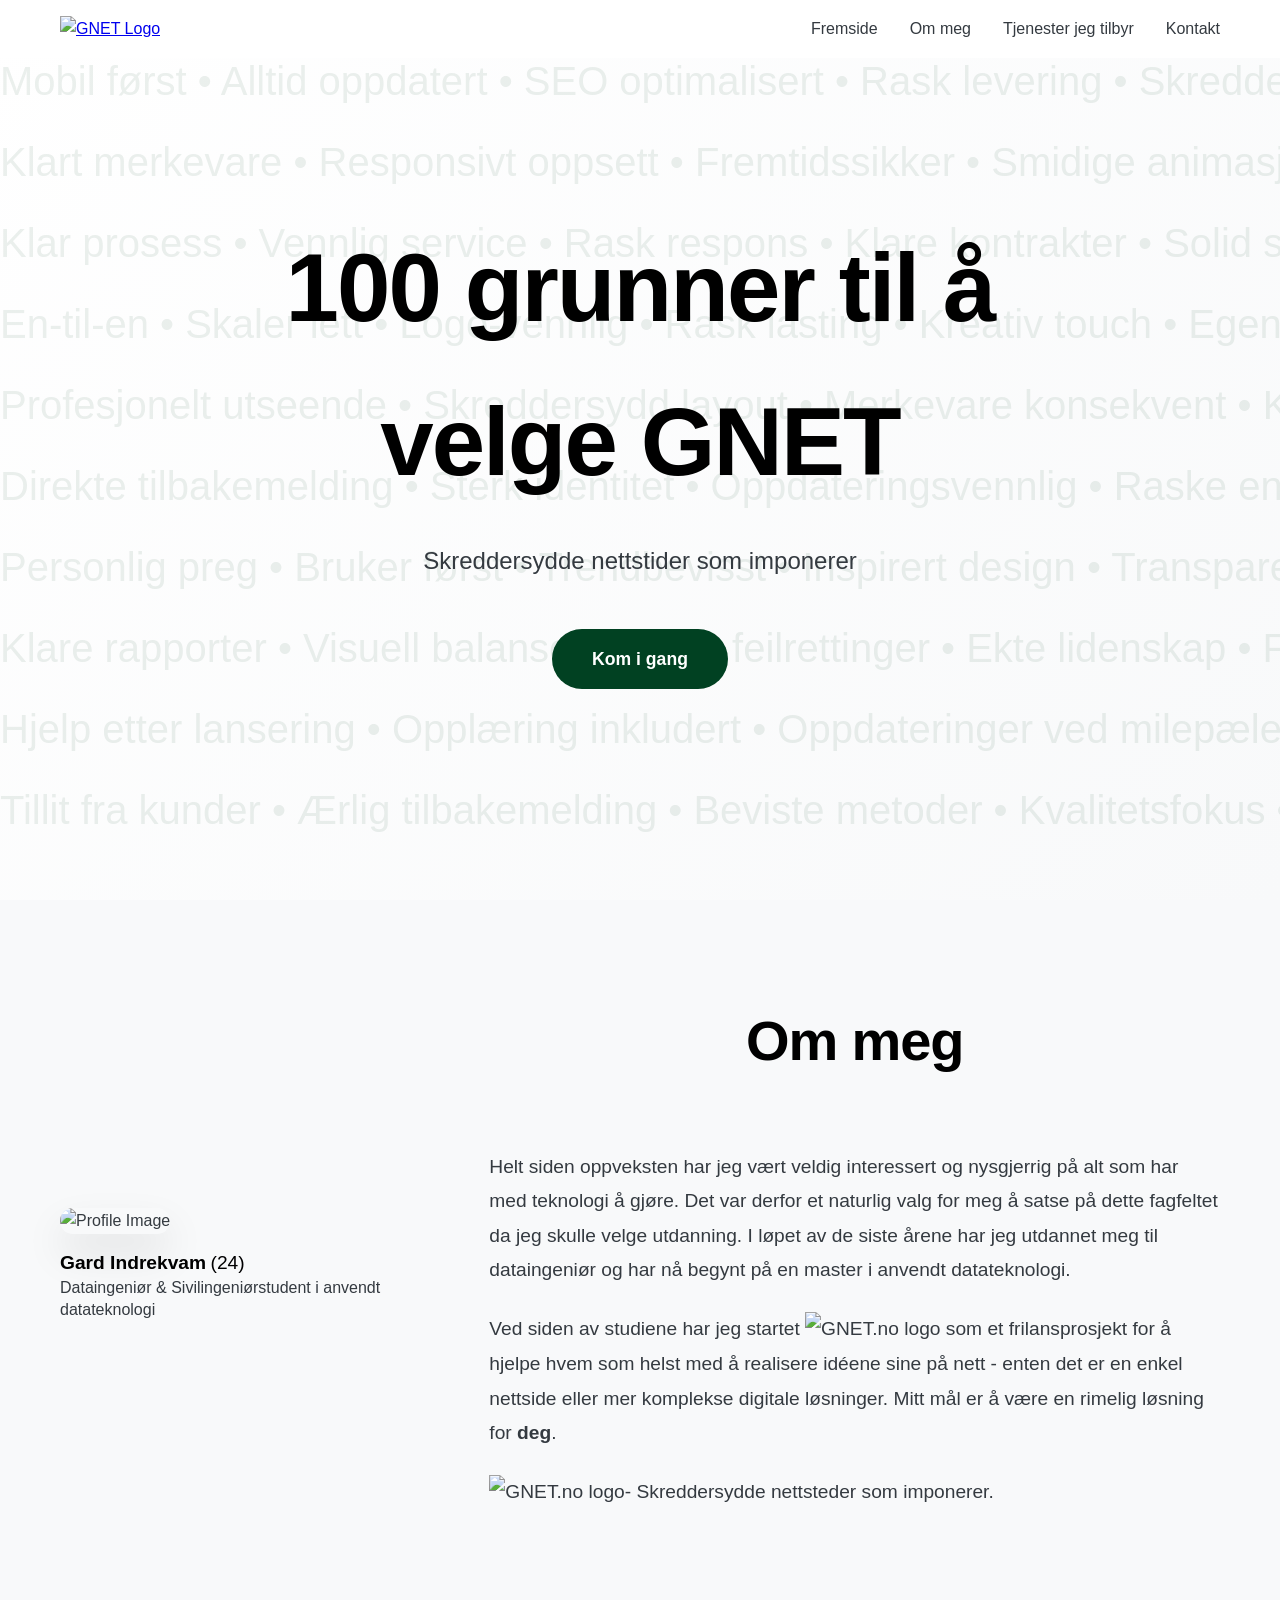
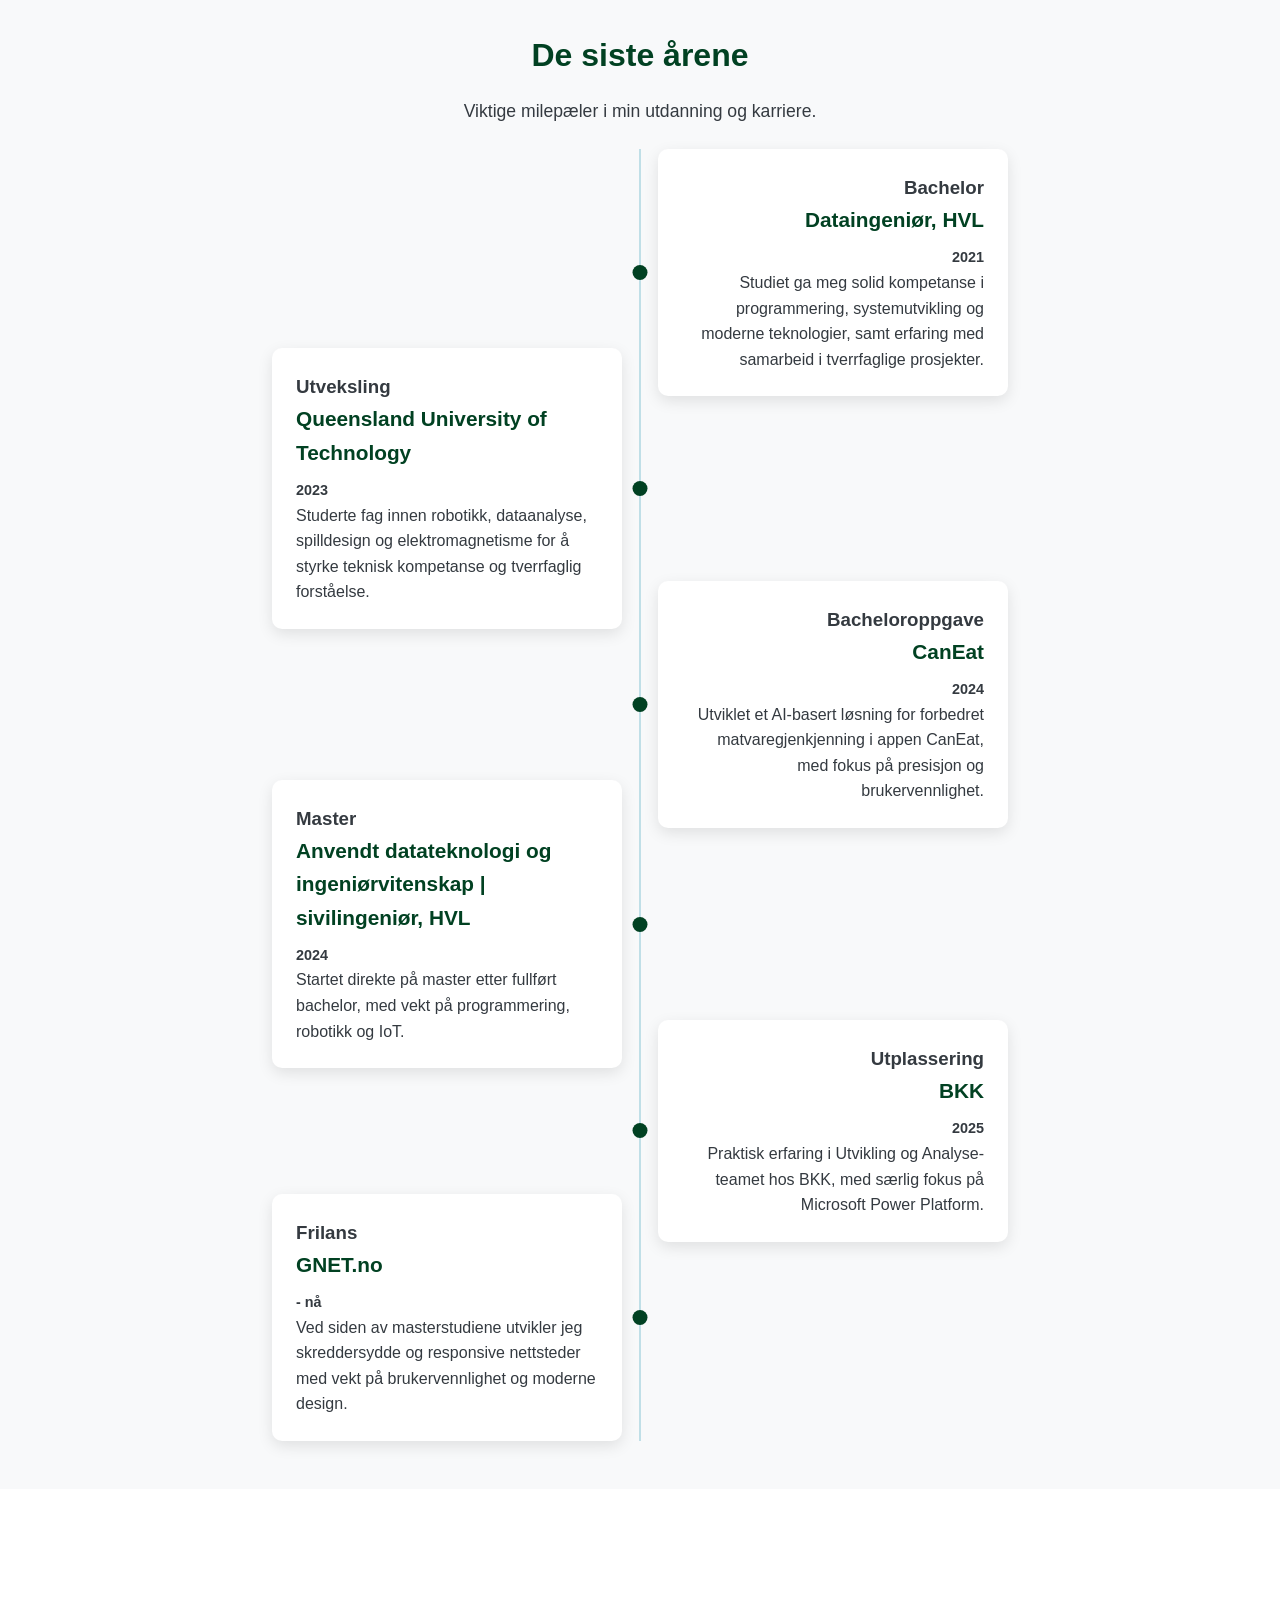
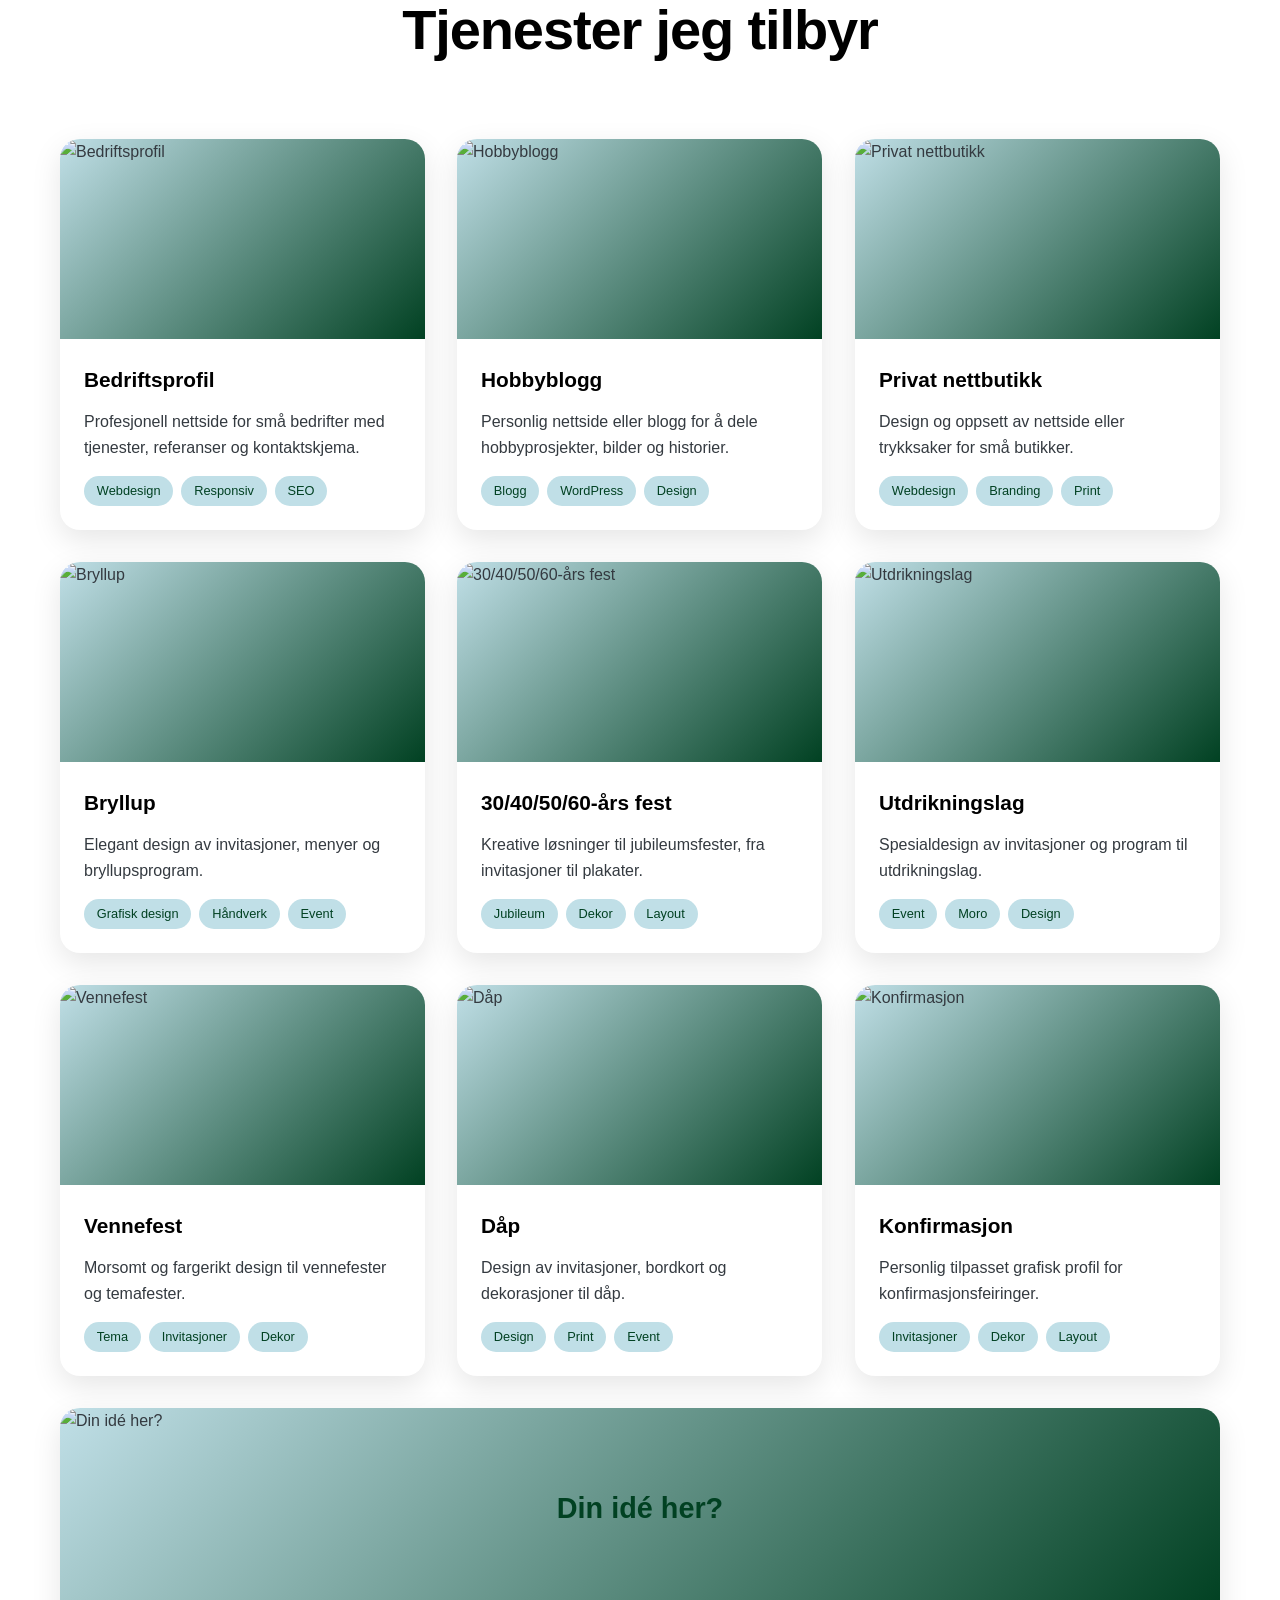
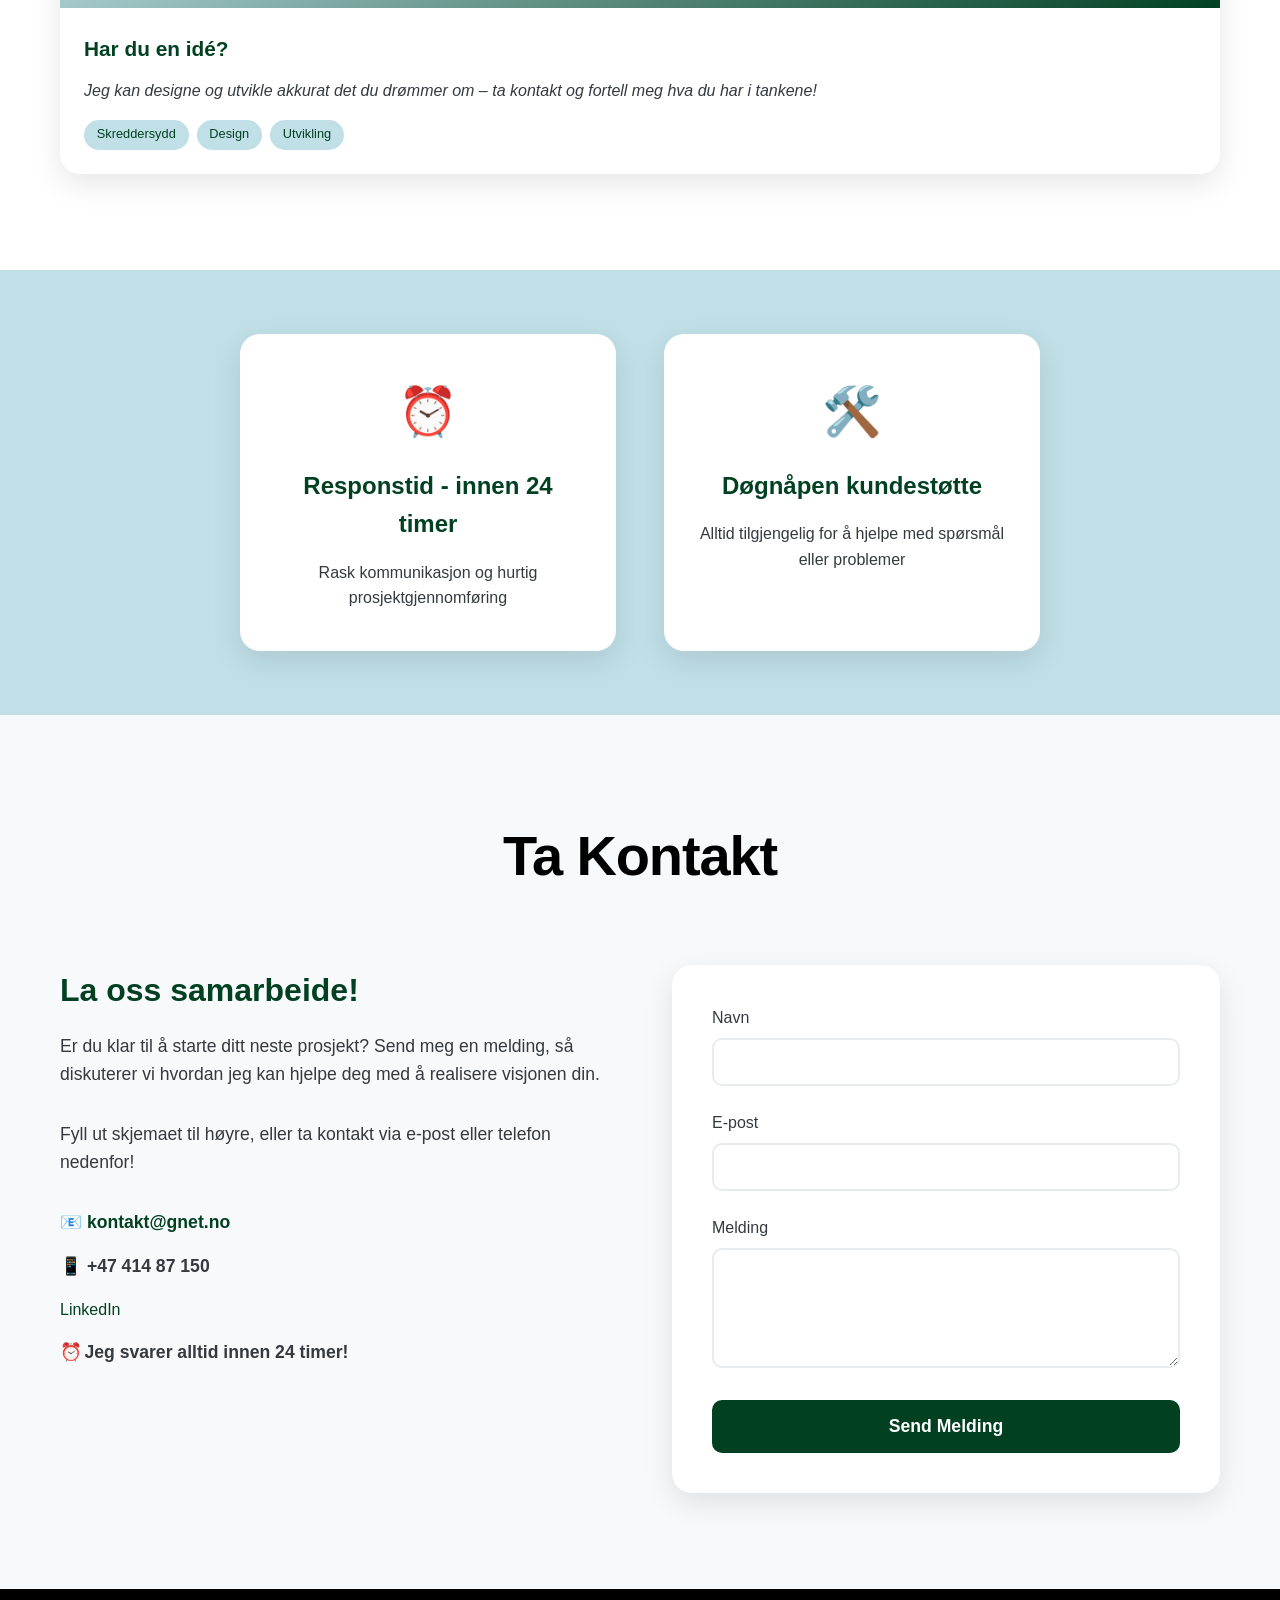
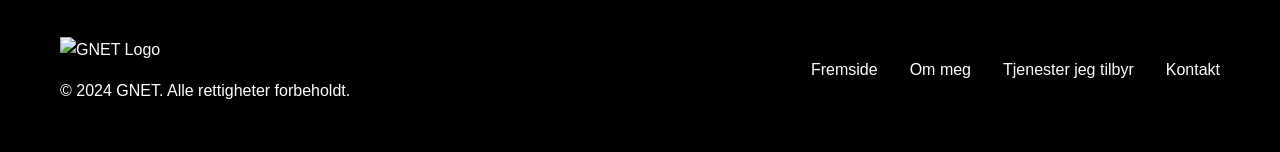
==== index.html @ 7c8426d6 "Full website update. 11. july 2025" ====
<!DOCTYPE html>
<html lang="en">

<head>
    <meta charset="UTF-8">
    <meta name="viewport" content="width=device-width, initial-scale=1.0">
    <title>GNET - Skreddersydde nettsteder</title>
    <meta name="description"
        content="Professional freelance web developer creating modern, responsive websites with clean code and premium design.">
    <link rel="stylesheet" href="style.css">
    <link rel="icon" href="images/tab_icon.png" type="image/x-icon">
</head>

<body>
    <!-- Navigation -->
    <nav class="nav">
    <div class="container">
        <div class="nav-brand">
            <a href="#home">
                <img src="images/nav_logo_1.png" alt="GNET Logo" class="logo">
            </a>
        </div>
        <ul class="nav-menu">
            <li><a href="#home" class="nav-link">Fremside</a></li>
            <li><a href="#about" class="nav-link">Om meg</a></li>
            <li><a href="#portfolio" class="nav-link">Tjenester jeg tilbyr</a></li>
            <li><a href="#contact" class="nav-link">Kontakt</a></li>
        </ul>
        <div class="nav-toggle">
            <span class="bar"></span>
            <span class="bar"></span>
            <span class="bar"></span>
        </div>
    </div>
</nav>


    <!-- Hero Section -->
    <section id="home" class="hero">
        <div class="hero-background">
            <div class="scrolling-text scrolling-text-1">
                <div class="scroll-content" id="scroll-content-1"></div>
            </div>
            <div class="scrolling-text scrolling-text-2">
                <div class="scroll-content" id="scroll-content-2"></div>
            </div>
            <div class="scrolling-text scrolling-text-3">
                <div class="scroll-content" id="scroll-content-3"></div>
            </div>
            <div class="scrolling-text scrolling-text-4">
                <div class="scroll-content" id="scroll-content-4"></div>
            </div>
            <div class="scrolling-text scrolling-text-5">
                <div class="scroll-content" id="scroll-content-5"></div>
            </div>
            <div class="scrolling-text scrolling-text-6">
                <div class="scroll-content" id="scroll-content-6"></div>
            </div>
            <div class="scrolling-text scrolling-text-7">
                <div class="scroll-content" id="scroll-content-7"></div>
            </div>
            <div class="scrolling-text scrolling-text-8">
                <div class="scroll-content" id="scroll-content-8"></div>
            </div>
            <div class="scrolling-text scrolling-text-9">
                <div class="scroll-content" id="scroll-content-9"></div>
            </div>
            <div class="scrolling-text scrolling-text-10">
                <div class="scroll-content" id="scroll-content-10"></div>
            </div>
        </div>
        <div class="container">
            <div class="hero-content">
                <h1 class="hero-title"><span class="">100</span> grunner til å velge GNET</h1>
                <p class="hero-subtitle">Skreddersydde nettstider som imponerer</p>
                <a href="#contact" class="cta-button">Kom i gang</a>
            </div>
        </div>
    </section>

    <!-- About Section -->
    <section id="about" class="about">
        <div class="container">
            <div class="about-grid">
                <div class="about-image">
                    <img src="images/bilde2.jpg" alt="Profile Image" class="profile-image">
                    <p class="profile-caption">
                        <span class="profile-name">Gard Indrekvam</span> <span class="profile-age">(24)</span><br>
                        Dataingeniør & Sivilingeniørstudent i anvendt datateknologi
                    </p>
                </div>
                <div class="about-content">
                    <h2 class="section-title">Om meg</h2>
                    <p class="about-text">
                        Helt siden oppveksten har jeg vært veldig interessert og nysgjerrig på alt som
                        har med teknologi å gjøre. Det var derfor et naturlig valg for meg å satse på dette
                        fagfeltet da jeg skulle velge utdanning. I løpet av de siste årene har jeg utdannet
                        meg til dataingeniør og har nå begynt på en master i anvendt datateknologi.
                    </p>
                    <p class="about-text">
                        Ved siden av studiene har jeg startet <img src="images/nav_logo_1.png" alt="GNET.no logo" class="inline-logo">
                        som et frilansprosjekt for å hjelpe
                        hvem som helst med å realisere idéene sine på nett - enten det er en enkel nettside eller mer komplekse digitale løsninger. Mitt mål er å være en rimelig løsning
                        for <strong>deg</strong>.
                    </p>
                    <p class="about-text">
                        <img src="images/nav_logo_1.png" alt="GNET.no logo" class="inline-logo">- Skreddersydde nettsteder som imponerer.
                </div>
            </div>

            <!-- Timeline -->
            <div class="timeline-section">
                <h3 class="timeline-title">De siste årene</h3>
                <p class="timeline-intro">Viktige milepæler i min utdanning og karriere.</p>
                <div class="timeline">
                    <div class="timeline-item">
                        <div class="timeline-marker"></div>
                        <div class="timeline-content">
                            <h3>Bachelor</h3>
                            <h4>Dataingeniør, HVL</h4>
                            <span class="timeline-date">2021</span>
                            <p>Studiet ga meg solid kompetanse i programmering, systemutvikling og
                                moderne teknologier, samt erfaring med samarbeid i tverrfaglige prosjekter.
                            </p>
                        </div>
                    </div>
                    <div class="timeline-item">
                        <div class="timeline-marker"></div>
                        <div class="timeline-content">
                            <h3>Utveksling</h3>
                            <h4>Queensland University of Technology</h4>
                            <span class="timeline-date">2023</span>
                            <p>Studerte fag innen robotikk, dataanalyse, spilldesign og elektromagnetisme
                                for å styrke teknisk kompetanse og tverrfaglig forståelse.
                            </p>
                        </div>
                    </div>
                    <div class="timeline-item">
                        <div class="timeline-marker"></div>
                        <div class="timeline-content">
                            <h3>Bacheloroppgave</h3>
                            <h4>CanEat</h4>
                            <span class="timeline-date">2024</span>
                            <p>Utviklet et AI-basert løsning for forbedret matvaregjenkjenning i appen CanEat,
                                med fokus på presisjon og brukervennlighet.
                            </p>
                        </div>
                    </div>
                    <div class="timeline-item">
                        <div class="timeline-marker"></div>
                        <div class="timeline-content">
                            <h3>Master</h3>
                            <h4>Anvendt datateknologi og ingeniørvitenskap | sivilingeniør, HVL</h4>
                            <span class="timeline-date">2024</span>
                            <p>Startet direkte på master etter fullført bachelor, med vekt på programmering,
                                robotikk og IoT.</p>
                        </div>
                    </div>
                    <div class="timeline-item">
                        <div class="timeline-marker"></div>
                        <div class="timeline-content">
                            <h3>Utplassering</h3>
                            <h4>BKK</h4>
                            <span class="timeline-date">2025</span>
                            <p>Praktisk erfaring i Utvikling og Analyse-teamet hos BKK, med særlig fokus på 
                                Microsoft Power Platform.</p>
                        </div>
                    </div>
                    <div class="timeline-item">
                        <div class="timeline-marker"></div>
                        <div class="timeline-content">
                            <h3>Frilans</h3>
                            <h4>GNET.no</h4>
                            <span class="timeline-date">- nå</span>
                            <p>Ved siden av masterstudiene utvikler jeg skreddersydde og responsive nettsteder med vekt på brukervennlighet 
                                og moderne design.</p>
                        </div>
                    </div>
                </div>
            </div>
        </div>
    </section>

    <!-- Tjenester jeg tilbyr -->
    <section id="portfolio" class="portfolio">
        <div class="container">
            <h2 class="section-title">Tjenester jeg tilbyr</h2>
            <div class="portfolio-grid">
                <div class="portfolio-item">
                    <div class="portfolio-image">
                        <img src="images/tjenester/bedriftsprofil.jpg" alt="Bedriftsprofil">
                        <div class="portfolio-placeholder">Bedriftsprofil</div>
                    </div>
                    <div class="portfolio-content">
                        <h3>Bedriftsprofil</h3>
                        <p>Profesjonell nettside for små bedrifter med tjenester, referanser og kontaktskjema.</p>
                        <div class="portfolio-tags">
                            <span class="tag">Webdesign</span>
                            <span class="tag">Responsiv</span>
                            <span class="tag">SEO</span>
                        </div>
                    </div>
                </div>
                <div class="portfolio-item">
                    <div class="portfolio-image">
                        <img src="images/tjenester/hobbyblogg.jpg" alt="Hobbyblogg">
                        <div class="portfolio-placeholder">Hobbyblogg</div>
                    </div>
                    <div class="portfolio-content">
                        <h3>Hobbyblogg</h3>
                        <p>Personlig nettside eller blogg for å dele hobbyprosjekter, bilder og historier.</p>
                        <div class="portfolio-tags">
                            <span class="tag">Blogg</span>
                            <span class="tag">WordPress</span>
                            <span class="tag">Design</span>
                        </div>
                    </div>
                </div>

                <div class="portfolio-item">
                    <div class="portfolio-image">
                        <img src="images/tjenester/privatnettbutikk.jpg" alt="Privat nettbutikk">
                        <div class="portfolio-placeholder">Privat nettbutikk</div>
                    </div>
                    <div class="portfolio-content">
                        <h3>Privat nettbutikk</h3>
                        <p>Design og oppsett av nettside eller trykksaker for små butikker.</p>
                        <div class="portfolio-tags">
                            <span class="tag">Webdesign</span>
                            <span class="tag">Branding</span>
                            <span class="tag">Print</span>
                        </div>
                    </div>
                </div>
                <div class="portfolio-item">
                    <div class="portfolio-image">
                        <img src="images/tjenester/bryllup.jpg" alt="Bryllup">
                        <div class="portfolio-placeholder">Bryllup</div>
                    </div>
                    <div class="portfolio-content">
                        <h3>Bryllup</h3>
                        <p>Elegant design av invitasjoner, menyer og bryllupsprogram.</p>
                        <div class="portfolio-tags">
                            <span class="tag">Grafisk design</span>
                            <span class="tag">Håndverk</span>
                            <span class="tag">Event</span>
                        </div>
                    </div>
                </div>
                <div class="portfolio-item">
                    <div class="portfolio-image">
                        <img src="images/tjenester/fest.jpg" alt="30/40/50/60-års fest">
                        <div class="portfolio-placeholder">30/40/50/60-års fest</div>
                    </div>
                    <div class="portfolio-content">
                        <h3>30/40/50/60-års fest</h3>
                        <p>Kreative løsninger til jubileumsfester, fra invitasjoner til plakater.</p>
                        <div class="portfolio-tags">
                            <span class="tag">Jubileum</span>
                            <span class="tag">Dekor</span>
                            <span class="tag">Layout</span>
                        </div>
                    </div>
                </div>
                <div class="portfolio-item">
                    <div class="portfolio-image">
                        <img src="images/tjenester/utdrikningslag.jpg" alt="Utdrikningslag">
                        <div class="portfolio-placeholder">Utdrikningslag</div>
                    </div>
                    <div class="portfolio-content">
                        <h3>Utdrikningslag</h3>
                        <p>Spesialdesign av invitasjoner og program til utdrikningslag.</p>
                        <div class="portfolio-tags">
                            <span class="tag">Event</span>
                            <span class="tag">Moro</span>
                            <span class="tag">Design</span>
                        </div>
                    </div>
                </div>
                <div class="portfolio-item">
                    <div class="portfolio-image">
                        <img src="images/tjenester/vennefest.jpg" alt="Vennefest">
                        <div class="portfolio-placeholder">Vennefest</div>
                    </div>
                    <div class="portfolio-content">
                        <h3>Vennefest</h3>
                        <p>Morsomt og fargerikt design til vennefester og temafester.</p>
                        <div class="portfolio-tags">
                            <span class="tag">Tema</span>
                            <span class="tag">Invitasjoner</span>
                            <span class="tag">Dekor</span>
                        </div>
                    </div>
                </div>
                <div class="portfolio-item">
                    <div class="portfolio-image">
                        <img src="images/tjenester/daap.jpg" alt="Dåp">
                        <div class="portfolio-placeholder">Dåp</div>
                    </div>
                    <div class="portfolio-content">
                        <h3>Dåp</h3>
                        <p>Design av invitasjoner, bordkort og dekorasjoner til dåp.</p>
                        <div class="portfolio-tags">
                            <span class="tag">Design</span>
                            <span class="tag">Print</span>
                            <span class="tag">Event</span>
                        </div>
                    </div>
                </div>
                <div class="portfolio-item">
                    <div class="portfolio-image">
                        <img src="images/tjenester/konfirmasjon.jpg" alt="Konfirmasjon">
                        <div class="portfolio-placeholder">Konfirmasjon</div>
                    </div>
                    <div class="portfolio-content">
                        <h3>Konfirmasjon</h3>
                        <p>Personlig tilpasset grafisk profil for konfirmasjonsfeiringer.</p>
                        <div class="portfolio-tags">
                            <span class="tag">Invitasjoner</span>
                            <span class="tag">Dekor</span>
                            <span class="tag">Layout</span>
                        </div>
                    </div>
                </div>
            </div>

            <div class="custom-idea portfolio-item">
                <div class="portfolio-image">
                    <div class="portfolio-placeholder" style="color: #014122;">Din idé her?</div>
                    <img src="images/tjenester/ide.jpg" alt="Din idé her?">
                </div>
                <div class="portfolio-content">
                    <h3>Har du en idé?</h3>
                    <p>Jeg kan designe og utvikle akkurat det du drømmer om – ta kontakt og fortell meg hva du har i
                        tankene!</p>
                    <div class="portfolio-tags">
                        <span class="tag">Skreddersydd</span>
                        <span class="tag">Design</span>
                        <span class="tag">Utvikling</span>
                    </div>
                </div>
            </div>



    </section>

    <!-- Why Choose Me Section -->
    <section class="why-choose">
        <div class="container">
            <div class="why-choose-content">
                <div class="why-choose-item">
                    <div class="icon">⏰</div>
                    <h3>Responstid - innen 24 timer</h3>
                    <p>Rask kommunikasjon og hurtig prosjektgjennomføring</p>
                </div>
                <div class="why-choose-item">
                    <div class="icon">🛠️</div>
                    <h3>Døgnåpen kundestøtte</h3>
                    <p>Alltid tilgjengelig for å hjelpe med spørsmål eller problemer</p>
                </div>
            </div>
        </div>
    </section>

    <!-- Contact Section -->
    <section id="contact" class="contact">
        <div class="container">
            <h2 class="section-title">Ta Kontakt</h2>
            <div class="contact-grid">
                <div class="contact-info">
                    <h3>La oss samarbeide!</h3>
                    <p>Er du klar til å starte ditt neste prosjekt? Send meg en melding, så diskuterer vi hvordan jeg
                        kan hjelpe deg med å realisere visjonen din.</p>
                        <p>Fyll ut skjemaet til høyre, eller ta kontakt via e-post eller telefon nedenfor!</p>
                    <div class="contact-details">
                        <div class="contact-item">
                            <strong>📧 <a href="mailto:kontakt@gnet.no">kontakt@gnet.no</a></strong>
                        </div>
                        <div class="contact-item">
                            <strong>📱 +47 414 87 150</strong>
                        </div>
                        <div class="contact-social">
                            <a href="https://www.linkedin.com/in/gard-indrekvam/" class="social-link">LinkedIn</a>
                        </div>
                        <div class="contact-item">
                            <strong></strong>
                        </div>
                        <div class="contact-item">
                            <strong>⏰ Jeg svarer alltid innen 24 timer!</strong>
                        </div>
                    </div>
                </div>
                <form class="contact-form" id="contactForm">
                    <div class="form-group">
                        <label for="name">Navn</label>
                        <input type="text" id="name" name="name" required>
                    </div>
                    <div class="form-group">
                        <label for="email">E-post</label>
                        <input type="email" id="email" name="email" required>
                    </div>
                    <div class="form-group">
                        <label for="message">Melding</label>
                        <textarea id="message" name="message" rows="5" required></textarea>
                    </div>
                    <button type="submit" class="submit-button">Send Melding</button>
                </form>
            </div>
        </div>
    </section>

    <!-- Footer -->
    <footer class="footer">
        <div class="container">
            <div class="footer-content">
                <div class="footer-brand">
                    <img src="images/bottom_logo.png" alt="GNET Logo" class="footer-logo">
                    <p>&copy; 2024 GNET. Alle rettigheter forbeholdt.</p>
                </div>
                <nav class="footer-nav">
                    <a href="#home">Fremside</a>
                    <a href="#about">Om meg</a>
                    <a href="#portfolio">Tjenester jeg tilbyr</a>
                    <a href="#contact">Kontakt</a>
                </nav>
            </div>
        </div>
    </footer>

    <script src="script.js"></script>
</body>

</html>
---- style.css ----
/* Reset and Base Styles */
* {
    margin: 0;
    padding: 0;
    box-sizing: border-box;
}

:root {
    --primary-green: #014122;
    --soft-blue: #c0dfe7;
    --black: #000000;
    --white: #ffffff;
    --gray-100: #f8f9fa;
    --gray-200: #e9ecef;
    --gray-300: #dee2e6;
    --gray-800: #343a40;
    --gray-900: #212529;
    --font-family: -apple-system, BlinkMacSystemFont, 'Segoe UI', Roboto, Oxygen, Ubuntu, Cantarell, sans-serif;
}

html {
    scroll-behavior: smooth;
}

body {
    font-family: var(--font-family);
    line-height: 1.6;
    color: var(--gray-800);
    background-color: var(--white);
}

.container {
    max-width: 1200px;
    margin: 0 auto;
    padding: 0 20px;
}

/* Navigation */
.nav {
    position: fixed;
    top: 0;
    width: 100%;
    background: rgba(255, 255, 255, 0.95);
    backdrop-filter: blur(20px);
    z-index: 1000;
    transition: all 0.3s ease;
}

.nav .container {
    display: flex;
    justify-content: space-between;
    align-items: center;
    padding: 1rem 20px;
}

.nav-brand .logo {
    height: 40px;
    width: auto;
}

.nav-menu {
    display: flex;
    list-style: none;
    gap: 2rem;
}

.nav-link {
    text-decoration: none;
    color: var(--gray-800);
    font-weight: 400;
    transition: color 0.3s ease;
    position: relative;
}

.nav-link:hover {
    color: var(--primary-green);
}

.nav-link::after {
    content: '';
    position: absolute;
    width: 0;
    height: 2px;
    bottom: -5px;
    left: 0;
    background-color: var(--primary-green);
    transition: width 0.3s ease;
}

.nav-link:hover::after {
    width: 100%;
}

.nav-toggle {
    display: none;
    flex-direction: column;
    cursor: pointer;
}

.bar {
    width: 25px;
    height: 3px;
    background-color: var(--gray-800);
    margin: 3px 0;
    transition: 0.3s;
}

/* Hero Section */
.hero {
    position: relative;
    min-height: 100vh;
    display: flex;
    align-items: center;
    justify-content: center;
    overflow: hidden;
    background: linear-gradient(135deg, var(--white) 0%, var(--gray-100) 100%);
}

.hero-background {
    position: absolute;
    top: 0;
    left: 0;
    width: 100%;
    height: 100%;
    opacity: 0.08;
    overflow: hidden;
    pointer-events: none;
}

.scrolling-text {
    position: absolute;
    left: 0;
    width: 100%;
    white-space: nowrap;
    font-size: 2.5rem;
    font-weight: 400;
    color: var(--primary-green);
}

.scrolling-text-1 {
    top: 9%;
    transform: translateY(-50%);
}

.scrolling-text-2 {
    top: 18%;
    transform: translateY(-50%);
}

.scrolling-text-3 {
    top: 27%;
    transform: translateY(-50%);
}

.scrolling-text-4 {
    top: 36%;
    transform: translateY(-50%);
}

.scrolling-text-5 {
    top: 45%;
    transform: translateY(-50%);
}

.scrolling-text-6 {
    top: 54%;
    transform: translateY(-50%);
}

.scrolling-text-7 {
    top: 63%;
    transform: translateY(-50%);
}

.scrolling-text-8 {
    top: 72%;
    transform: translateY(-50%);
}

.scrolling-text-9 {
    top: 81%;
    transform: translateY(-50%);
}

.scrolling-text-10 {
    top: 90%;
    transform: translateY(-50%);
}

.scroll-content {
    display: inline-block;
    will-change: transform;
}

#scroll-content-1 {
    animation: scroll 80s linear infinite;
    animation-delay: -20s;
}

#scroll-content-2 {
    animation: scroll 80s linear infinite reverse;
    animation-delay: -20s;
}

#scroll-content-3 {
    animation: scroll 80s linear infinite;
    animation-delay: -20s;
}
#scroll-content-4 {
    animation: scroll 80s linear infinite reverse;
    animation-delay: -20s;
}
#scroll-content-5 {
    animation: scroll 80s linear infinite;
    animation-delay: -20s;
}
#scroll-content-6 {
    animation: scroll 80s linear infinite reverse;
    animation-delay: -20s;  
}
#scroll-content-7 {
    animation: scroll 80s linear infinite;
    animation-delay: -20s;
}
#scroll-content-8 {
    animation: scroll 80s linear infinite reverse;
    animation-delay: -20s;  
}
#scroll-content-9 {
    animation: scroll 80s linear infinite;
    animation-delay: -20s;
}
#scroll-content-10 {
    animation: scroll 80s linear infinite reverse;
    animation-delay: -20s;
}

@keyframes scroll {
    0% {
        transform: translateX(100vw);
    }
    100% {
        transform: translateX(-100%);
    }
}

.hero-content {
    text-align: center;
    max-width: 800px;
    z-index: 2;
    position: relative;
}

.hero-title {
    font-size: clamp(3rem, 8vw, 6rem);
    font-weight: 700;
    color: var(--black);
    margin-bottom: 1.5rem;
    letter-spacing: -0.02em;
    opacity: 0;
    animation: fadeInUp 1s ease-out 0.5s forwards;
}

.hero-subtitle {
    font-size: clamp(1.2rem, 3vw, 1.5rem);
    color: var(--gray-800);
    margin-bottom: 3rem;
    font-weight: 300;
    opacity: 0;
    animation: fadeInUp 1s ease-out 0.8s forwards;
}

.cta-button {
    display: inline-block;
    background: var(--primary-green);
    color: var(--white);
    padding: 1rem 2.5rem;
    border-radius: 50px;
    text-decoration: none;
    font-weight: 600;
    font-size: 1.1rem;
    transition: all 0.3s ease;
    opacity: 0;
    animation: fadeInUp 1s ease-out 1.1s forwards;
}

.cta-button:hover {
    background: #016030;
    transform: translateY(-2px);
    box-shadow: 0 10px 25px rgba(1, 65, 34, 0.3);
}

@keyframes fadeInUp {
    from {
        opacity: 0;
        transform: translateY(30px);
    }
    to {
        opacity: 1;
        transform: translateY(0);
    }
}

/* Section Styles */
section {
    padding: 6rem 0;
}

.section-title {
    font-size: clamp(2.5rem, 5vw, 3.5rem);
    font-weight: 700;
    text-align: center;
    margin-bottom: 4rem;
    color: var(--black);
    letter-spacing: -0.02em;
}

/* About Section */
.about {
    background-color: var(--gray-100);
}

.about-grid {
    display: grid;
    grid-template-columns: 1fr 2fr;
    gap: 4rem;
    align-items: center;
    margin-bottom: 6rem;
}

.profile-image {
    width: 100%;
    max-width: 350px;
    border-radius: 20px;
    box-shadow: 0 20px 40px rgba(0, 0, 0, 0.1);
    transition: transform 0.3s ease;
}

.profile-image:hover {
    transform: scale(1.05);
}

.profile-image-placeholder {
    width: 100%;
    max-width: 350px;
    aspect-ratio: 1;
    background: linear-gradient(135deg, var(--soft-blue), var(--primary-green));
    border-radius: 20px;
    box-shadow: 0 20px 40px rgba(0, 0, 0, 0.1);
    transition: transform 0.3s ease;
    display: flex;
    align-items: center;
    justify-content: center;
}

.profile-image-placeholder:hover {
    transform: scale(1.05);
}

.profile-avatar {
    font-size: 6rem;
    filter: grayscale(1);
}

.about-text {
    font-size: 1.2rem;
    margin-bottom: 1.5rem;
    color: var(--gray-800);
    line-height: 1.8;
}

/* Timeline */
.timeline-section {
    margin-top: 4rem;
}

.timeline-title {
    font-size: 2rem;
    font-weight: 600;
    text-align: center;
    margin-bottom: 3rem;
    color: var(--primary-green);
}

.timeline {
    position: relative;
    max-width: 800px;
    margin: 0 auto;
}

.timeline::before {
    content: '';
    position: absolute;
    left: 50%;
    top: 0;
    bottom: 0;
    width: 2px;
    background: var(--soft-blue);
    transform: translateX(-50%);
}

.timeline-item {
    position: relative;
    margin-bottom: -3rem;
    display: flex;
    align-items: center;
}

.timeline-item:nth-child(odd) {
    justify-content: flex-end;
}

.timeline-item:nth-child(odd) .timeline-content {
    text-align: right;
    margin-right: 2rem;
}

.timeline-item:nth-child(even) .timeline-content {
    margin-left: 2rem;
}

.timeline-marker {
    position: absolute;
    left: 50%;
    transform: translateX(-50%);
    width: 15px;
    height: 15px;
    background: var(--primary-green);
    border-radius: 50%;
    z-index: 2;
}

.timeline-content {
    background: var(--white);
    padding: 1.5rem;
    border-radius: 10px;
    box-shadow: 0 5px 15px rgba(0, 0, 0, 0.1);
    max-width: 350px;
}

.timeline-content h4 {
    font-size: 1.3rem;
    font-weight: 600;
    margin-bottom: 0.5rem;
    color: var(--primary-green);
}

.timeline-date {
    font-size: 0.9rem;
    color: var(--gray-800);
    font-weight: 600;
}

/* Portfolio Section */
.portfolio {
    background-color: var(--white);
}

.portfolio-grid {
    display: grid;
    grid-template-columns: repeat(auto-fit, minmax(350px, 1fr));
    gap: 2rem;
}

.portfolio-item {
    background: var(--white);
    border-radius: 20px;
    overflow: hidden;
    box-shadow: 0 10px 30px rgba(0, 0, 0, 0.1);
    transition: transform 0.15s ease-out, box-shadow 0.15s ease-out;
    position: relative;
    will-change: transform;
}

.portfolio-item:hover {
    transform: translateY(-10px) scale(1.03);
    box-shadow: 0 20px 40px rgba(0, 0, 0, 0.15);
}

.portfolio-item::after {
  content: "";
  position: absolute;
  top: 0; left: 0; right: 0; bottom: 0;
  background: linear-gradient(135deg, rgba(255,255,255,0.1) 0%, transparent 100%);
  opacity: 0;
  transition: opacity 0.15s ease-out;
  border-radius: 20px;
}

.portfolio-item:hover::after {
  opacity: 1;
}



.portfolio-image {
  height: 200px;
  background: linear-gradient(135deg, var(--soft-blue), var(--primary-green));
  display: flex;
  align-items: center;
  justify-content: center;
  position: relative;
  overflow: hidden;
}

.portfolio-image img {
  width: 100%;
  height: 100%;
  object-fit: cover;
  display: block;
}

.portfolio-placeholder {
  color: var(--white);
  font-size: 1.5rem;
  font-weight: 600;
  position: absolute;
  z-index: 1;
}

/* Hide the placeholder if there is an image */
.portfolio-image img + .portfolio-placeholder {
  display: none;
}

.portfolio-content {
    padding: 1.5rem;
}

.portfolio-content h3 {
    font-size: 1.3rem;
    font-weight: 600;
    margin-bottom: 0.8rem;
    color: var(--black);
}

.portfolio-content p {
    color: var(--gray-800);
    margin-bottom: 1rem;
    line-height: 1.6;
}

.portfolio-tags {
    display: flex;
    flex-wrap: wrap;
    gap: 0.5rem;
}

.tag {
    background: var(--soft-blue);
    color: var(--primary-green);
    padding: 0.3rem 0.8rem;
    border-radius: 20px;
    font-size: 0.8rem;
    font-weight: 500;
}

.custom-idea .portfolio-placeholder {
  color: var(--white);
  font-size: 1.8rem;
  font-weight: 700;
  text-align: center;
}

.custom-idea .portfolio-content h3 {
  color: var(--primary-green); /* eller en annen farge som skiller seg litt ut */
}

.custom-idea .portfolio-content p {
  font-style: italic;
}

.custom-idea {
  margin-top: 2rem; /* Samme som gap i grid */
}



/* Why Choose Me Section */
.why-choose {
    background: var(--soft-blue);
    padding: 4rem 0;
}

.why-choose-content {
    display: grid;
    grid-template-columns: repeat(auto-fit, minmax(300px, 1fr));
    gap: 3rem;
    max-width: 800px;
    margin: 0 auto;
}

.why-choose-item {
    text-align: center;
    background: var(--white);
    padding: 2.5rem 2rem;
    border-radius: 20px;
    box-shadow: 0 10px 30px rgba(0, 0, 0, 0.1);
    transition: transform 0.3s ease;
}

.why-choose-item:hover {
    transform: translateY(-5px);
}

.why-choose-item .icon {
    font-size: 3rem;
    margin-bottom: 1rem;
}

.why-choose-item h3 {
    font-size: 1.5rem;
    font-weight: 600;
    margin-bottom: 1rem;
    color: var(--primary-green);
}

/* Contact Section */
.contact {
    background: var(--gray-100);
}

.contact-grid {
    display: grid;
    grid-template-columns: 1fr 1fr;
    gap: 4rem;
    align-items: start;
}

.contact-info h3 {
    font-size: 2rem;
    font-weight: 600;
    margin-bottom: 1rem;
    color: var(--primary-green);
}

.contact-info p {
    font-size: 1.1rem;
    margin-bottom: 2rem;
    color: var(--gray-800);
    line-height: 1.6;
}

.contact-details {
    margin-bottom: 2rem;
}

.contact-item {
    margin-bottom: 1rem;
    font-size: 1.1rem;
}

.contact-item a {
    color: var(--primary-green);
    text-decoration: none;
}

.contact-social {
    display: flex;
    gap: 1rem;
}

.social-link {
    color: var(--primary-green);
    text-decoration: none;
    font-weight: 500;
    transition: color 0.3s ease;
}

.social-link:hover {
    color: #016030;
}

/* Contact Form */
.contact-form {
    background: var(--white);
    padding: 2.5rem;
    border-radius: 20px;
    box-shadow: 0 10px 30px rgba(0, 0, 0, 0.1);
}

.form-group {
    margin-bottom: 1.5rem;
}

.form-group label {
    display: block;
    margin-bottom: 0.5rem;
    font-weight: 500;
    color: var(--gray-800);
}

.form-group input,
.form-group textarea {
    width: 100%;
    padding: 0.8rem;
    border: 2px solid var(--gray-200);
    border-radius: 10px;
    font-size: 1rem;
    transition: border-color 0.3s ease;
    font-family: inherit;
}

.form-group input:focus,
.form-group textarea:focus {
    outline: none;
    border-color: var(--primary-green);
}

.submit-button {
    background: var(--primary-green);
    color: var(--white);
    padding: 1rem 2rem;
    border: none;
    border-radius: 10px;
    font-size: 1.1rem;
    font-weight: 600;
    cursor: pointer;
    transition: all 0.3s ease;
    width: 100%;
}

.submit-button:hover {
    background: #016030;
    transform: translateY(-2px);
}

/* Footer */
.footer {
    background: var(--black);
    color: var(--white);
    padding: 3rem 0;
}

.footer-content {
    display: flex;
    justify-content: space-between;
    align-items: center;
}

.footer-logo {
    height: 30px;
    width: auto;
    margin-bottom: 1rem;
}

.footer-nav {
    display: flex;
    gap: 2rem;
}

.footer-nav a {
    color: var(--white);
    text-decoration: none;
    transition: color 0.3s ease;
}

.footer-nav a:hover {
    color: var(--soft-blue);
}

/* Responsive Design */
@media (max-width: 768px) {
    .nav-menu {
        position: fixed;
        left: -100%;
        top: 70px;
        flex-direction: column;
        background: var(--white);
        width: 100%;
        text-align: center;
        transition: 0.3s;
        box-shadow: 0 10px 27px rgba(0, 0, 0, 0.05);
        padding: 2rem 0;
    }

    .nav-menu.active {
        left: 0;
    }

    .nav-toggle {
        display: flex;
    }

    .hero-title {
        font-size: 3rem;
    }

    .about-grid {
        grid-template-columns: 1fr;
        text-align: center;
    }

    .timeline::before {
        left: 20px;
    }

    .timeline-item {
        justify-content: flex-start !important;
    }

    .timeline-item .timeline-content {
        margin-left: 3rem !important;
        margin-right: 0 !important;
        text-align: left !important;
    }

    .timeline-marker {
        left: 20px !important;
        transform: translateX(-50%);
    }

    .contact-grid {
        grid-template-columns: 1fr;
    }

    .footer-content {
        flex-direction: column;
        text-align: center;
        gap: 2rem;
    }

    .portfolio-grid {
        grid-template-columns: 1fr;
    }

    .why-choose-content {
        grid-template-columns: 1fr;
    }
}

@media (max-width: 480px) {
    .container {
        padding: 0 15px;
    }

    section {
        padding: 4rem 0;
    }

    .hero-title {
        font-size: 2.5rem;
    }

    .contact-form {
        padding: 2rem;
    }
}

/* Scroll Animations */
.fade-in {
    opacity: 0;
    transform: translateY(30px);
    transition: all 0.6s ease;
}

.fade-in.visible {
    opacity: 1;
    transform: translateY(0);
}

/* Loading Animation */
@keyframes pulse {
    0%, 100% {
        opacity: 1;
    }
    50% {
        opacity: 0.5;
    }
}


/* Ekstra småting */

.highlight {
  color: #c0dfe7;
  text-shadow:
    -1px -1px 0 #014122,
     1px -1px 0 #014122,
    -1px  1px 0 #014122,
     1px  1px 0 #014122;
}

.inline-logo {
  height: 1em;           /* matcher teksthøyden */
  vertical-align: middle; /* justerer vertikalt med teksten */
}

.profile-caption {
    margin-top: 1rem;
    text-align: left;
    font-size: 1rem;
    color: var(--gray-800);
    line-height: 1.4;
}

.profile-name {
    font-size: 1.2rem;     /* litt større */
    font-weight: 700;      /* bold */
    color: var(--black);   /* valgfritt: mørkere farge for å fremheve */
}

.profile-age {
    font-size: 1.2rem;     /* litt større */
    color: var(--black);   /* valgfritt: mørkere farge for å fremheve */
}

.timeline-title {
    font-size: 2rem;
    font-weight: 600;
    text-align: center;
    margin-bottom: 1rem;  /* redusert fra 3rem til 1rem */
    color: var(--primary-green);
}

.timeline-intro {
    text-align: center;
    max-width: 700px;
    margin: 0 auto 1.5rem;  /* topp og bunn: 0 auto, bunn-margin: 1.5rem */
    font-size: 1.1rem;
    color: var(--gray-800);
}
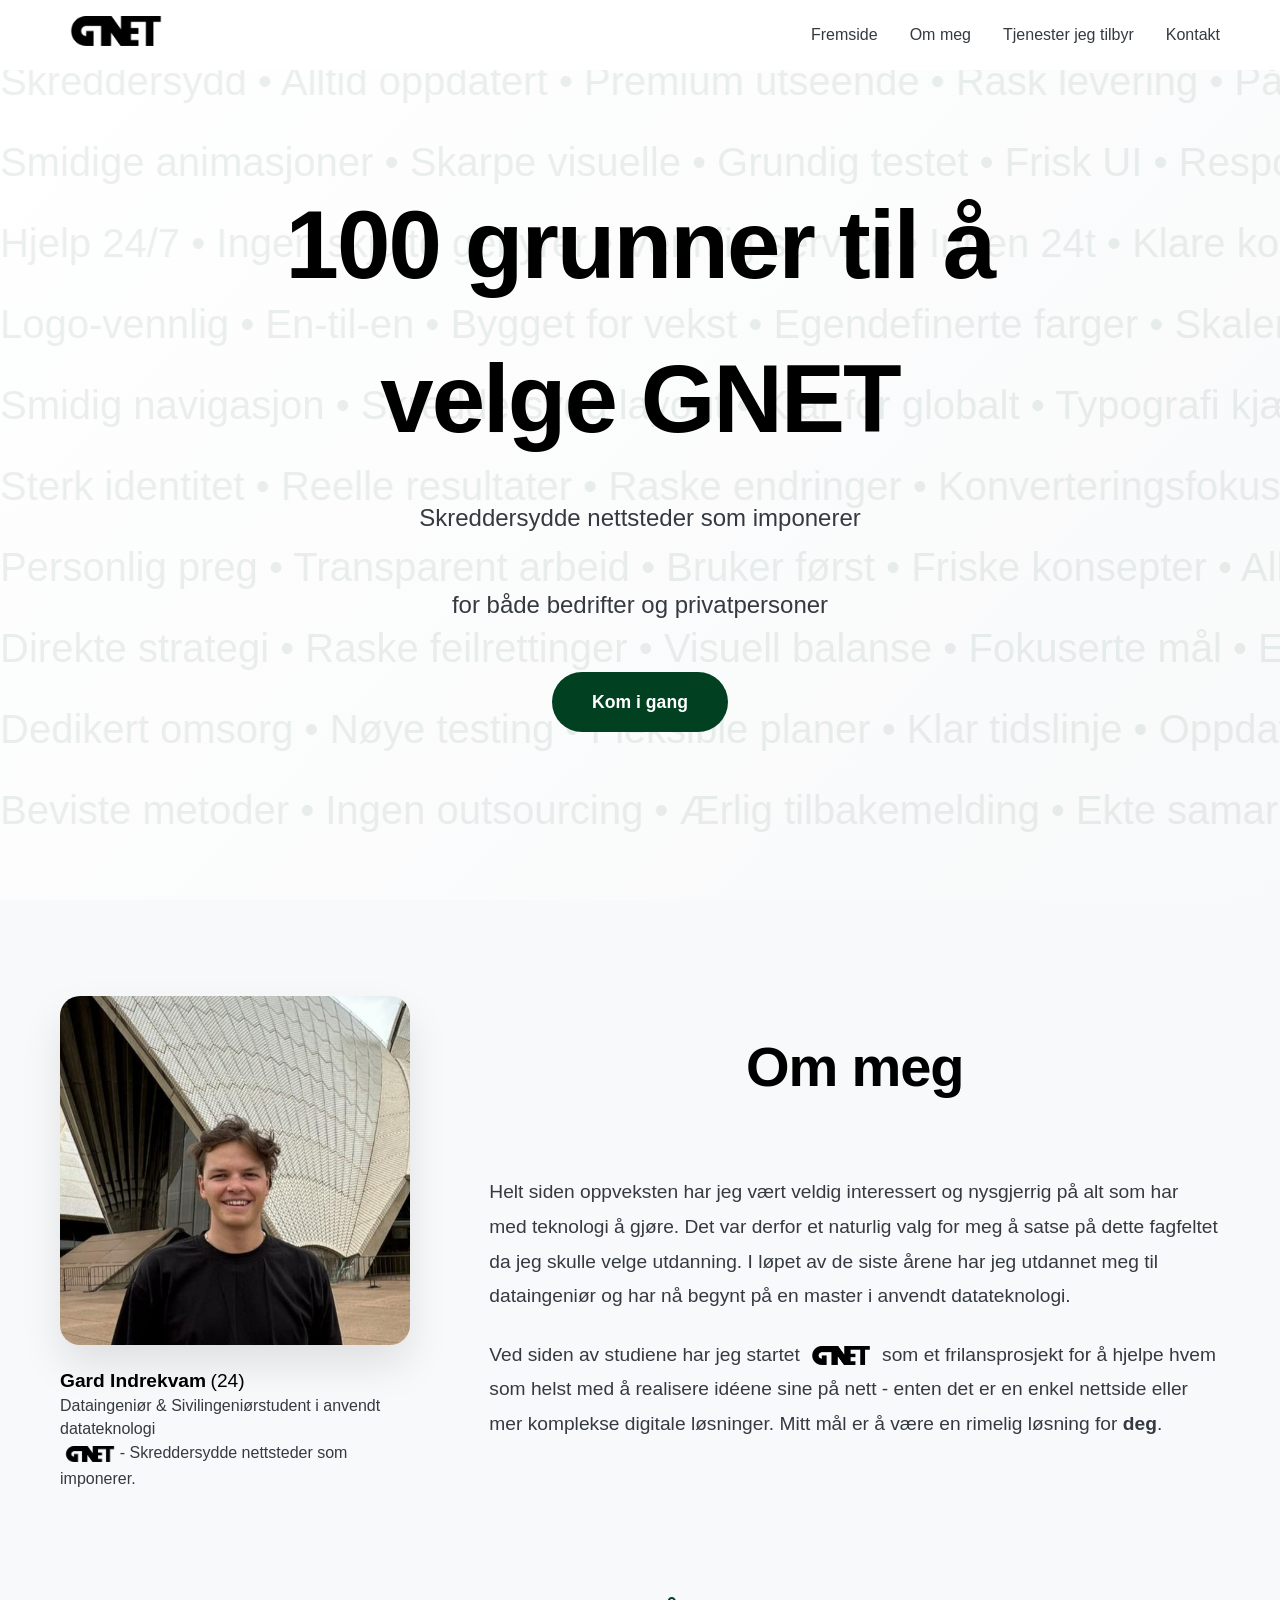
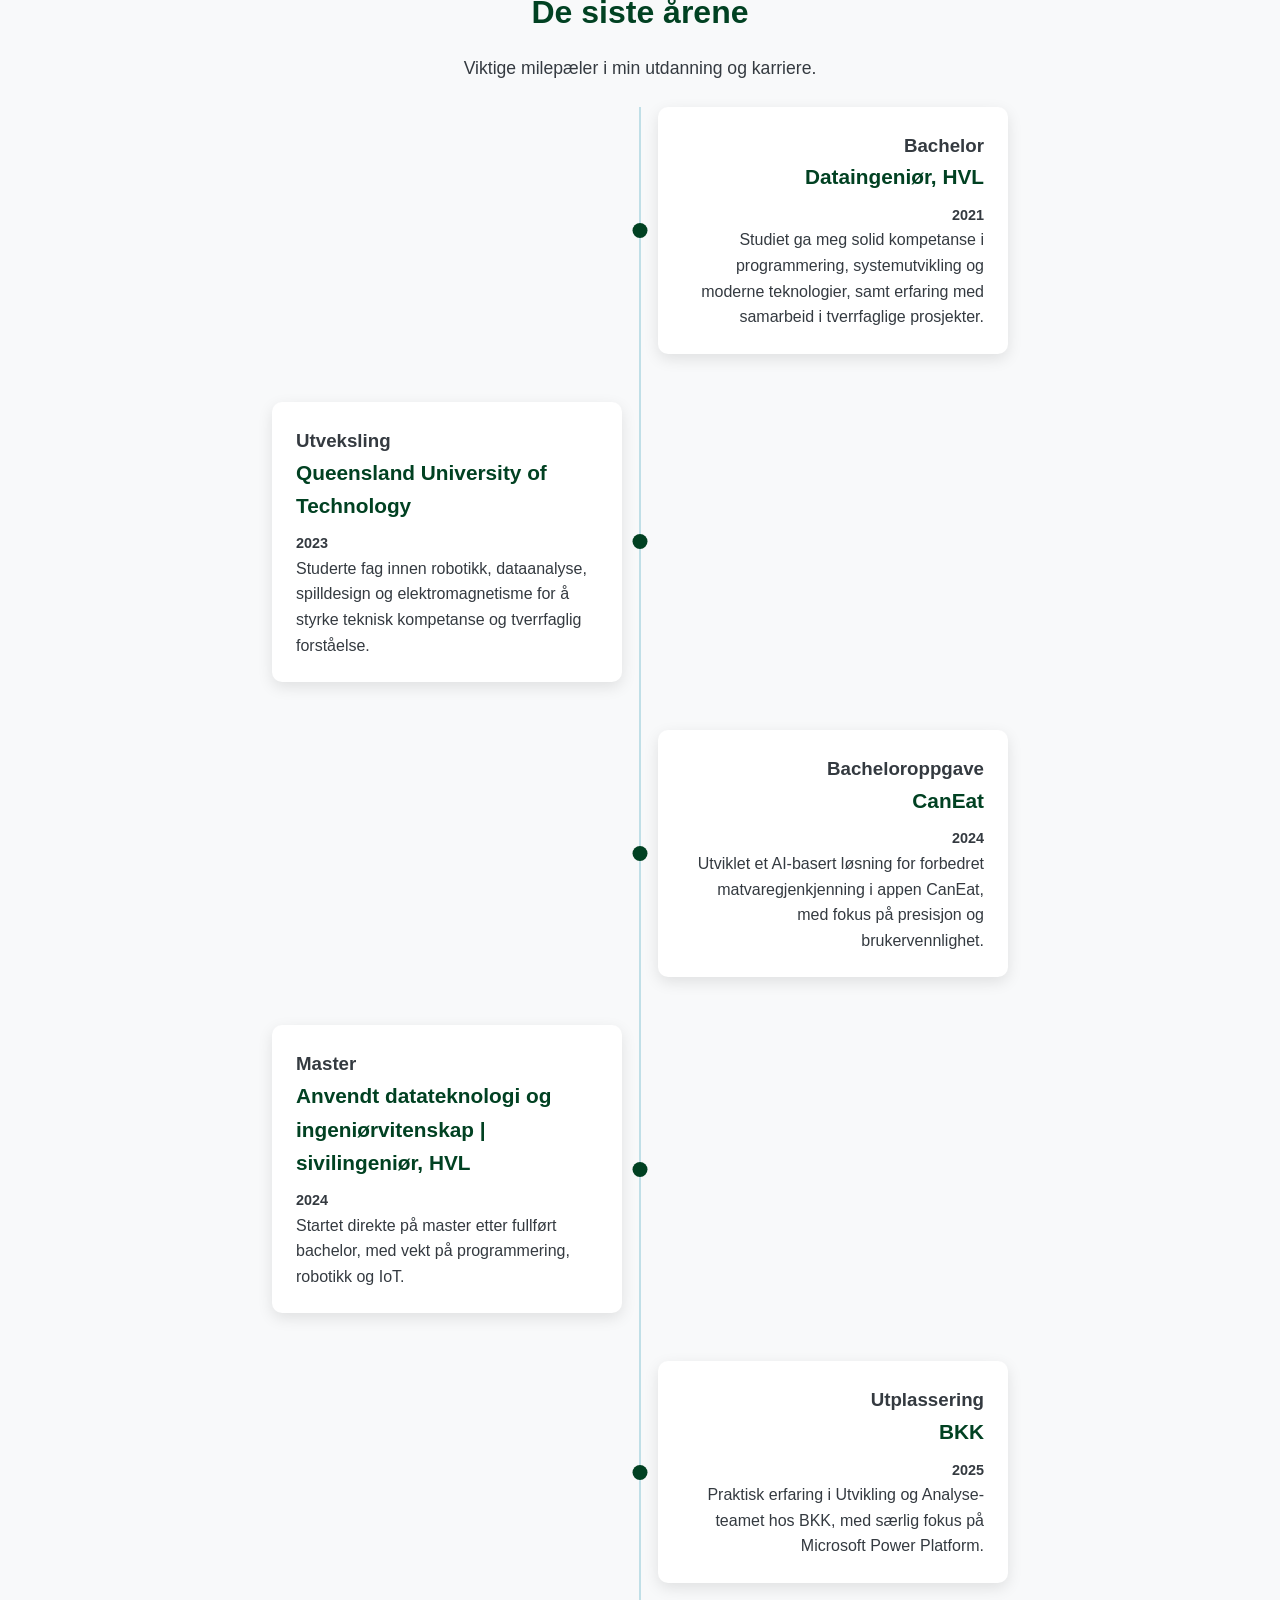
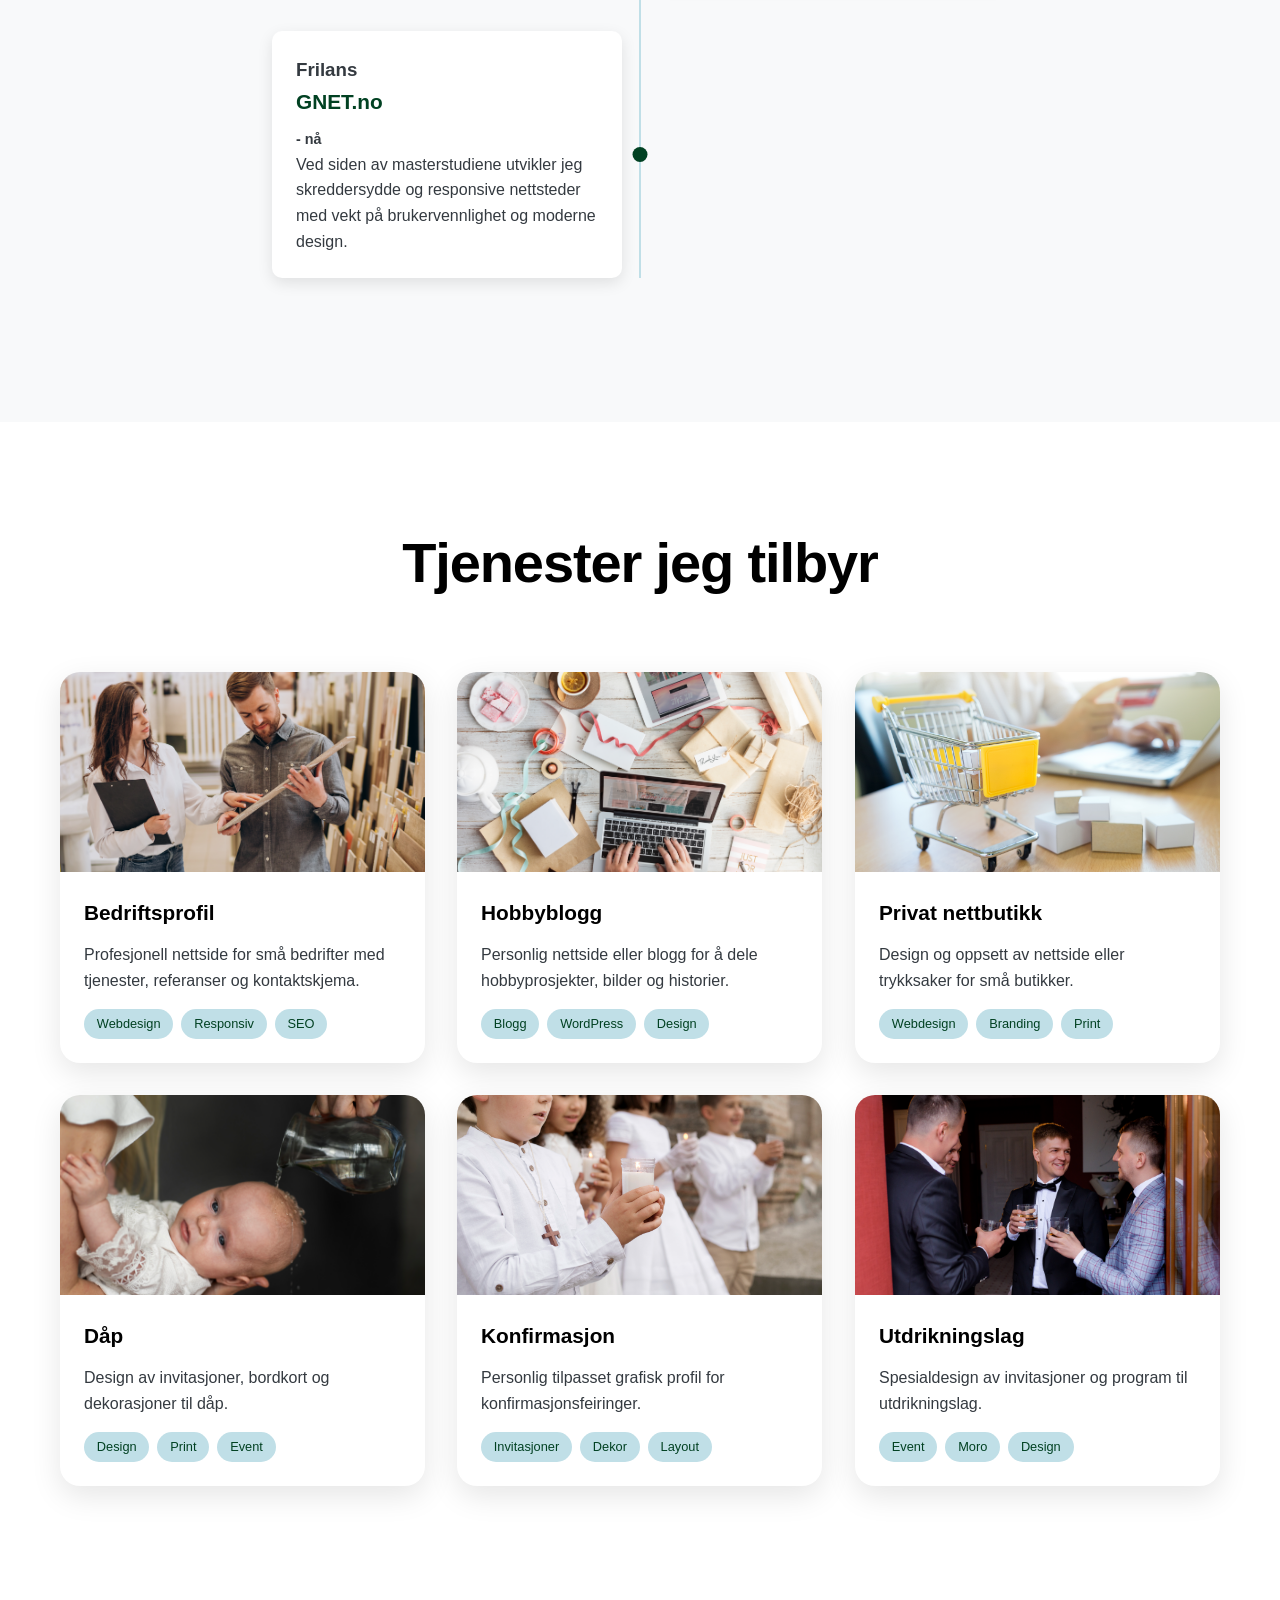
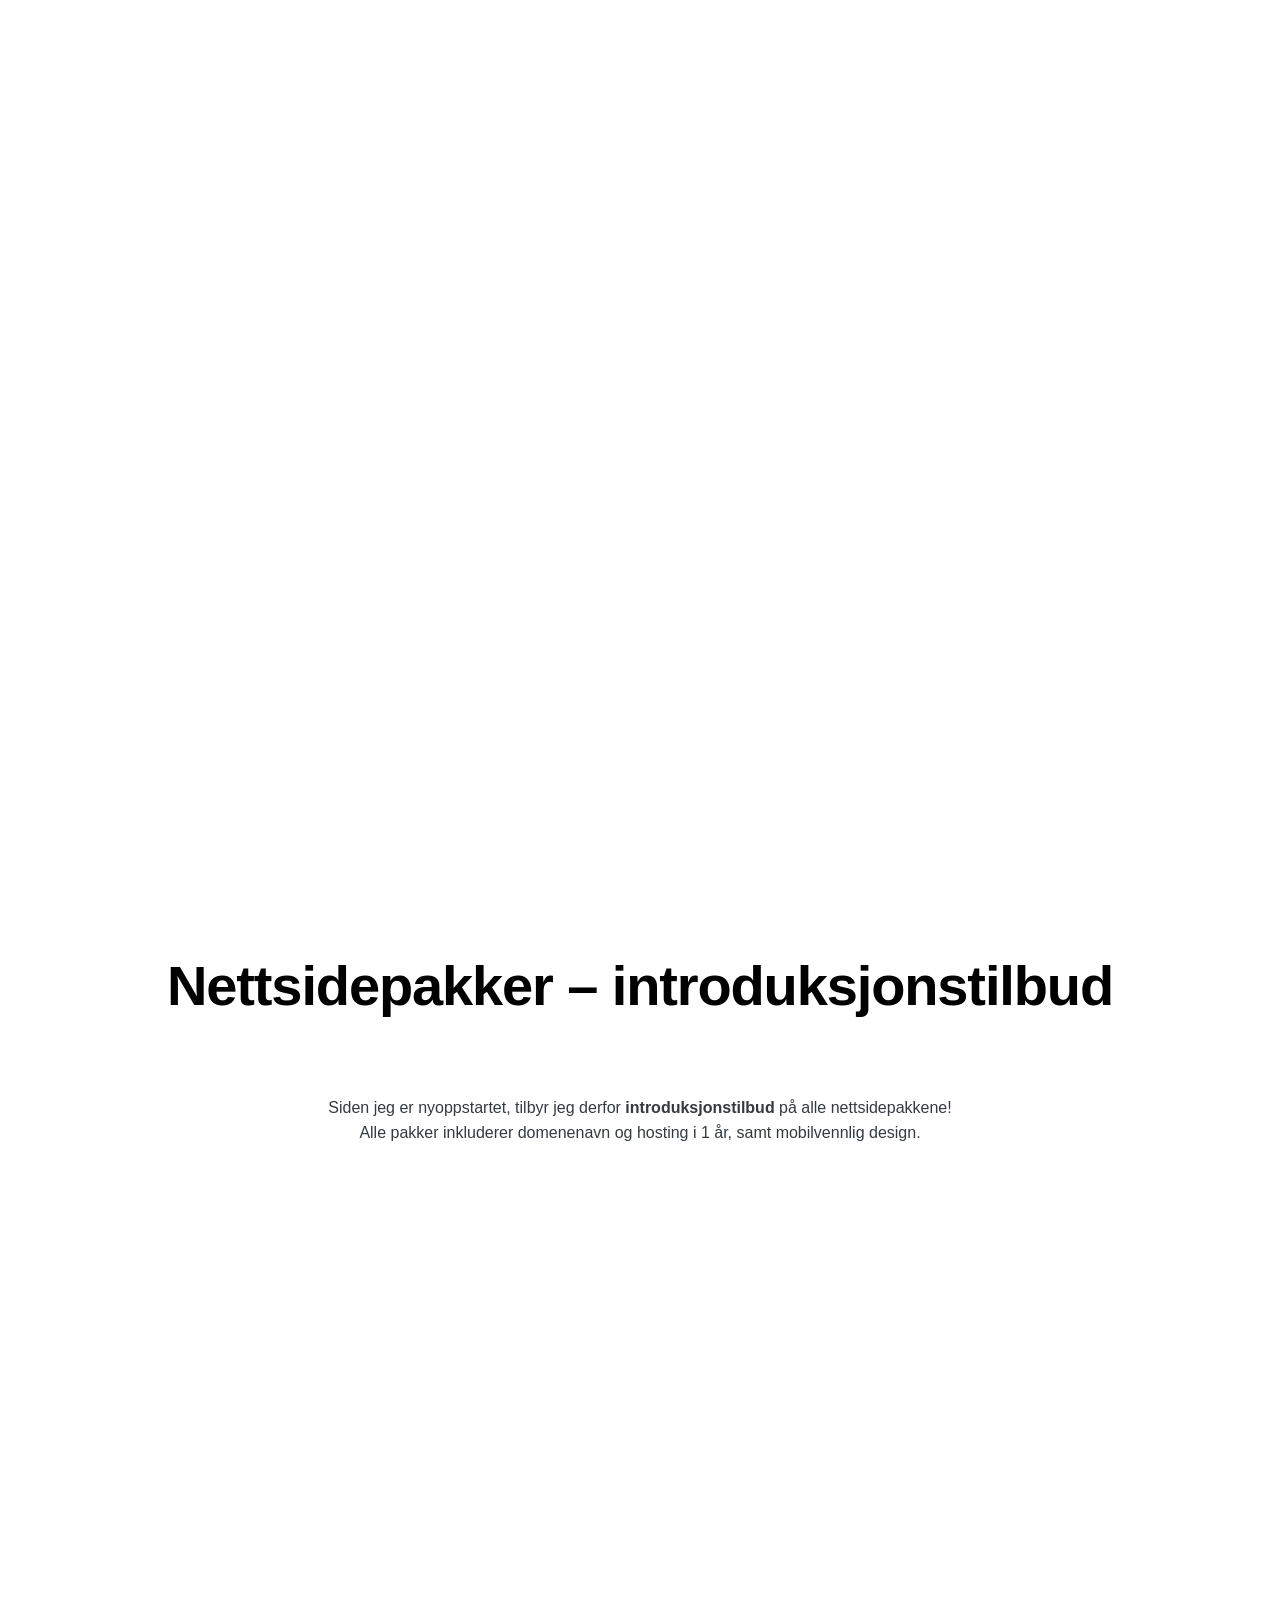
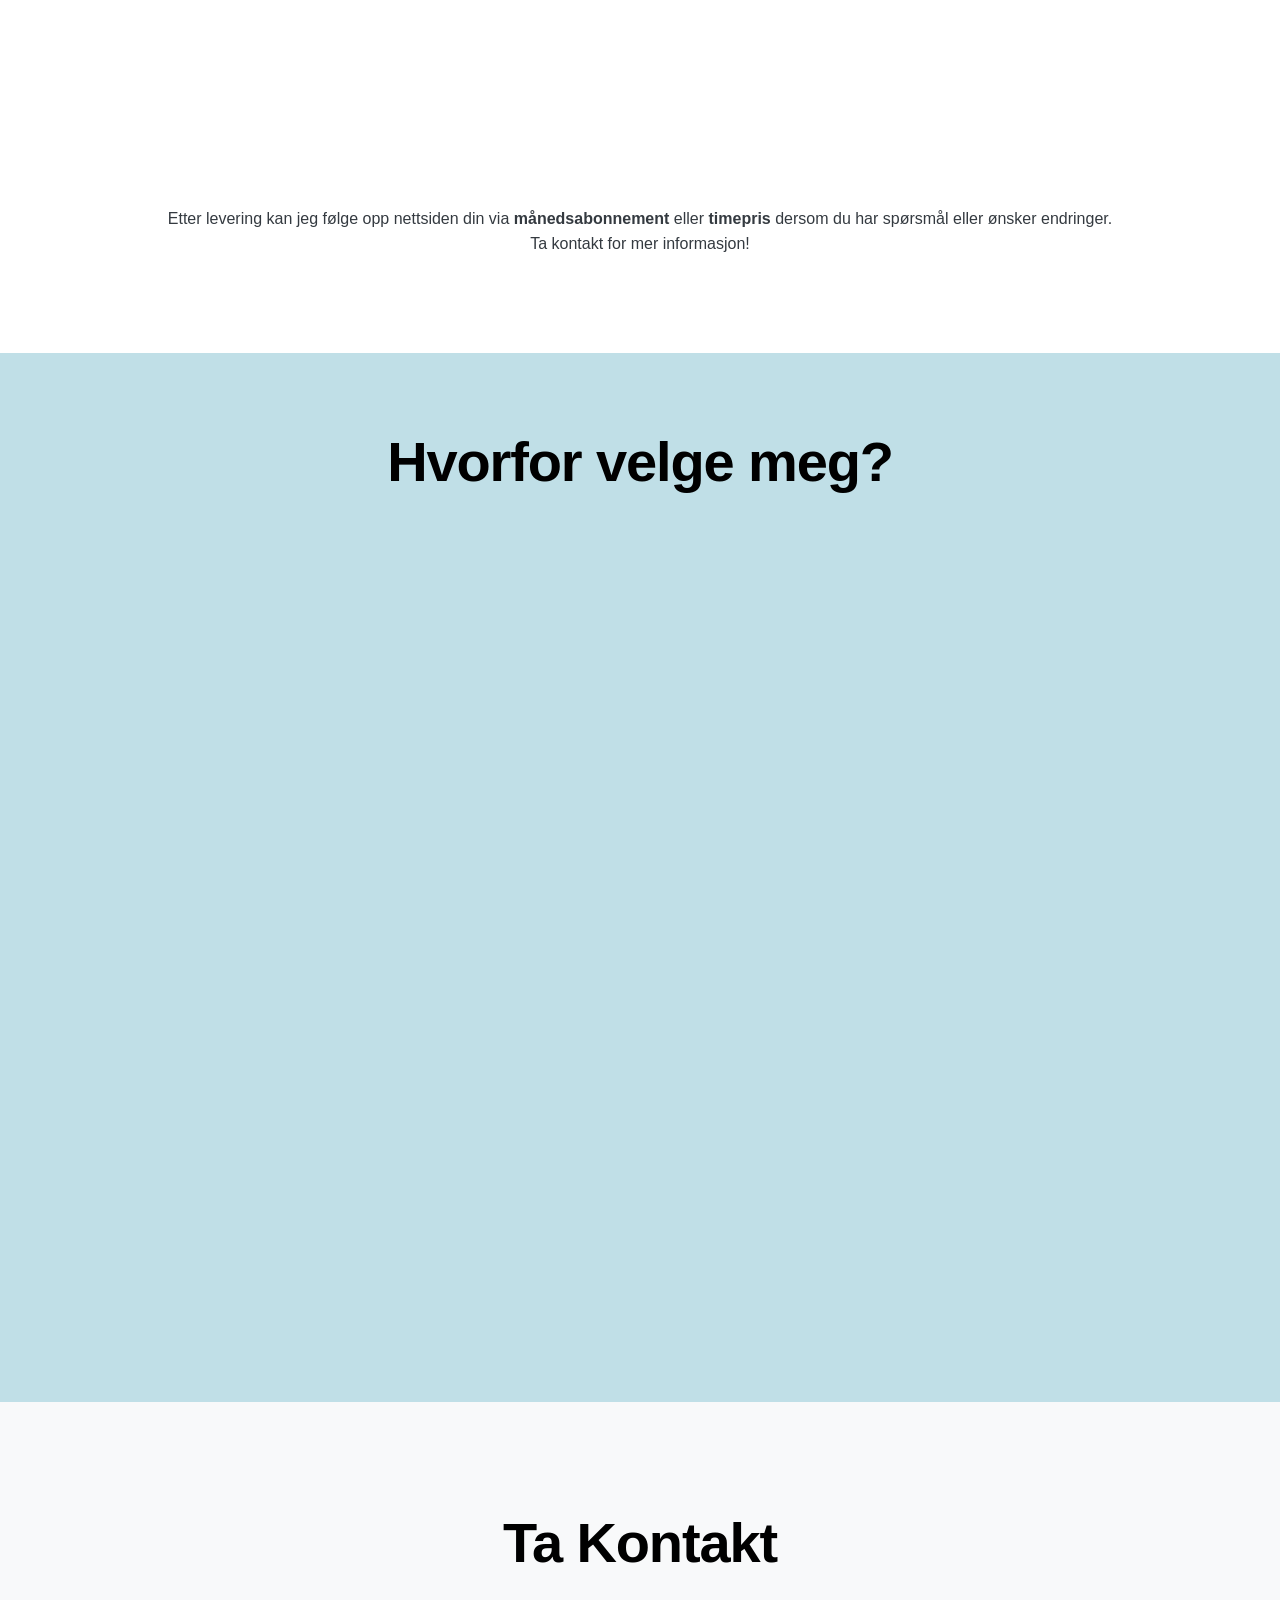
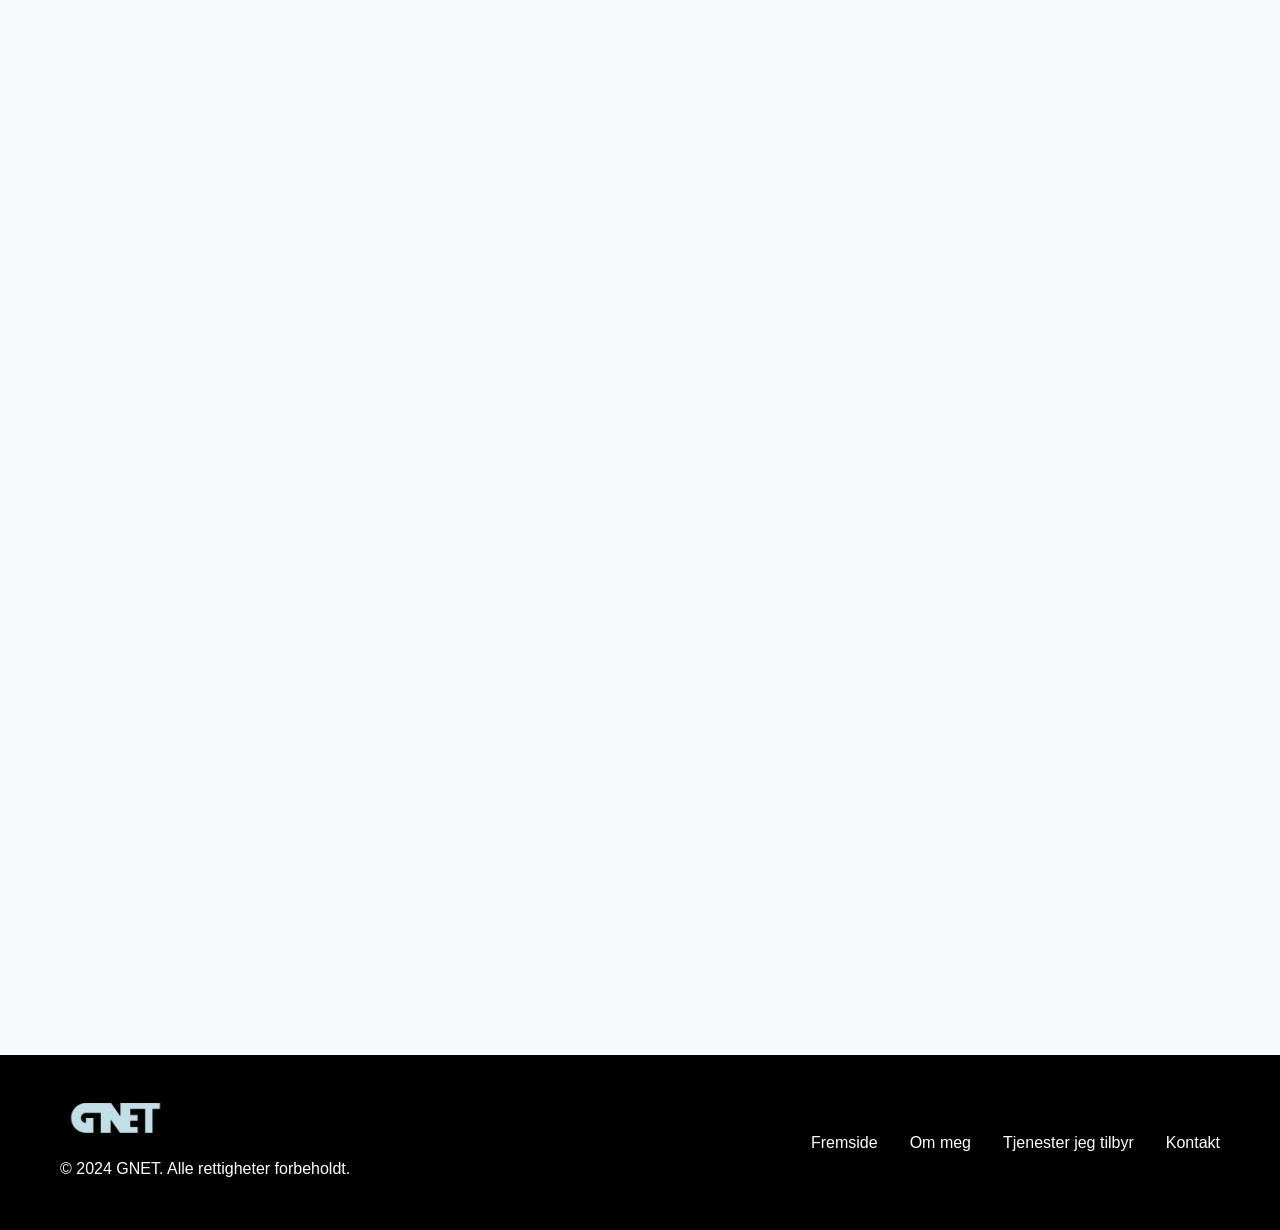
==== commit d7fab87f: "Update index.html" ====
--- a/index.html
+++ b/index.html
@@ -9,30 +9,32 @@
         content="Professional freelance web developer creating modern, responsive websites with clean code and premium design.">
     <link rel="stylesheet" href="style.css">
     <link rel="icon" href="images/tab_icon.png" type="image/x-icon">
+    <link rel="stylesheet" href="https://cdnjs.cloudflare.com/ajax/libs/font-awesome/6.5.0/css/all.min.css">
+
 </head>
 
 <body>
     <!-- Navigation -->
     <nav class="nav">
-    <div class="container">
-        <div class="nav-brand">
-            <a href="#home">
-                <img src="images/nav_logo_1.png" alt="GNET Logo" class="logo">
-            </a>
-        </div>
-        <ul class="nav-menu">
-            <li><a href="#home" class="nav-link">Fremside</a></li>
-            <li><a href="#about" class="nav-link">Om meg</a></li>
-            <li><a href="#portfolio" class="nav-link">Tjenester jeg tilbyr</a></li>
-            <li><a href="#contact" class="nav-link">Kontakt</a></li>
-        </ul>
-        <div class="nav-toggle">
-            <span class="bar"></span>
-            <span class="bar"></span>
-            <span class="bar"></span>
-        </div>
-    </div>
-</nav>
+        <div class="container">
+            <div class="nav-brand">
+                <a href="#home">
+                    <img src="images/nav_logo_1.png" alt="GNET Logo" class="logo" style="height: 30px; width: auto;">
+                </a>
+            </div>
+            <ul class="nav-menu">
+                <li><a href="#home" class="nav-link">Fremside</a></li>
+                <li><a href="#about" class="nav-link">Om meg</a></li>
+                <li><a href="#portfolio" class="nav-link">Tjenester jeg tilbyr</a></li>
+                <li><a href="#contact" class="nav-link">Kontakt</a></li>
+            </ul>
+            <div class="nav-toggle">
+                <span class="bar"></span>
+                <span class="bar"></span>
+                <span class="bar"></span>
+            </div>
+        </div>
+    </nav>
 
 
     <!-- Hero Section -->
@@ -72,7 +74,8 @@
         <div class="container">
             <div class="hero-content">
                 <h1 class="hero-title"><span class="">100</span> grunner til å velge GNET</h1>
-                <p class="hero-subtitle">Skreddersydde nettstider som imponerer</p>
+                <p class="hero-subtitle">Skreddersydde nettsteder som imponerer</p>
+                <p class="hero-subtitle">for både bedrifter og privatpersoner</p>
                 <a href="#contact" class="cta-button">Kom i gang</a>
             </div>
         </div>
@@ -88,6 +91,9 @@
                         <span class="profile-name">Gard Indrekvam</span> <span class="profile-age">(24)</span><br>
                         Dataingeniør & Sivilingeniørstudent i anvendt datateknologi
                     </p>
+                    <p class="about-text3">
+                        <img src="images/nav_logo_1.png" alt="GNET.no logo" class="inline-logo">- Skreddersydde
+                        nettsteder som imponerer.
                 </div>
                 <div class="about-content">
                     <h2 class="section-title">Om meg</h2>
@@ -98,13 +104,13 @@
                         meg til dataingeniør og har nå begynt på en master i anvendt datateknologi.
                     </p>
                     <p class="about-text">
-                        Ved siden av studiene har jeg startet <img src="images/nav_logo_1.png" alt="GNET.no logo" class="inline-logo">
+                        Ved siden av studiene har jeg startet <img src="images/nav_logo_1.png" alt="GNET.no logo"
+                            class="inline-logo">
                         som et frilansprosjekt for å hjelpe
-                        hvem som helst med å realisere idéene sine på nett - enten det er en enkel nettside eller mer komplekse digitale løsninger. Mitt mål er å være en rimelig løsning
+                        hvem som helst med å realisere idéene sine på nett - enten det er en enkel nettside eller mer
+                        komplekse digitale løsninger. Mitt mål er å være en rimelig løsning
                         for <strong>deg</strong>.
                     </p>
-                    <p class="about-text">
-                        <img src="images/nav_logo_1.png" alt="GNET.no logo" class="inline-logo">- Skreddersydde nettsteder som imponerer.
                 </div>
             </div>
 
@@ -162,7 +168,7 @@
                             <h3>Utplassering</h3>
                             <h4>BKK</h4>
                             <span class="timeline-date">2025</span>
-                            <p>Praktisk erfaring i Utvikling og Analyse-teamet hos BKK, med særlig fokus på 
+                            <p>Praktisk erfaring i Utvikling og Analyse-teamet hos BKK, med særlig fokus på
                                 Microsoft Power Platform.</p>
                         </div>
                     </div>
@@ -172,7 +178,8 @@
                             <h3>Frilans</h3>
                             <h4>GNET.no</h4>
                             <span class="timeline-date">- nå</span>
-                            <p>Ved siden av masterstudiene utvikler jeg skreddersydde og responsive nettsteder med vekt på brukervennlighet 
+                            <p>Ved siden av masterstudiene utvikler jeg skreddersydde og responsive nettsteder med vekt
+                                på brukervennlighet
                                 og moderne design.</p>
                         </div>
                     </div>
@@ -234,6 +241,51 @@
                 </div>
                 <div class="portfolio-item">
                     <div class="portfolio-image">
+                        <img src="images/tjenester/daap.jpg" alt="Dåp">
+                        <div class="portfolio-placeholder">Dåp</div>
+                    </div>
+                    <div class="portfolio-content">
+                        <h3>Dåp</h3>
+                        <p>Design av invitasjoner, bordkort og dekorasjoner til dåp.</p>
+                        <div class="portfolio-tags">
+                            <span class="tag">Design</span>
+                            <span class="tag">Print</span>
+                            <span class="tag">Event</span>
+                        </div>
+                    </div>
+                </div>
+                <div class="portfolio-item">
+                    <div class="portfolio-image">
+                        <img src="images/tjenester/konfirmasjon.jpg" alt="Konfirmasjon">
+                        <div class="portfolio-placeholder">Konfirmasjon</div>
+                    </div>
+                    <div class="portfolio-content">
+                        <h3>Konfirmasjon</h3>
+                        <p>Personlig tilpasset grafisk profil for konfirmasjonsfeiringer.</p>
+                        <div class="portfolio-tags">
+                            <span class="tag">Invitasjoner</span>
+                            <span class="tag">Dekor</span>
+                            <span class="tag">Layout</span>
+                        </div>
+                    </div>
+                </div>
+                <div class="portfolio-item">
+                    <div class="portfolio-image">
+                        <img src="images/tjenester/utdrikningslag.jpg" alt="Utdrikningslag">
+                        <div class="portfolio-placeholder">Utdrikningslag</div>
+                    </div>
+                    <div class="portfolio-content">
+                        <h3>Utdrikningslag</h3>
+                        <p>Spesialdesign av invitasjoner og program til utdrikningslag.</p>
+                        <div class="portfolio-tags">
+                            <span class="tag">Event</span>
+                            <span class="tag">Moro</span>
+                            <span class="tag">Design</span>
+                        </div>
+                    </div>
+                </div>
+                <div class="portfolio-item">
+                    <div class="portfolio-image">
                         <img src="images/tjenester/bryllup.jpg" alt="Bryllup">
                         <div class="portfolio-placeholder">Bryllup</div>
                     </div>
@@ -249,11 +301,11 @@
                 </div>
                 <div class="portfolio-item">
                     <div class="portfolio-image">
-                        <img src="images/tjenester/fest.jpg" alt="30/40/50/60-års fest">
-                        <div class="portfolio-placeholder">30/40/50/60-års fest</div>
-                    </div>
-                    <div class="portfolio-content">
-                        <h3>30/40/50/60-års fest</h3>
+                        <img src="images/tjenester/fest.jpg" alt="Jubileumsfest">
+                        <div class="portfolio-placeholder">Jubileumsfest</div>
+                    </div>
+                    <div class="portfolio-content">
+                        <h3>Jubileumsfest</h3>
                         <p>Kreative løsninger til jubileumsfester, fra invitasjoner til plakater.</p>
                         <div class="portfolio-tags">
                             <span class="tag">Jubileum</span>
@@ -262,153 +314,290 @@
                         </div>
                     </div>
                 </div>
-                <div class="portfolio-item">
-                    <div class="portfolio-image">
-                        <img src="images/tjenester/utdrikningslag.jpg" alt="Utdrikningslag">
-                        <div class="portfolio-placeholder">Utdrikningslag</div>
-                    </div>
-                    <div class="portfolio-content">
-                        <h3>Utdrikningslag</h3>
-                        <p>Spesialdesign av invitasjoner og program til utdrikningslag.</p>
-                        <div class="portfolio-tags">
-                            <span class="tag">Event</span>
-                            <span class="tag">Moro</span>
+
+                <div class="portfolio-item">
+                    <div class="portfolio-image">
+                        <img src="images/tjenester/vennefest.jpg" alt="Annet arrangement">
+                        <div class="portfolio-placeholder">Annet arrangement</div>
+                    </div>
+                    <div class="portfolio-content">
+                        <h3>Annet arrangement</h3>
+                        <p>Skreddersydd design og løsninger for alle typer arrangementer – uansett anledning.</p>
+                        <div class="portfolio-tags">
+                            <span class="tag">Fleksibelt</span>
                             <span class="tag">Design</span>
-                        </div>
-                    </div>
-                </div>
-                <div class="portfolio-item">
-                    <div class="portfolio-image">
-                        <img src="images/tjenester/vennefest.jpg" alt="Vennefest">
-                        <div class="portfolio-placeholder">Vennefest</div>
-                    </div>
-                    <div class="portfolio-content">
-                        <h3>Vennefest</h3>
-                        <p>Morsomt og fargerikt design til vennefester og temafester.</p>
-                        <div class="portfolio-tags">
-                            <span class="tag">Tema</span>
-                            <span class="tag">Invitasjoner</span>
-                            <span class="tag">Dekor</span>
-                        </div>
-                    </div>
-                </div>
-                <div class="portfolio-item">
-                    <div class="portfolio-image">
-                        <img src="images/tjenester/daap.jpg" alt="Dåp">
-                        <div class="portfolio-placeholder">Dåp</div>
-                    </div>
-                    <div class="portfolio-content">
-                        <h3>Dåp</h3>
-                        <p>Design av invitasjoner, bordkort og dekorasjoner til dåp.</p>
-                        <div class="portfolio-tags">
-                            <span class="tag">Design</span>
-                            <span class="tag">Print</span>
-                            <span class="tag">Event</span>
-                        </div>
-                    </div>
-                </div>
-                <div class="portfolio-item">
-                    <div class="portfolio-image">
-                        <img src="images/tjenester/konfirmasjon.jpg" alt="Konfirmasjon">
-                        <div class="portfolio-placeholder">Konfirmasjon</div>
-                    </div>
-                    <div class="portfolio-content">
-                        <h3>Konfirmasjon</h3>
-                        <p>Personlig tilpasset grafisk profil for konfirmasjonsfeiringer.</p>
-                        <div class="portfolio-tags">
-                            <span class="tag">Invitasjoner</span>
-                            <span class="tag">Dekor</span>
-                            <span class="tag">Layout</span>
-                        </div>
-                    </div>
-                </div>
+                            <span class="tag">Arrangement</span>
+                        </div>
+                    </div>
+                </div>
+
+
             </div>
 
             <div class="custom-idea portfolio-item">
                 <div class="portfolio-image">
-                    <div class="portfolio-placeholder" style="color: #014122;">Din idé her?</div>
+                    <div class="portfolio-placeholder" style="color: #014122;">Finner du ikke det du ser etter?</div>
                     <img src="images/tjenester/ide.jpg" alt="Din idé her?">
                 </div>
                 <div class="portfolio-content">
-                    <h3>Har du en idé?</h3>
-                    <p>Jeg kan designe og utvikle akkurat det du drømmer om – ta kontakt og fortell meg hva du har i
-                        tankene!</p>
+                    <h3>Ingen bekymring!</h3>
+                    <p>Jeg kan skreddersy alt fra unike nettsider til trykksaker, grafisk design eller spesielle
+                        prosjekter du har i tankene.</p>
+                    <p>Fortell meg om idéen din - så finner vi en løsning sammen!</p>
                     <div class="portfolio-tags">
                         <span class="tag">Skreddersydd</span>
                         <span class="tag">Design</span>
                         <span class="tag">Utvikling</span>
                     </div>
                 </div>
+
             </div>
 
 
 
     </section>
+
+    <!-- Nettsidepakker -->
+    <section id="pakker" class="portfolio">
+        <div class="container">
+            <h2 class="section-title">Nettsidepakker – introduksjonstilbud</h2>
+            <p class="section-description" style="margin-bottom: 40px; text-align: center;">
+                Siden jeg er nyoppstartet, tilbyr jeg derfor <strong>introduksjonstilbud</strong> på alle
+                nettsidepakkene!
+                <br>
+                Alle pakker inkluderer domenenavn og hosting i 1 år, samt mobilvennlig design.
+            </p>
+
+
+            <div class="portfolio-grid">
+
+                <!-- Basis / Startpakke -->
+                <div class="portfolio-item">
+                    <div class="portfolio-image">
+                        <img src="images/basis.jpg" alt="Basispakke">
+                        <div class="portfolio-placeholder">Basis</div>
+                    </div>
+                    <div class="portfolio-content">
+                        <h3>Startpakke</h3>
+                        <p>Enkelt og brukervennlig design, farger og logo tilpasset deg.</p>
+                        <p>1-3 sider</p>
+
+                        <p class="passer-godt-til">Passer godt til:</p>
+                        <div class="portfolio-tags">
+                            <span class="tag">Hobbyblogg</span>
+                            <span class="tag">Visittkort-nettside</span>
+                            <span class="tag">Foreninger</span>
+                        </div>
+
+                        <p class="price"><span class="original-price">2 500 kr</span> <br><strong>1 800 kr</strong></p>
+                    </div>
+                </div>
+
+                <!-- Standard / Eventpakke -->
+                <div class="portfolio-item">
+                    <div class="portfolio-image">
+                        <img src="images/standard.jpg" alt="Standardpakke">
+                        <div class="portfolio-placeholder">Standard</div>
+                    </div>
+                    <div class="portfolio-content">
+                        <h3>Eventpakke</h3>
+                        <p>Kontakt-/påmeldingsskjema, galleri og enkel animasjon</p>
+                        <p>4-6 sider</p>
+
+                        <p class="passer-godt-til">Passer godt til:</p>
+                        <div class="portfolio-tags">
+                            <span class="tag">Bryllup</span>
+                            <span class="tag">Konfirmasjon</span>
+                            <span class="tag">Jubileum</span>
+                            <span class="tag">Arrangementer</span>
+                        </div>
+
+                        <p class="price"><span class="original-price">5 000 kr</span> <br><strong>4 000 kr</strong></p>
+                    </div>
+                </div>
+
+                <!-- Premium / All-in-one -->
+                <div class="portfolio-item">
+                    <div class="portfolio-image">
+                        <img src="images/premium.jpg" alt="Premiumpakke">
+                        <div class="portfolio-placeholder">Premium</div>
+                    </div>
+                    <div class="portfolio-content">
+                        <h3>All-in-one</h3>
+                        <p>Flere skjemaer, interaktivt galleri eller kalender, tilpasset design og enkel SEO.</p>
+                        <p>7+ sider</p>
+
+                        <p class="passer-godt-til">Passer godt til:</p>
+                        <div class="portfolio-tags">
+                            <span class="tag">Bedrifter</span>
+                            <span class="tag">Privat nettbutikk</span>
+                            <span class="tag">Større arrangementer</span>
+                            <span class="tag">Portefølje</span>
+                        </div>
+
+                        <p class="price"><span class="original-price">10 000 kr</span> <br><strong>7 000 kr</strong></p>
+                    </div>
+                </div>
+
+
+            </div>
+
+            <!-- Tilleggsinformasjon -->
+            <div class="pakke-tillegg" style="margin-top: 40px; text-align: center;">
+                <p>Etter levering kan jeg følge opp nettsiden din via <strong>månedsabonnement</strong> eller
+                    <strong>timepris</strong> dersom du har spørsmål eller ønsker endringer. <br> Ta kontakt for mer
+                    informasjon!
+                </p>
+            </div>
+        </div>
+    </section>
+
 
     <!-- Why Choose Me Section -->
     <section class="why-choose">
         <div class="container">
+            <h2 class="section-title">Hvorfor velge meg?</h2>
             <div class="why-choose-content">
                 <div class="why-choose-item">
-                    <div class="icon">⏰</div>
-                    <h3>Responstid - innen 24 timer</h3>
+                    <i class="fas fa-clock"></i>
+                    <h3>Responstid – innen 24 timer</h3>
                     <p>Rask kommunikasjon og hurtig prosjektgjennomføring</p>
                 </div>
                 <div class="why-choose-item">
-                    <div class="icon">🛠️</div>
+                    <i class="fas fa-headset"></i>
                     <h3>Døgnåpen kundestøtte</h3>
                     <p>Alltid tilgjengelig for å hjelpe med spørsmål eller problemer</p>
                 </div>
+                <div class="why-choose-item">
+                    <i class="fas fa-thumbs-up"></i>
+                    <h3>Fornøydgaranti</h3>
+                    <p>Vi samarbeider til du er helt fornøyd med resultatet</p>
+                </div>
+                <div class="why-choose-item">
+                    <i class="fas fa-paint-brush"></i>
+                    <h3>Skreddersydd design</h3>
+                    <p>Alt lages spesielt for deg </p>
+                </div>
+                <div class="why-choose-item">
+                    <i class="fas fa-lightbulb"></i>
+                    <h3>Tips</h3>
+                    <p>Få tips og veiledning for å realisere dine ideer</p>
+                </div>
+                <div class="why-choose-item">
+                    <i class="fas fa-check-circle"></i>
+                    <h3>Profesjonell kvalitet</h3>
+                    <p>Alltid arbeid med høy kvalitet</p>
+                </div>
             </div>
         </div>
     </section>
 
     <!-- Contact Section -->
-    <section id="contact" class="contact">
-        <div class="container">
-            <h2 class="section-title">Ta Kontakt</h2>
-            <div class="contact-grid">
-                <div class="contact-info">
-                    <h3>La oss samarbeide!</h3>
-                    <p>Er du klar til å starte ditt neste prosjekt? Send meg en melding, så diskuterer vi hvordan jeg
-                        kan hjelpe deg med å realisere visjonen din.</p>
-                        <p>Fyll ut skjemaet til høyre, eller ta kontakt via e-post eller telefon nedenfor!</p>
-                    <div class="contact-details">
-                        <div class="contact-item">
-                            <strong>📧 <a href="mailto:kontakt@gnet.no">kontakt@gnet.no</a></strong>
-                        </div>
-                        <div class="contact-item">
-                            <strong>📱 +47 414 87 150</strong>
-                        </div>
-                        <div class="contact-social">
-                            <a href="https://www.linkedin.com/in/gard-indrekvam/" class="social-link">LinkedIn</a>
-                        </div>
-                        <div class="contact-item">
-                            <strong></strong>
-                        </div>
-                        <div class="contact-item">
-                            <strong>⏰ Jeg svarer alltid innen 24 timer!</strong>
-                        </div>
-                    </div>
-                </div>
-                <form class="contact-form" id="contactForm">
-                    <div class="form-group">
-                        <label for="name">Navn</label>
-                        <input type="text" id="name" name="name" required>
-                    </div>
-                    <div class="form-group">
-                        <label for="email">E-post</label>
-                        <input type="email" id="email" name="email" required>
-                    </div>
-                    <div class="form-group">
-                        <label for="message">Melding</label>
-                        <textarea id="message" name="message" rows="5" required></textarea>
-                    </div>
-                    <button type="submit" class="submit-button">Send Melding</button>
-                </form>
-            </div>
-        </div>
-    </section>
+<section id="contact" class="contact">
+    <div class="container">
+        <h2 class="section-title">Ta Kontakt</h2>
+        <div class="contact-grid">
+            <!-- Contact Info -->
+            <div class="contact-info">
+                <h3>La oss samarbeide!</h3>
+                <p>Er du klar til å starte ditt neste prosjekt? Send meg en melding, så diskuterer vi hvordan jeg
+                    kan hjelpe deg med å realisere visjonen din.</p>
+                <p>Fyll ut skjemaet til høyre, eller ta kontakt via e-post eller telefon nedenfor!</p>
+                <div class="contact-details">
+                    <div class="contact-item">
+                        <strong>📧 <a href="mailto:kontakt@gnet.no">kontakt@gnet.no</a></strong>
+                    </div>
+                    <div class="contact-item">
+                        <strong>📱 +47 414 87 150</strong>
+                    </div>
+                    <div class="contact-social">
+                        <a href="https://www.linkedin.com/in/gard-indrekvam/" class="social-link" target="_blank"
+                            rel="noopener noreferrer">
+                            <i class="fab fa-linkedin"></i> LinkedIn
+                        </a>
+                        <a href="https://www.instagram.com/gnet.no/" class="social-link" target="_blank"
+                            rel="noopener noreferrer">
+                            <i class="fab fa-instagram"></i> Instagram
+                        </a>
+                    </div>
+                </div>
+            </div>
+
+            <!-- Contact Form -->
+            <form id="contactForm" class="contact-form">
+                <!-- Navn (required) -->
+                <div class="form-group">
+                    <label for="name">Navn *</label>
+                    <input type="text" id="name" name="name" required>
+                </div>
+
+                <!-- E-post (required) -->
+                <div class="form-group">
+                    <label for="email">E-post *</label>
+                    <input type="email" id="email" name="email" required>
+                </div>
+
+                <!-- Package -->
+                <div class="form-group">
+                    <label for="package">Hvilken pakke ønsker du? *</label>
+                    <select id="package" name="package" required>
+                        <option value="" disabled selected>Velg en pakke</option>
+                        <option value="Startpakke">Startpakke – 1 800 kr (introduksjonstilbud)</option>
+                        <option value="Eventpakke">Eventpakke – 4 000 kr (introduksjonstilbud)</option>
+                        <option value="All-in-one">All-in-one – 7 000 kr (introduksjonstilbud)</option>
+                        <option value="Usikker">Usikker / ønsker rådgivning</option>
+                    </select>
+                </div>
+
+                <!-- Subject -->
+                <div class="form-group">
+                    <label for="subject">Hva gjelder henvendelsen? *</label>
+                    <select id="subject" name="subject" required>
+                        <option value="" disabled selected>Velg en kategori</option>
+                        <option value="Generell henvendelse">Generell henvendelse</option>
+                        <option value="Bedriftsprofil">Bedriftsprofil</option>
+                        <option value="Hobbyblogg">Hobbyblogg</option>
+                        <option value="Privat nettbutikk">Privat nettbutikk</option>
+                        <option value="Dåp">Dåp</option>
+                        <option value="Konfirmasjon">Konfirmasjon</option>
+                        <option value="Utdrikningslag">Utdrikningslag</option>
+                        <option value="Bryllup">Bryllup</option>
+                        <option value="Jubileumsfest">Jubileumsfest</option>
+                        <option value="Annet arrangement">Annet arrangement</option>
+                    </select>
+                </div>
+
+                <!-- Melding (required) -->
+                <div class="form-group">
+                    <label for="message">Melding *</label>
+                    <textarea id="message" name="message" rows="5" required></textarea>
+                </div>
+
+                <!-- Telefonnummer (optional) -->
+                <div class="form-group">
+                    <label for="phone">Telefonnummer (valgfritt)</label>
+                    <input type="tel" id="phone" name="phone">
+                </div>
+
+                <!-- Ønsket leveringsdato (optional) -->
+                <div class="form-group">
+                    <label for="deliveryDate">Ønsket leveringsdato (valgfritt)</label>
+                    <input type="date" id="deliveryDate" name="deliveryDate">
+                </div>
+
+                <!-- Submit button -->
+                <button type="submit" class="submit-button">Send Melding</button>
+
+                <!-- Confirmation message -->
+                <p id="formMessage" style="display:none; color:green; margin-top:10px;">
+                    ✅ Takk for henvendelsen! Jeg tar kontakt igjen så snart som mulig.
+                </p>
+            </form>
+
+        </div>
+    </div>
+</section>
+    
 
     <!-- Footer -->
     <footer class="footer">
@@ -431,4 +620,4 @@
     <script src="script.js"></script>
 </body>
 
-</html>+</html>
--- a/style.css
+++ b/style.css
@@ -401,7 +401,7 @@
 
 .timeline-item {
     position: relative;
-    margin-bottom: -3rem;
+    margin-bottom: 3rem;
     display: flex;
     align-items: center;
 }
@@ -921,3 +921,13 @@
     color: var(--gray-800);
 }
 
+@media (max-width: 768px) {
+    .about-grid {
+        display: flex;
+        flex-direction: column;
+    }
+    .about-content {
+        order: -1; /* move text section to top */
+    }
+}
+
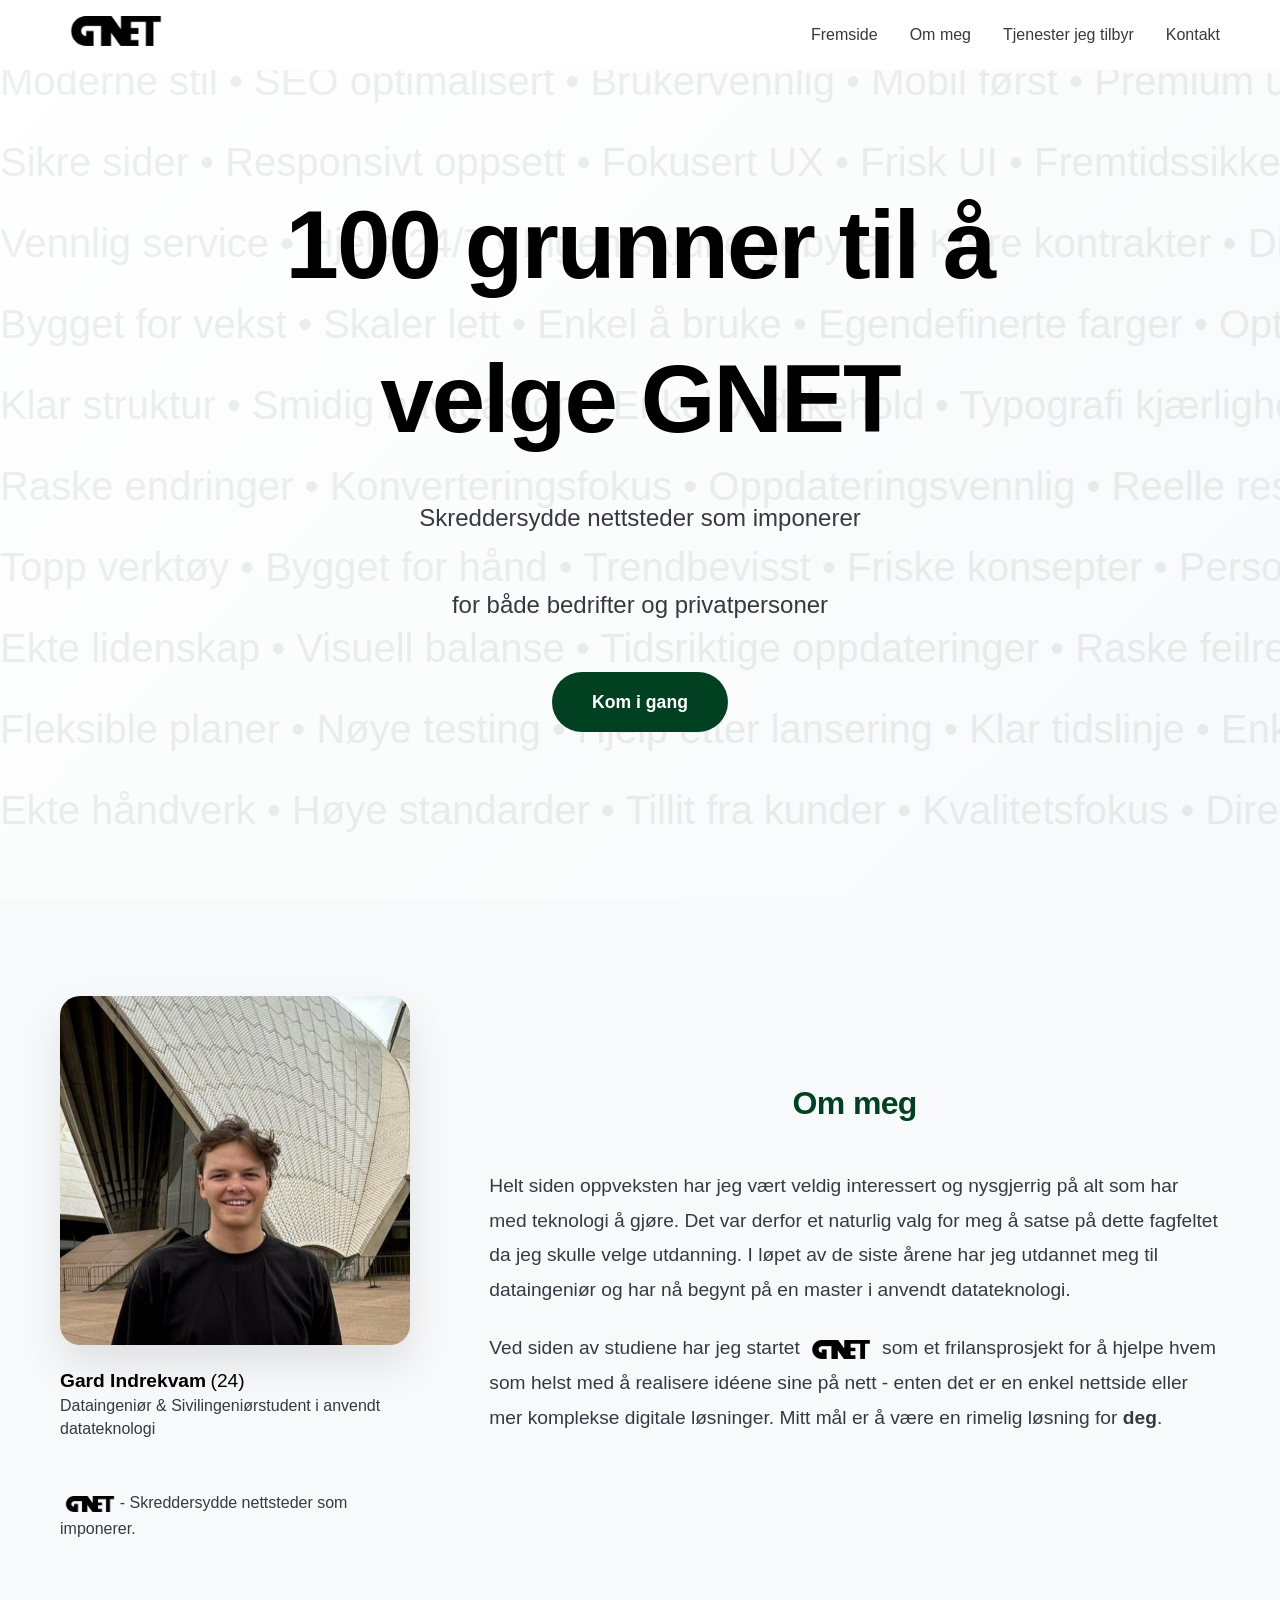
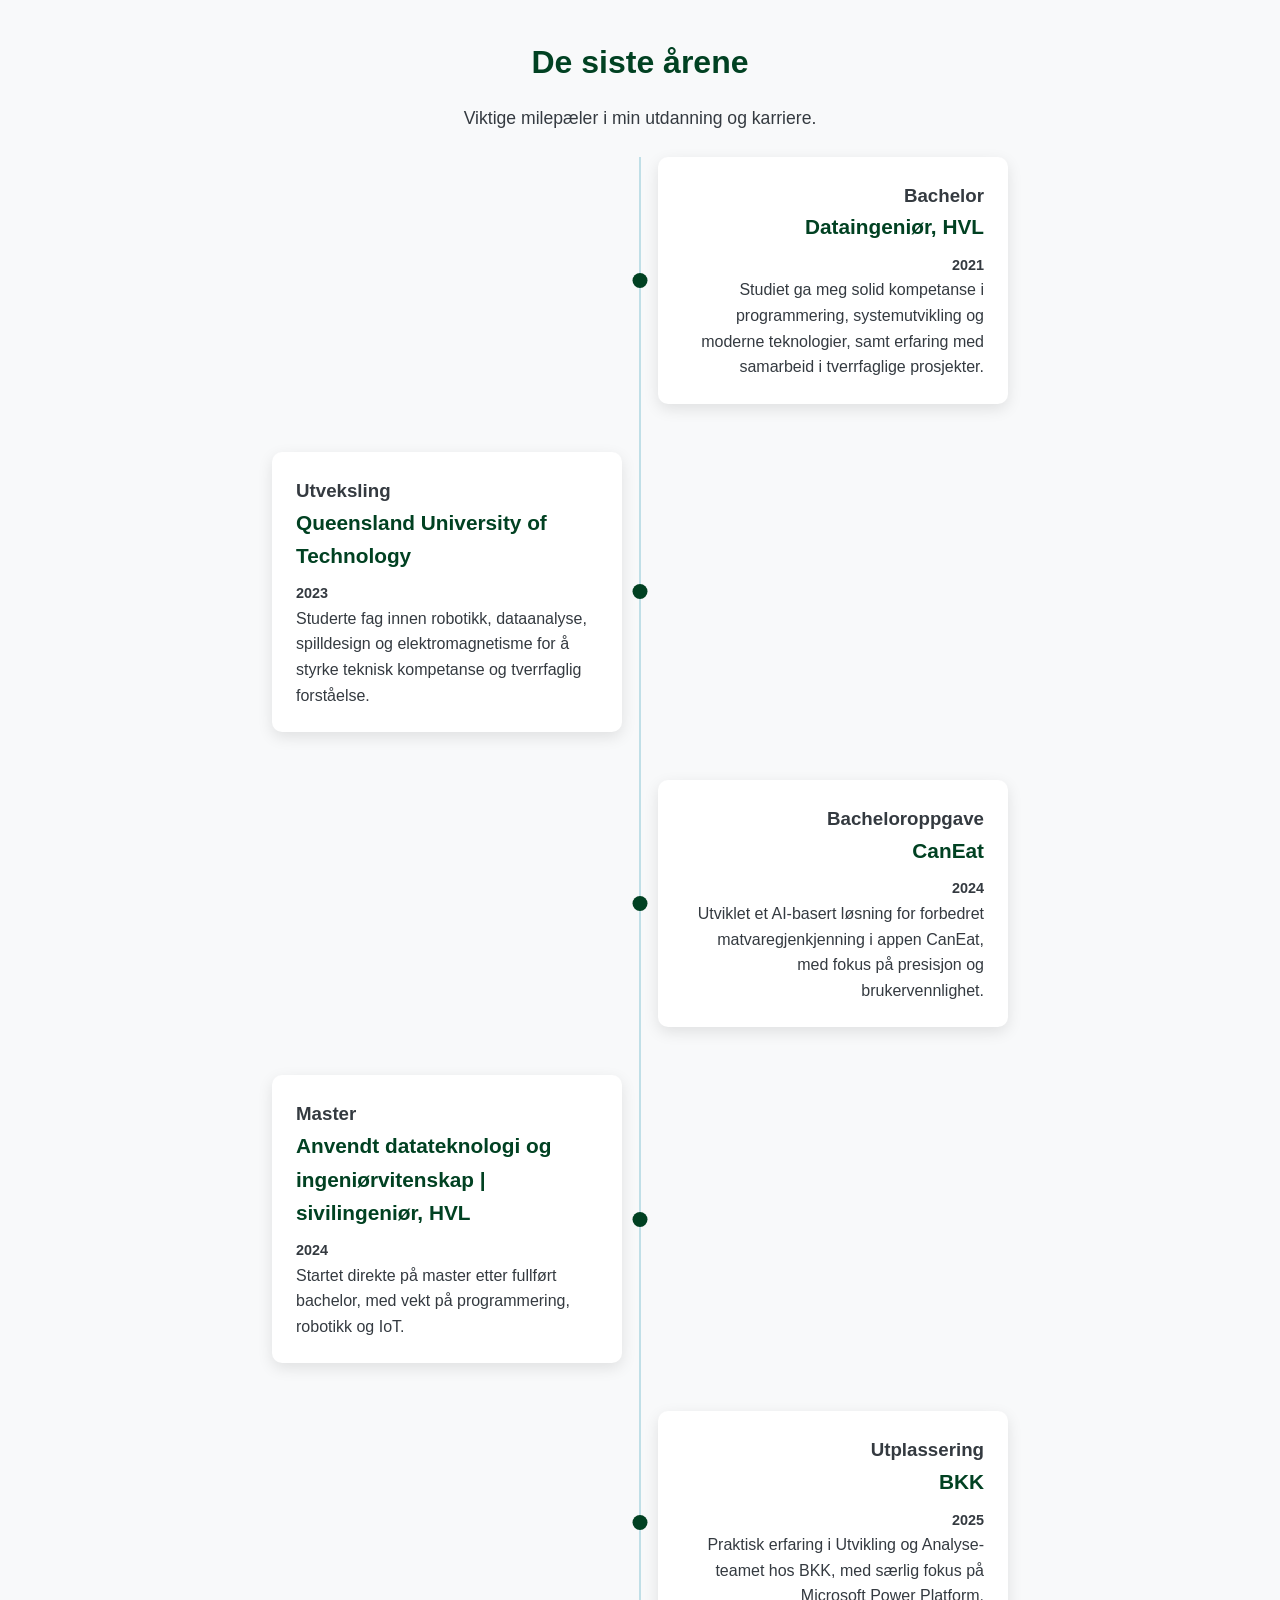
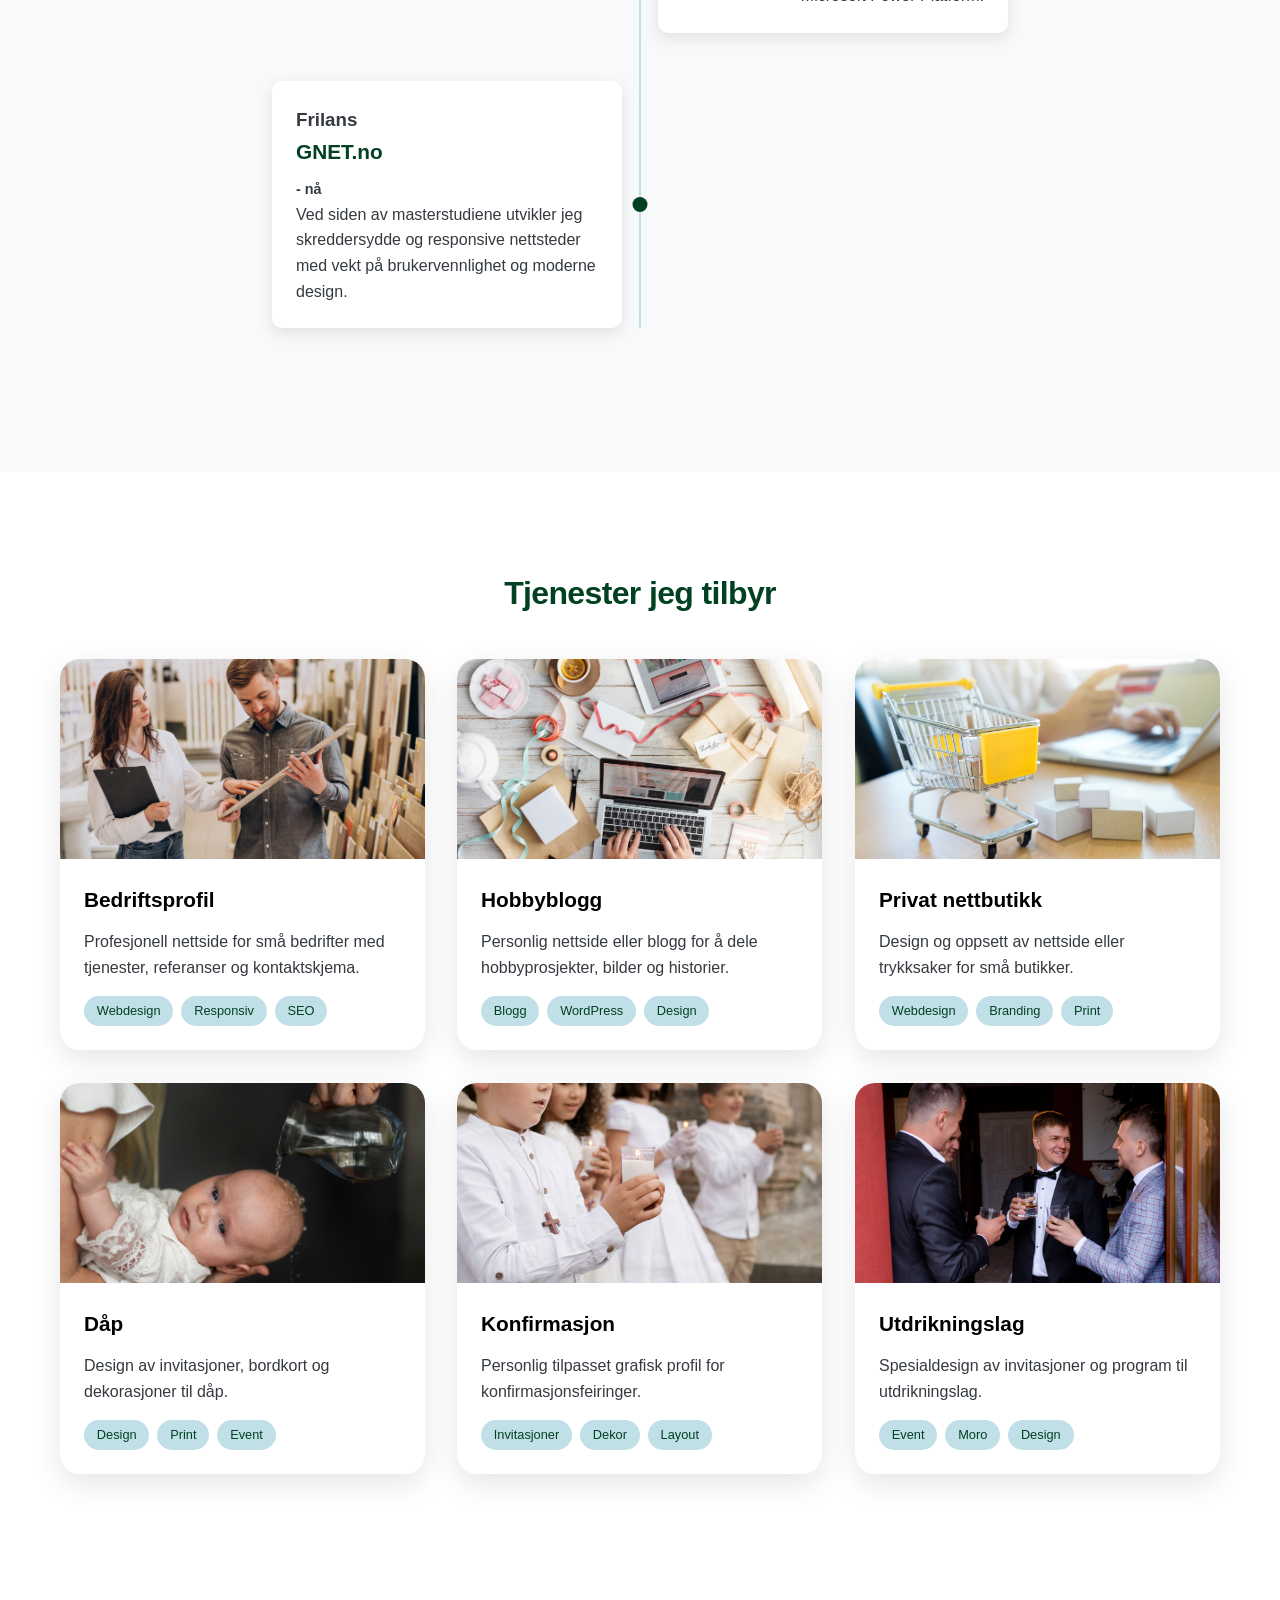
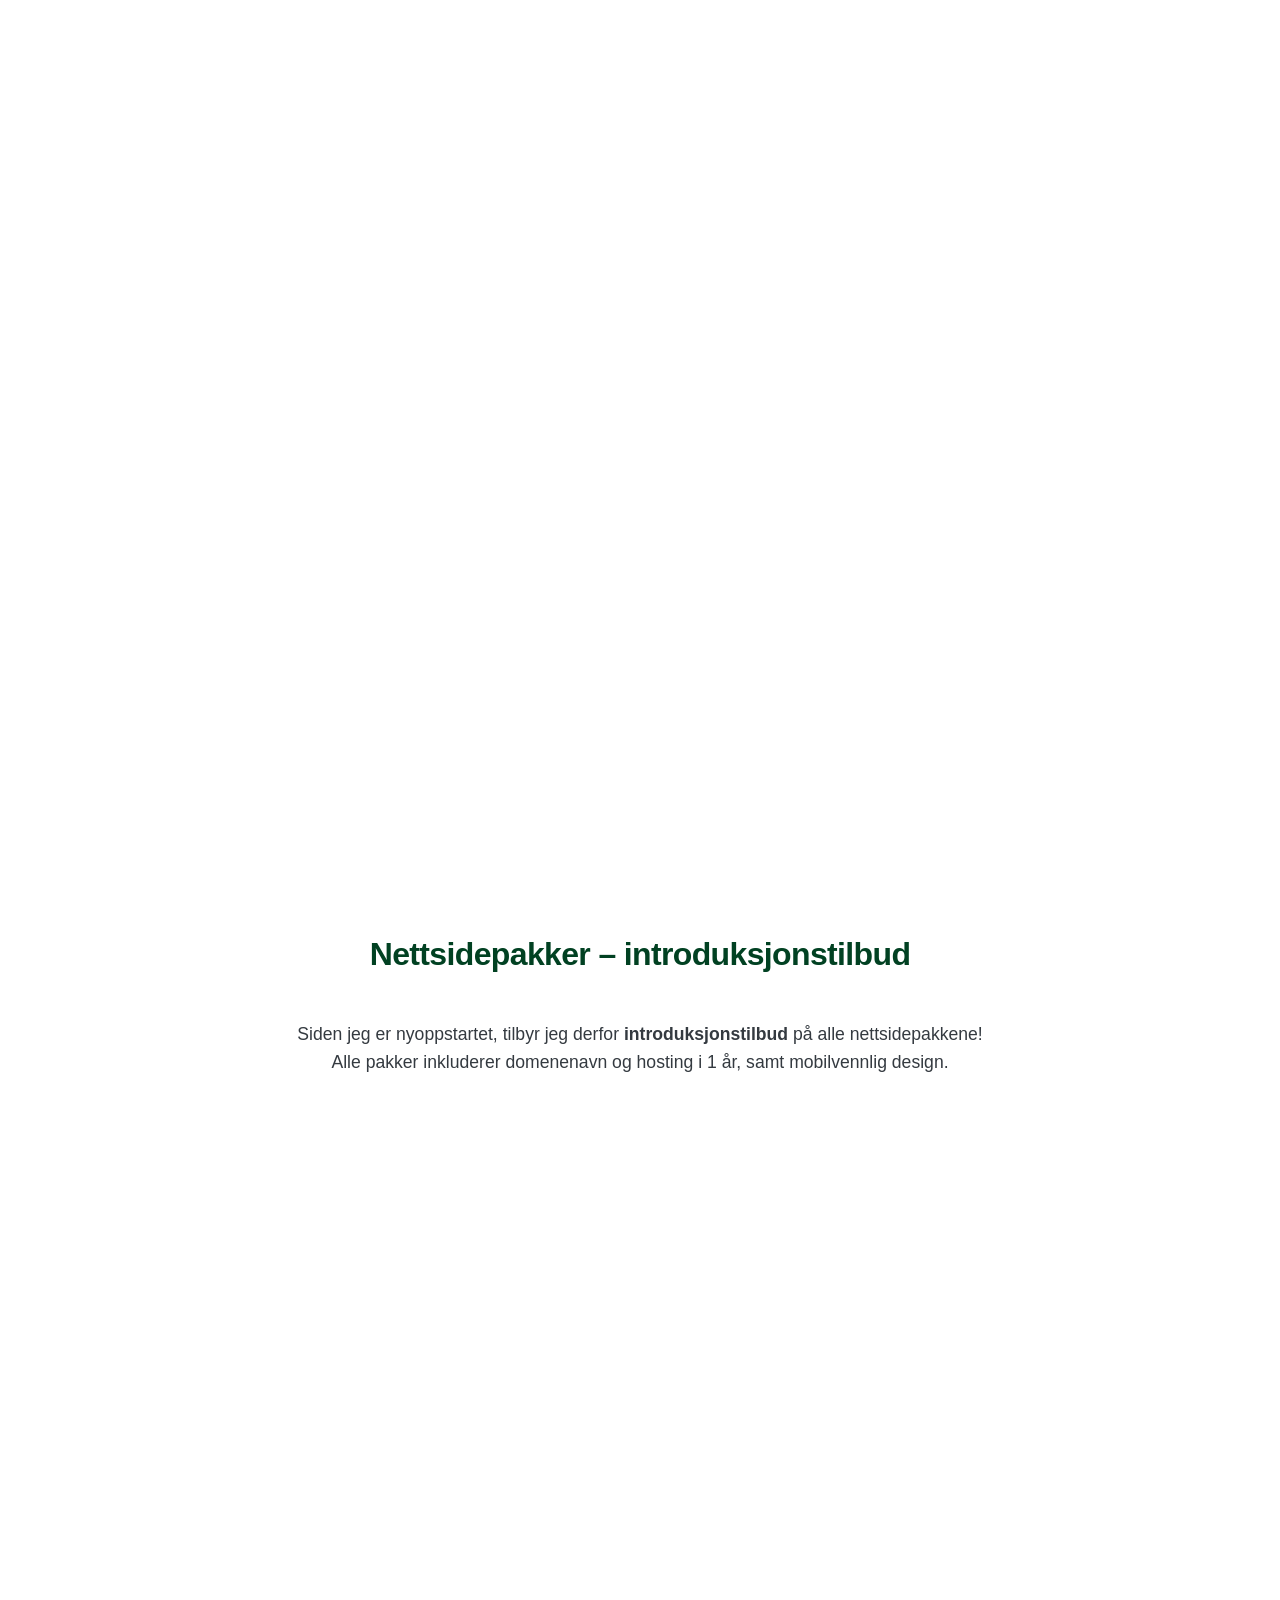
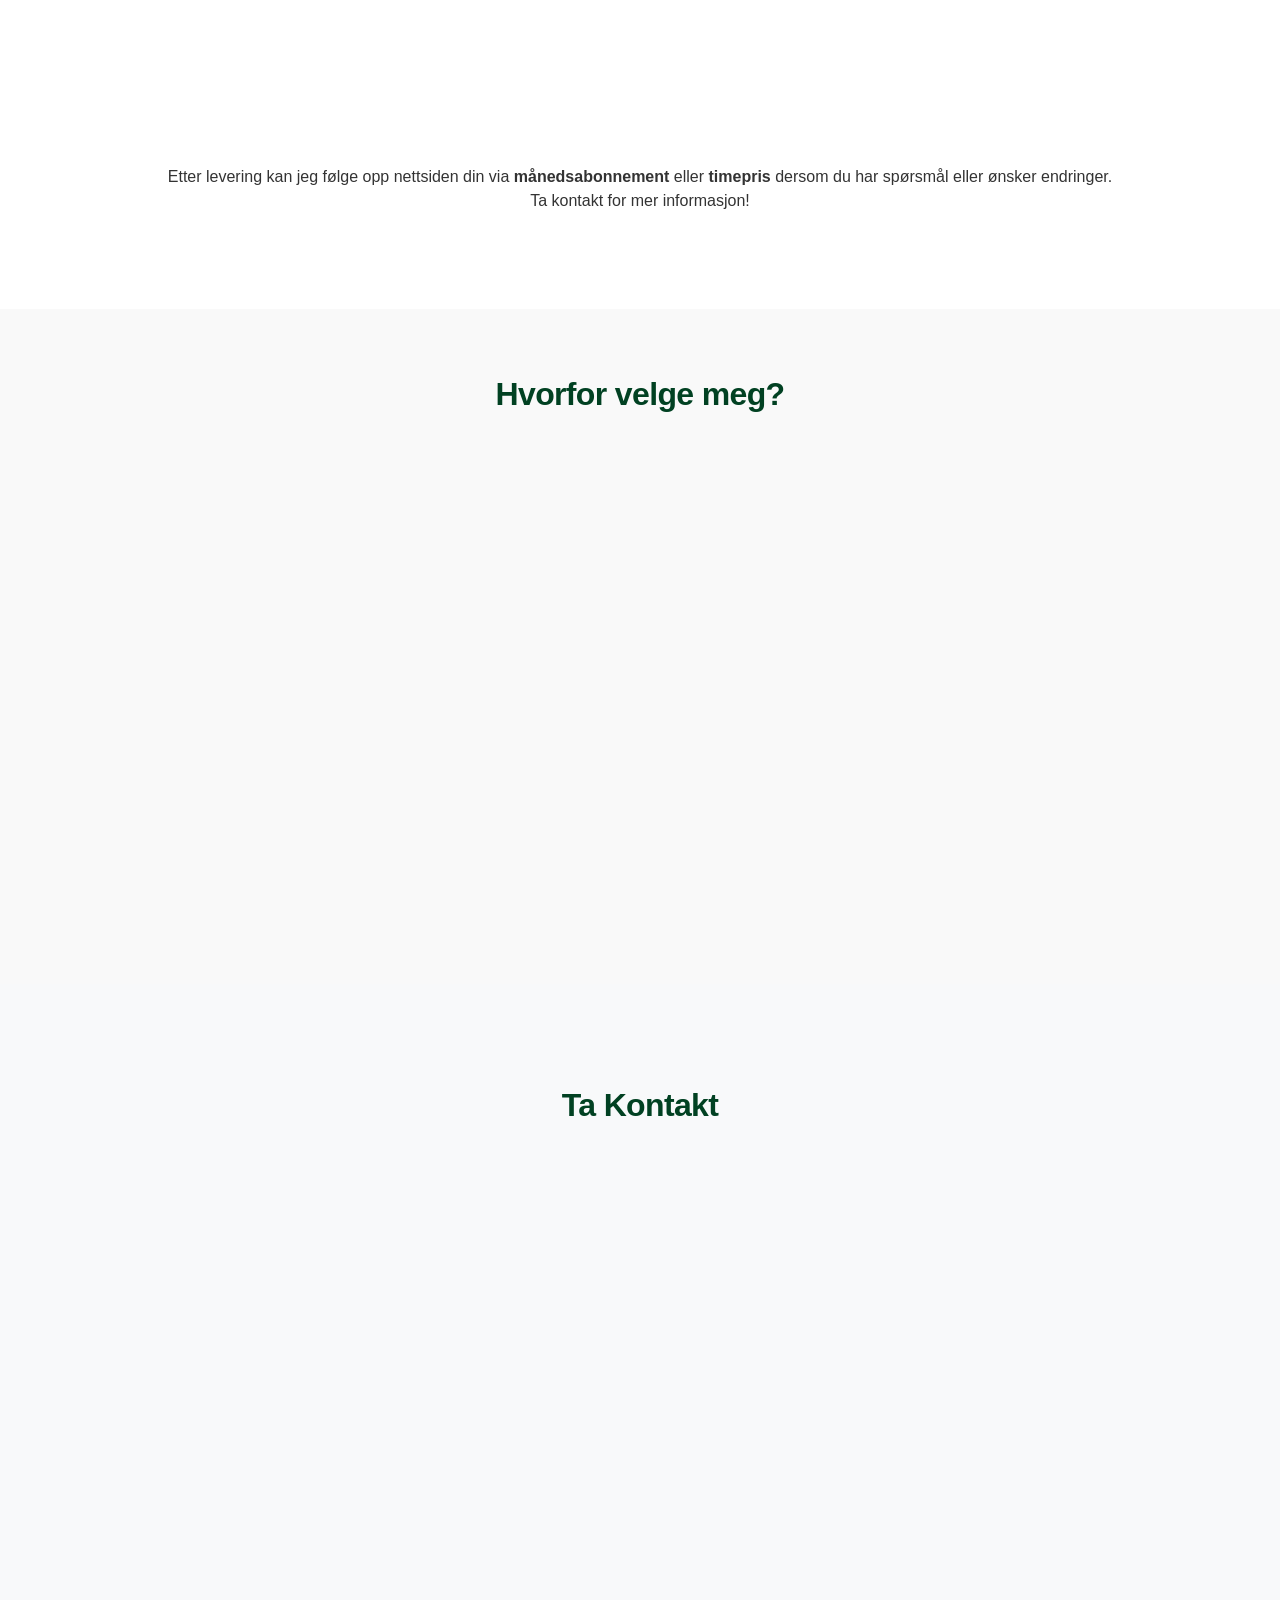
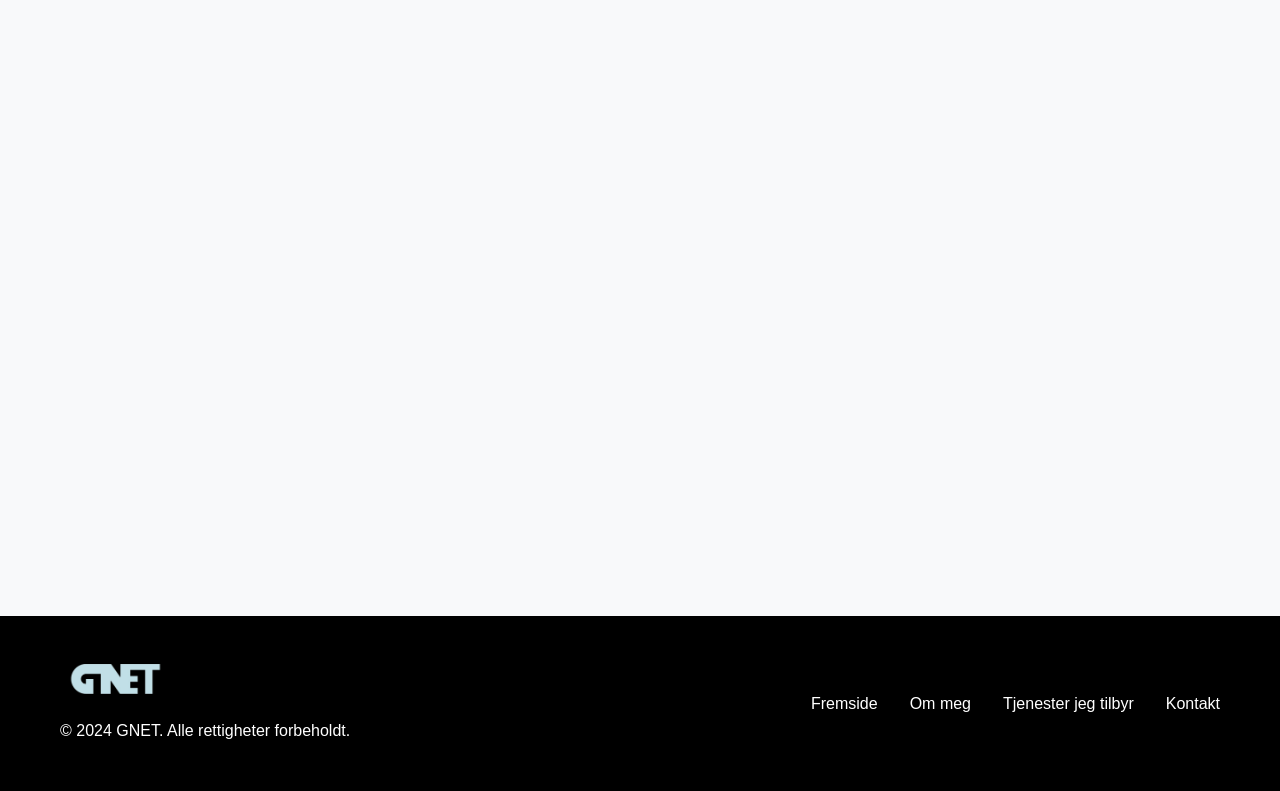
==== commit a0a418c4: "Update index.html" ====
--- a/index.html
+++ b/index.html
@@ -389,7 +389,7 @@
                             <span class="tag">Foreninger</span>
                         </div>
 
-                        <p class="price"><span class="original-price">2 500 kr</span> <br><strong>1 800 kr</strong></p>
+                        <p class="price"><span class="original-price">3 500 kr</span> <br><strong>3 000 kr</strong></p>
                     </div>
                 </div>
 
@@ -412,7 +412,7 @@
                             <span class="tag">Arrangementer</span>
                         </div>
 
-                        <p class="price"><span class="original-price">5 000 kr</span> <br><strong>4 000 kr</strong></p>
+                        <p class="price"><span class="original-price">6 000 kr</span> <br><strong>5 000 kr</strong></p>
                     </div>
                 </div>
 
@@ -435,7 +435,7 @@
                             <span class="tag">Portefølje</span>
                         </div>
 
-                        <p class="price"><span class="original-price">10 000 kr</span> <br><strong>7 000 kr</strong></p>
+                        <p class="price"><span class="original-price">9 000 kr</span> <br><strong>7 500 kr</strong></p>
                     </div>
                 </div>
 
@@ -621,3 +621,4 @@
 </body>
 
 </html>
+
--- a/style.css
+++ b/style.css
@@ -931,3 +931,141 @@
     }
 }
 
+.about-text3 {
+    margin-top: 50px;
+}
+
+.nav.hide {
+    transform: translateY(-100%);
+}
+
+/* Hvorfor velge meg ?*/ 
+.why-choose {
+    background: #f9f9f9; /* Lys bakgrunn for kontrast */
+    padding: 60px 20px;
+}
+
+.section-title {
+    text-align: center;
+    font-size: 2rem;
+    margin-bottom: 40px;
+    color: #014122; /* Mørk grønn (tilpass gjerne) */
+}
+
+.why-choose-content {
+    display: grid;
+    grid-template-columns: repeat(auto-fit, minmax(200px, 1fr));
+    gap: 30px;
+}
+
+.why-choose-item {
+    background: #fff;
+    border-radius: 12px;
+    padding: 25px;
+    text-align: center;
+    box-shadow: 0 4px 10px rgba(0,0,0,0.08);
+    transition: transform 0.3s ease, box-shadow 0.3s ease;
+}
+
+.why-choose-item:hover {
+    transform: translateY(-5px);
+    box-shadow: 0 8px 20px rgba(0,0,0,0.12);
+}
+
+.why-choose-item i {
+    font-size: 2.2rem;
+    color: #014122; /* Match til fargene dine */
+    margin-bottom: 15px;
+}
+
+.why-choose-item h3 {
+    font-size: 1.2rem;
+    margin-bottom: 10px;
+    color: #014122; /* Tilpass farge */
+}
+
+.why-choose-item p {
+    font-size: 0.95rem;
+    color: #333;
+}
+
+.form-group select {
+    width: 100%;
+    padding: 0.8rem;
+    border: 2px solid var(--gray-200);
+    border-radius: 10px;
+    font-size: 1rem;
+    font-family: inherit;
+    transition: border-color 0.3s ease;
+    background-color: var(--white);
+    color: var(--gray-800);
+    appearance: none; /* Fjerner standard pil i mange nettlesere */
+    background-image: url("data:image/svg+xml;charset=US-ASCII,%3Csvg width='10' height='7' viewBox='0 0 10 7' fill='none' xmlns='http://www.w3.org/2000/svg'%3E%3Cpath d='M1 1L5 5L9 1' stroke='%23999999' stroke-width='2' stroke-linecap='round' stroke-linejoin='round'/%3E%3C/svg%3E");
+    background-repeat: no-repeat;
+    background-position: right 1rem center;
+    background-size: 10px 7px;
+    cursor: pointer;
+}
+
+.form-group select:focus {
+    outline: none;
+    border-color: var(--primary-green);
+    box-shadow: 0 0 5px var(--primary-green);
+}
+
+
+/* Priser */
+.price {
+    margin-top: 15px;
+    font-size: 1.1rem;
+}
+
+.original-price {
+    text-decoration: line-through;
+    color: #888;
+}
+
+/* Padding mellom introduksjonstekst og boksene */
+.section-description {
+    font-size: 1.1rem;
+    line-height: 1.6;
+    margin-bottom: 40px;
+}
+
+/* Tilleggsinfo styling */
+.pakke-tillegg {
+    font-size: 1rem;
+    color: #333;
+    line-height: 1.5;
+}
+
+#pakker .portfolio-item {
+    display: flex;
+    flex-direction: column;
+}
+
+#pakker .portfolio-content {
+    display: flex;
+    flex-direction: column;
+    flex-grow: 1; /* sørger for at content fyller høyden i item */
+}
+
+#pakker .portfolio-tags {
+    margin-top: auto; /* skyver tags ned mot bunnen av content */
+}
+
+#pakker .price {
+    margin-top: 10px;
+    font-size: 1.1rem;
+}
+
+#pakker .original-price {
+    text-decoration: line-through;
+    color: #888;
+}
+
+#pakker .passer-godt-til {
+    margin-top: 15px;
+    font-weight: bold;
+    font-size: 0.95rem;
+}
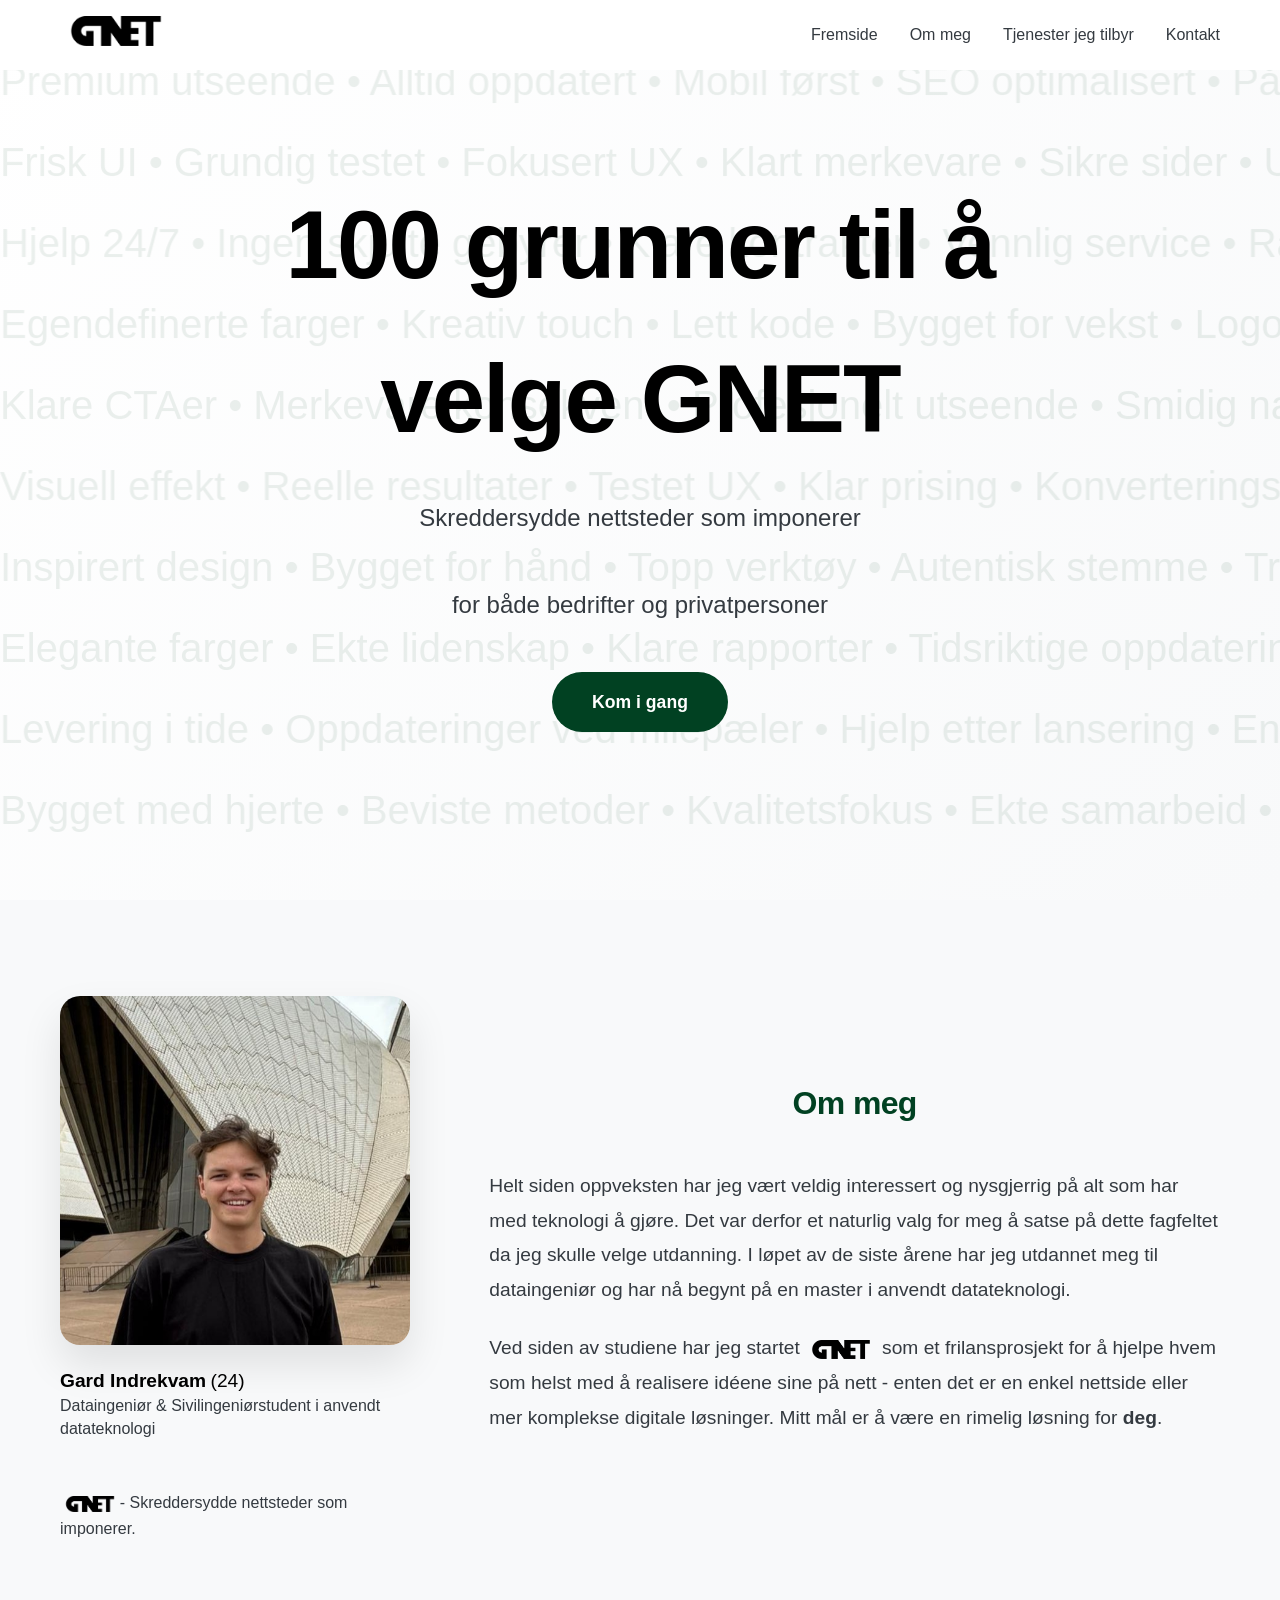
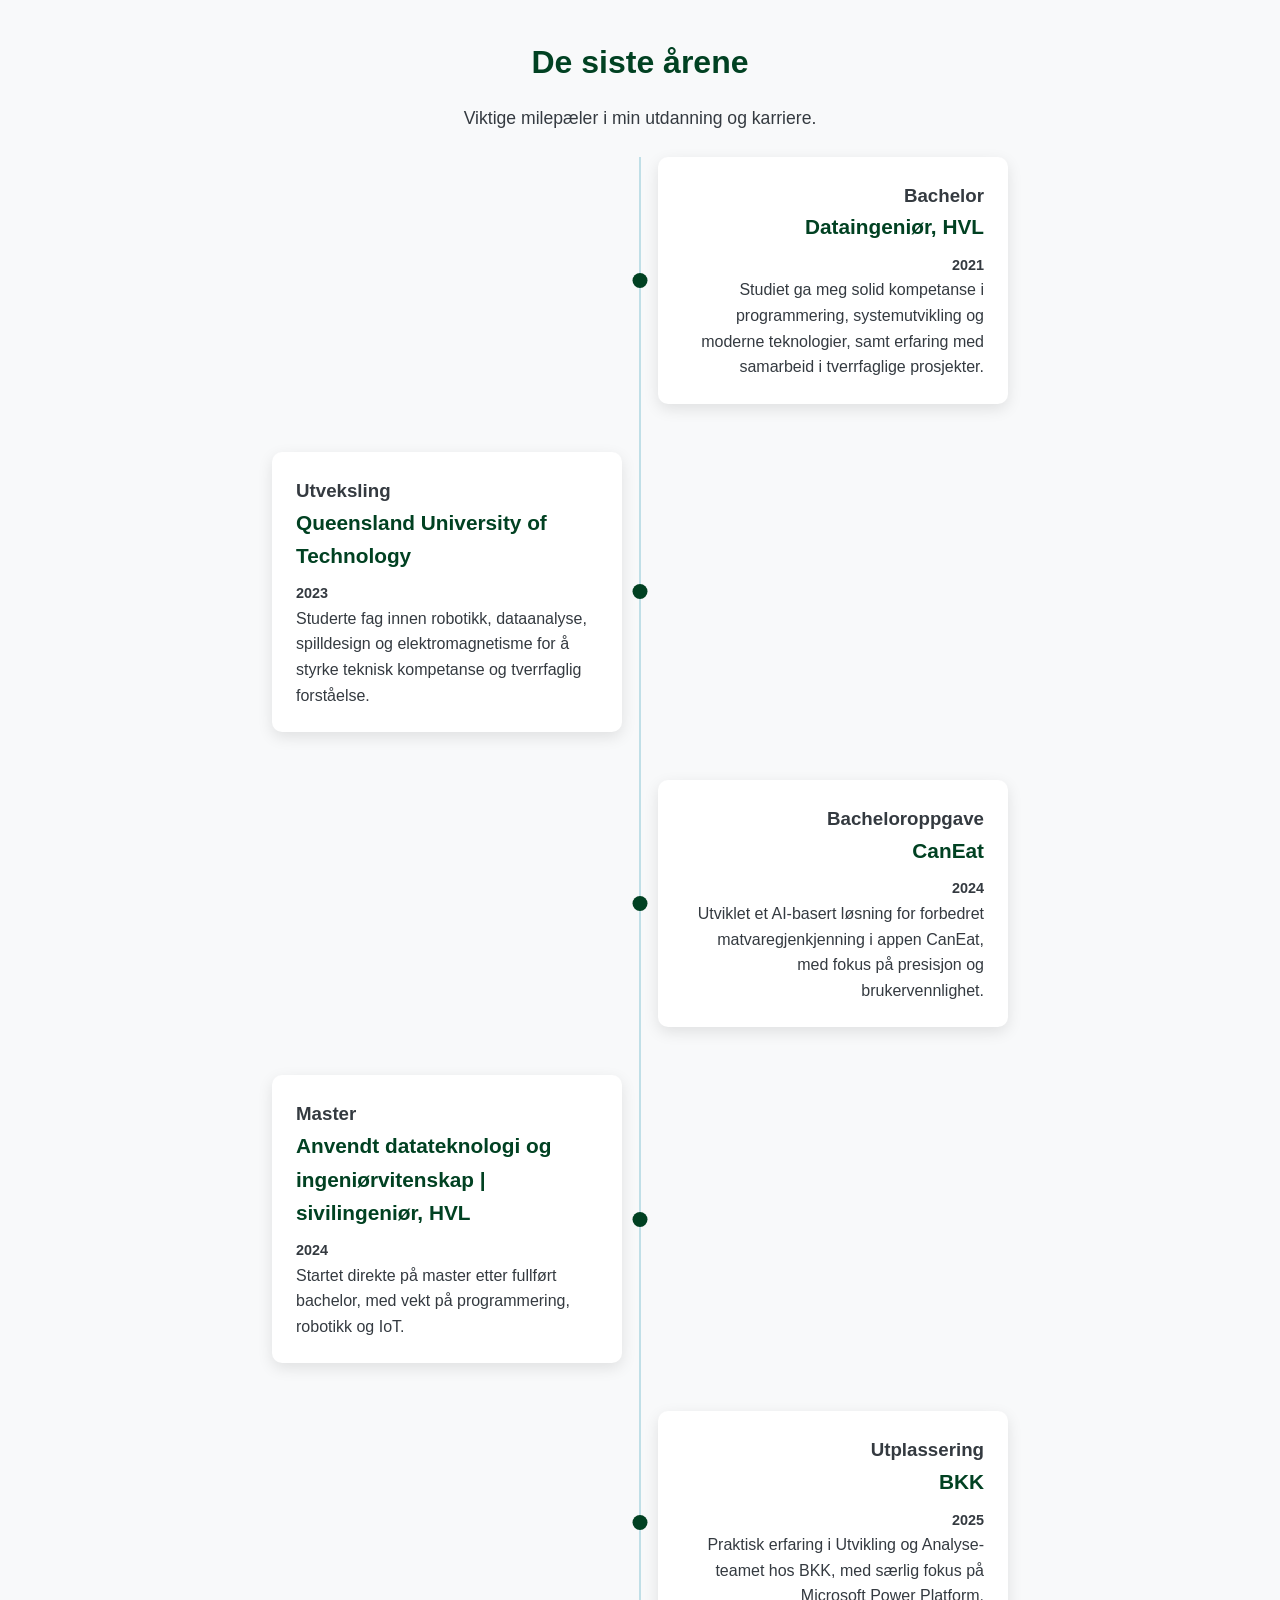
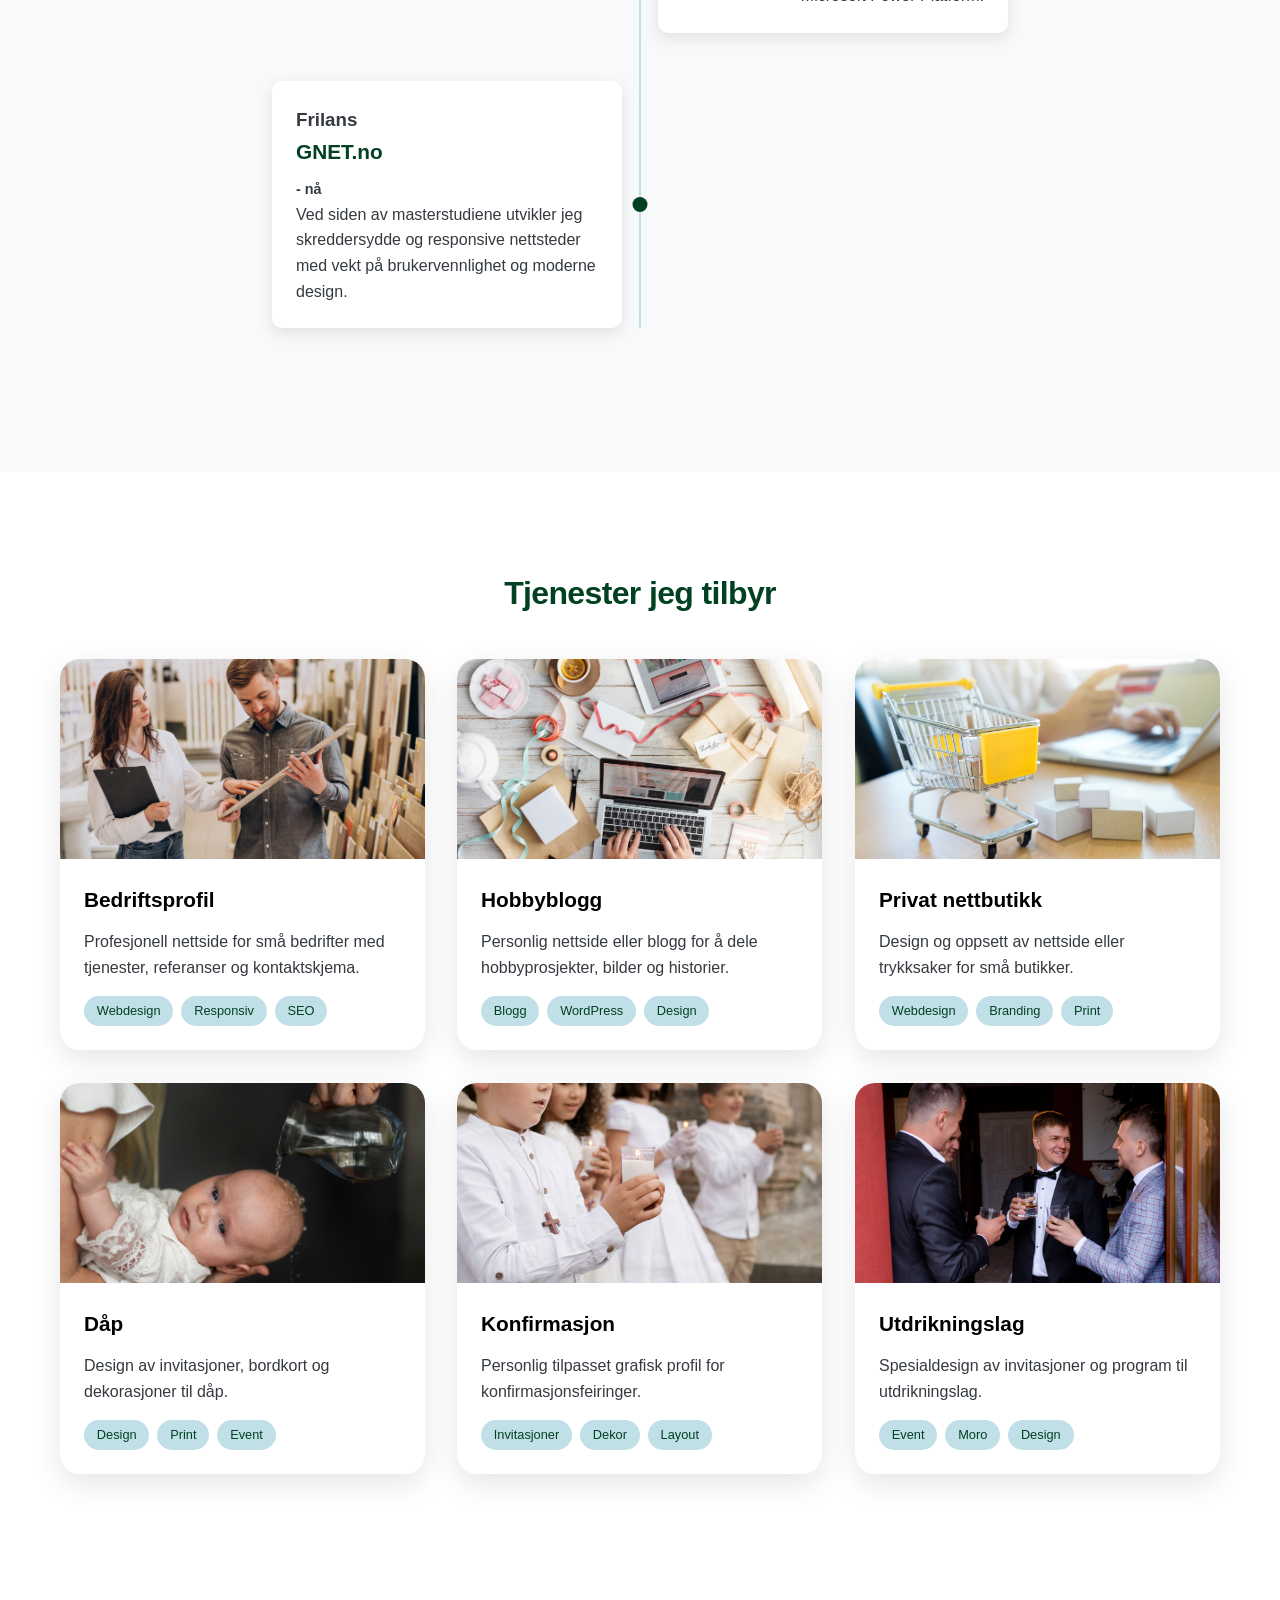
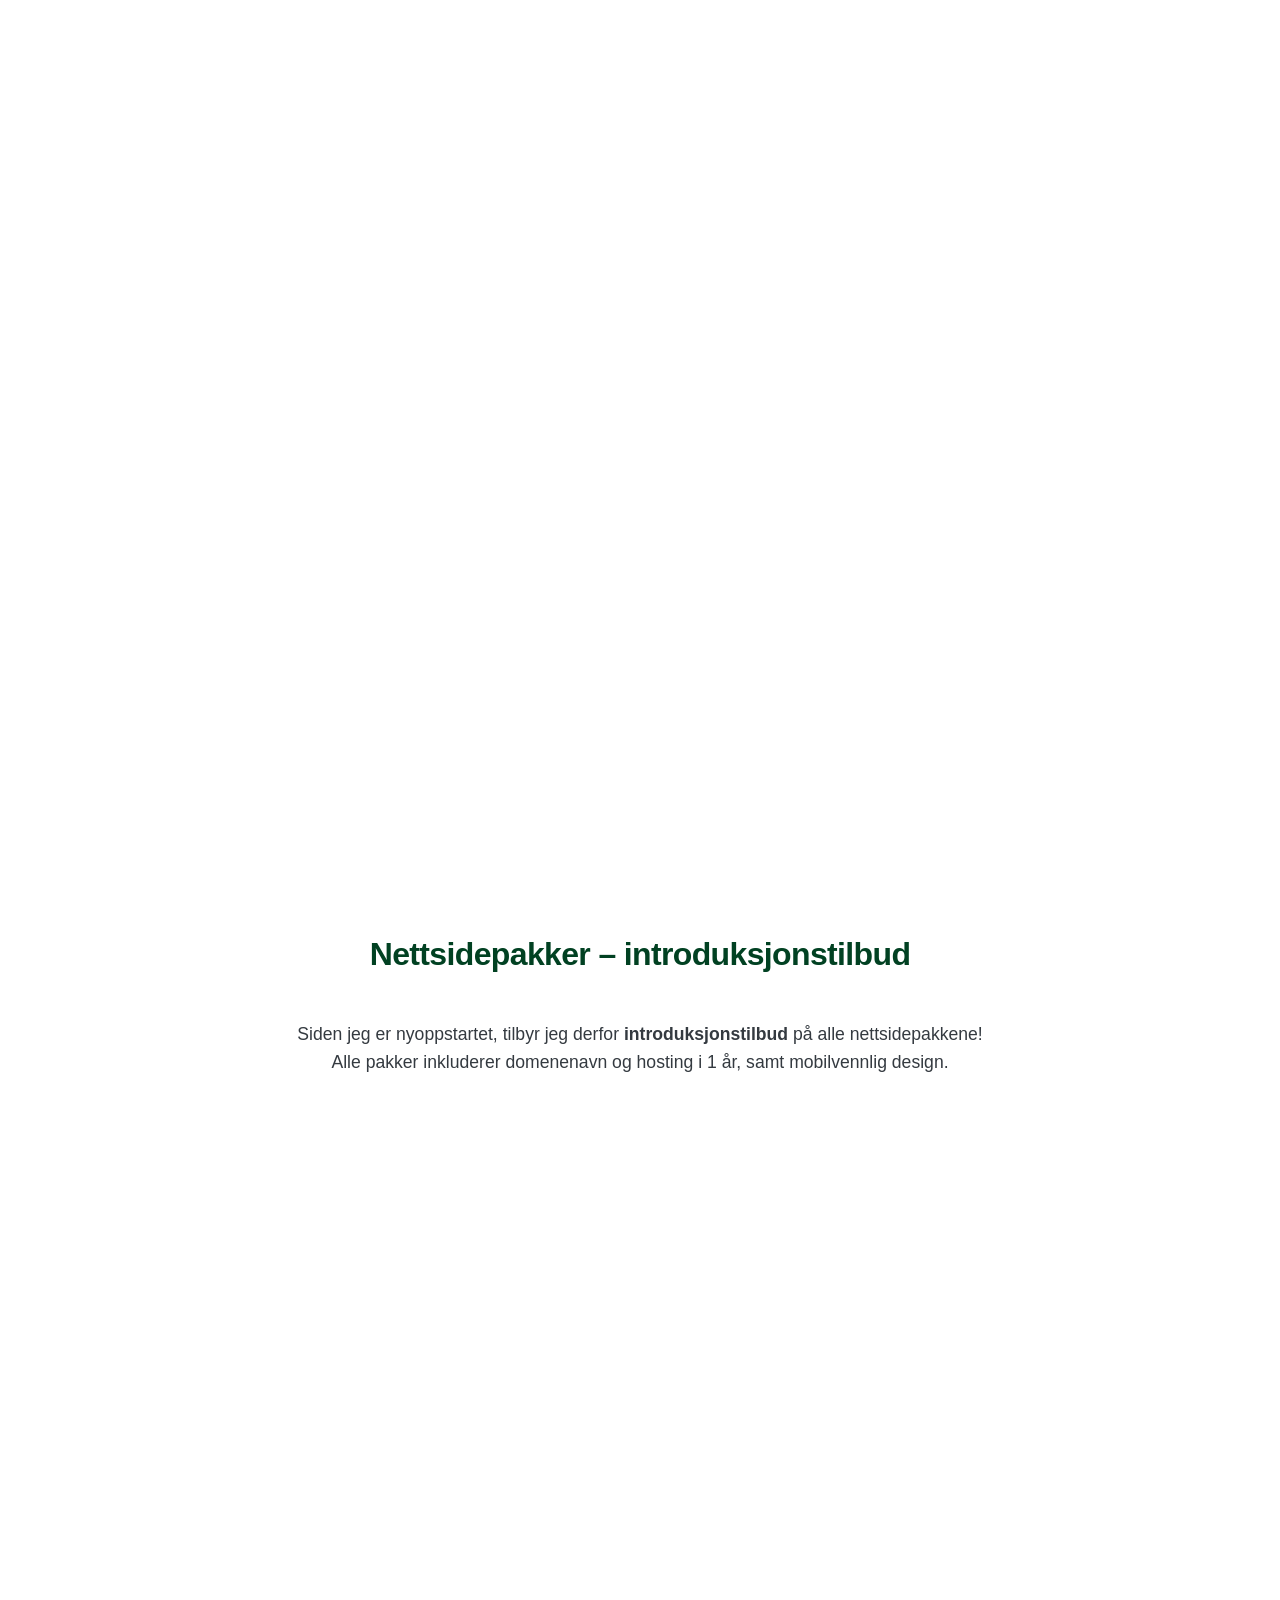
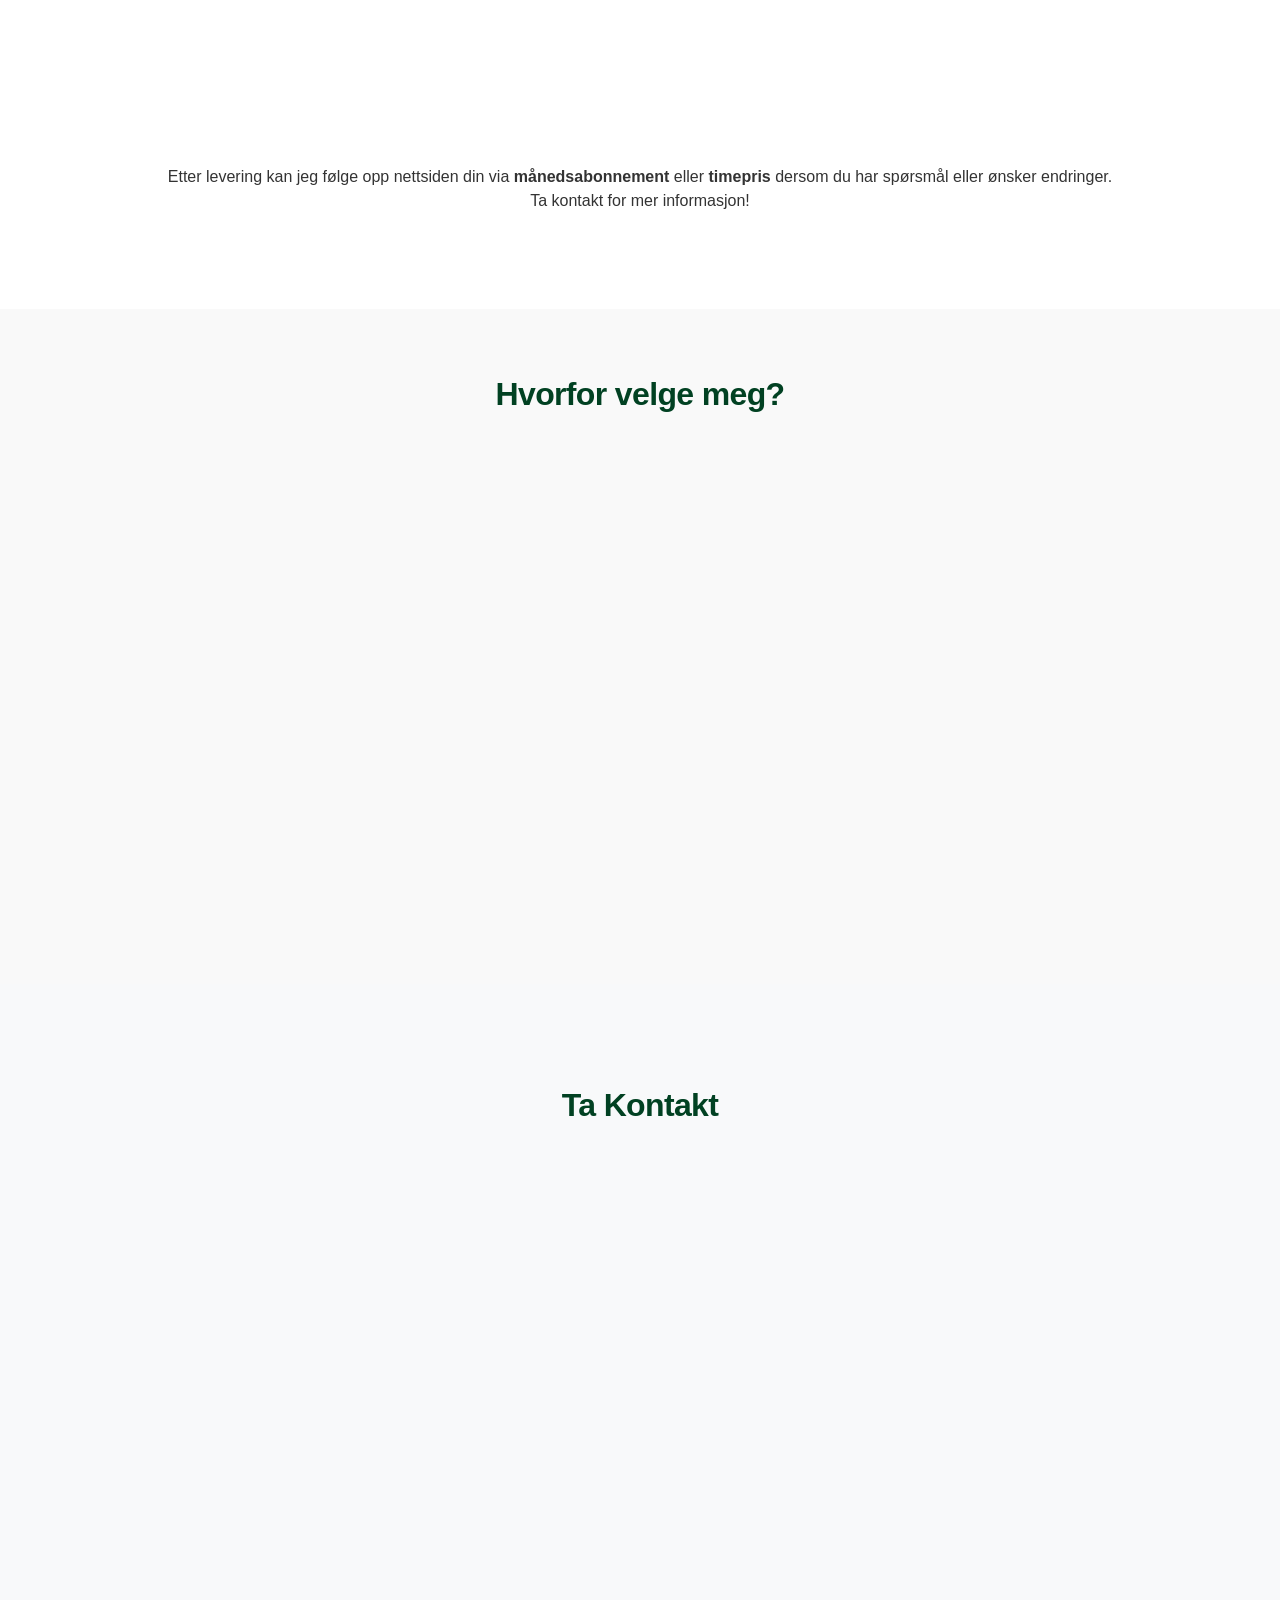
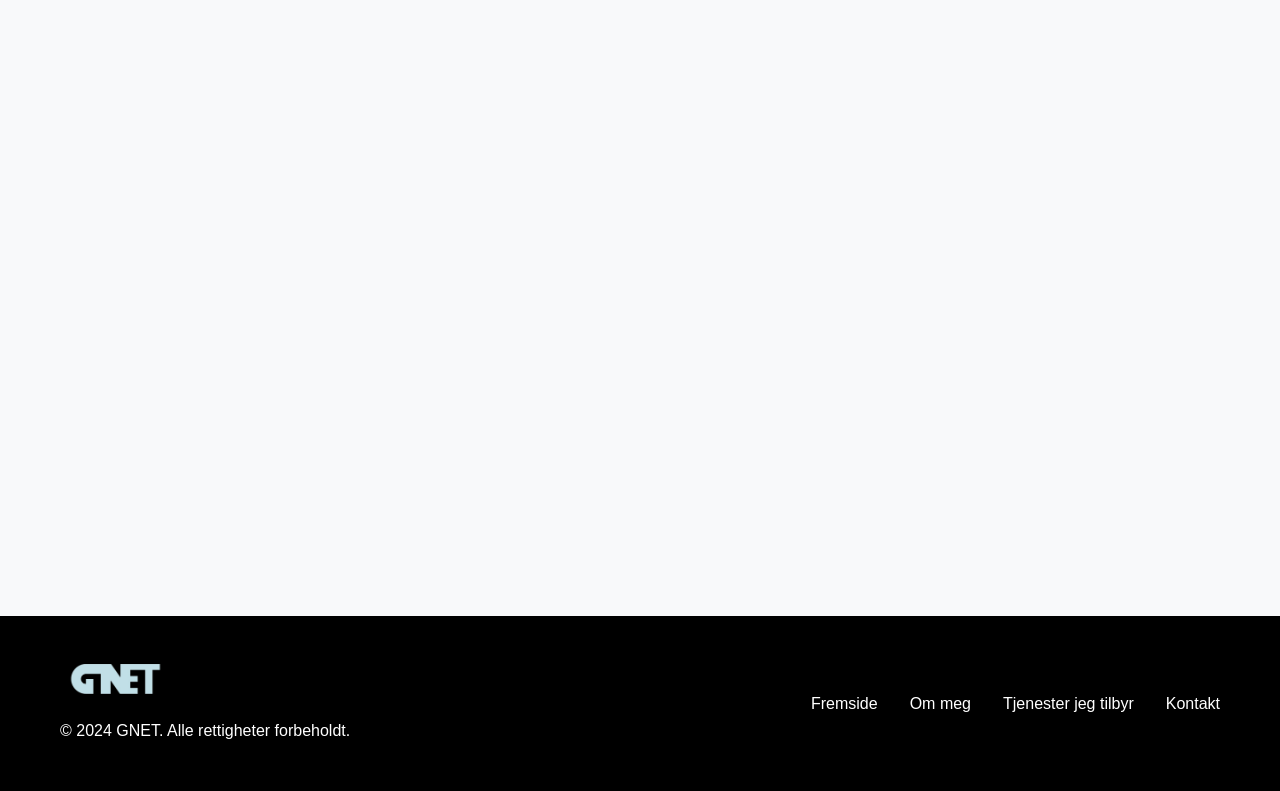
==== commit c2c63355: "Update index.html" ====
--- a/index.html
+++ b/index.html
@@ -389,7 +389,7 @@
                             <span class="tag">Foreninger</span>
                         </div>
 
-                        <p class="price"><span class="original-price">3 500 kr</span> <br><strong>3 000 kr</strong></p>
+                        <p class="price"><span class="original-price">3 500 kr</span> <br><strong>2 998 kr</strong></p>
                     </div>
                 </div>
 
@@ -412,7 +412,7 @@
                             <span class="tag">Arrangementer</span>
                         </div>
 
-                        <p class="price"><span class="original-price">6 000 kr</span> <br><strong>5 000 kr</strong></p>
+                        <p class="price"><span class="original-price">6 000 kr</span> <br><strong>4 998 kr</strong></p>
                     </div>
                 </div>
 
@@ -435,7 +435,7 @@
                             <span class="tag">Portefølje</span>
                         </div>
 
-                        <p class="price"><span class="original-price">9 000 kr</span> <br><strong>7 500 kr</strong></p>
+                        <p class="price"><span class="original-price">9 000 kr</span> <br><strong>7 498 kr</strong></p>
                     </div>
                 </div>
 
@@ -542,9 +542,9 @@
                     <label for="package">Hvilken pakke ønsker du? *</label>
                     <select id="package" name="package" required>
                         <option value="" disabled selected>Velg en pakke</option>
-                        <option value="Startpakke">Startpakke – 1 800 kr (introduksjonstilbud)</option>
-                        <option value="Eventpakke">Eventpakke – 4 000 kr (introduksjonstilbud)</option>
-                        <option value="All-in-one">All-in-one – 7 000 kr (introduksjonstilbud)</option>
+                        <option value="Startpakke">Startpakke – 2 998 kr (introduksjonstilbud)</option>
+                        <option value="Eventpakke">Eventpakke – 4 998 kr (introduksjonstilbud)</option>
+                        <option value="All-in-one">All-in-one – 7 498 kr (introduksjonstilbud)</option>
                         <option value="Usikker">Usikker / ønsker rådgivning</option>
                     </select>
                 </div>
@@ -622,3 +622,4 @@
 
 </html>
 
+
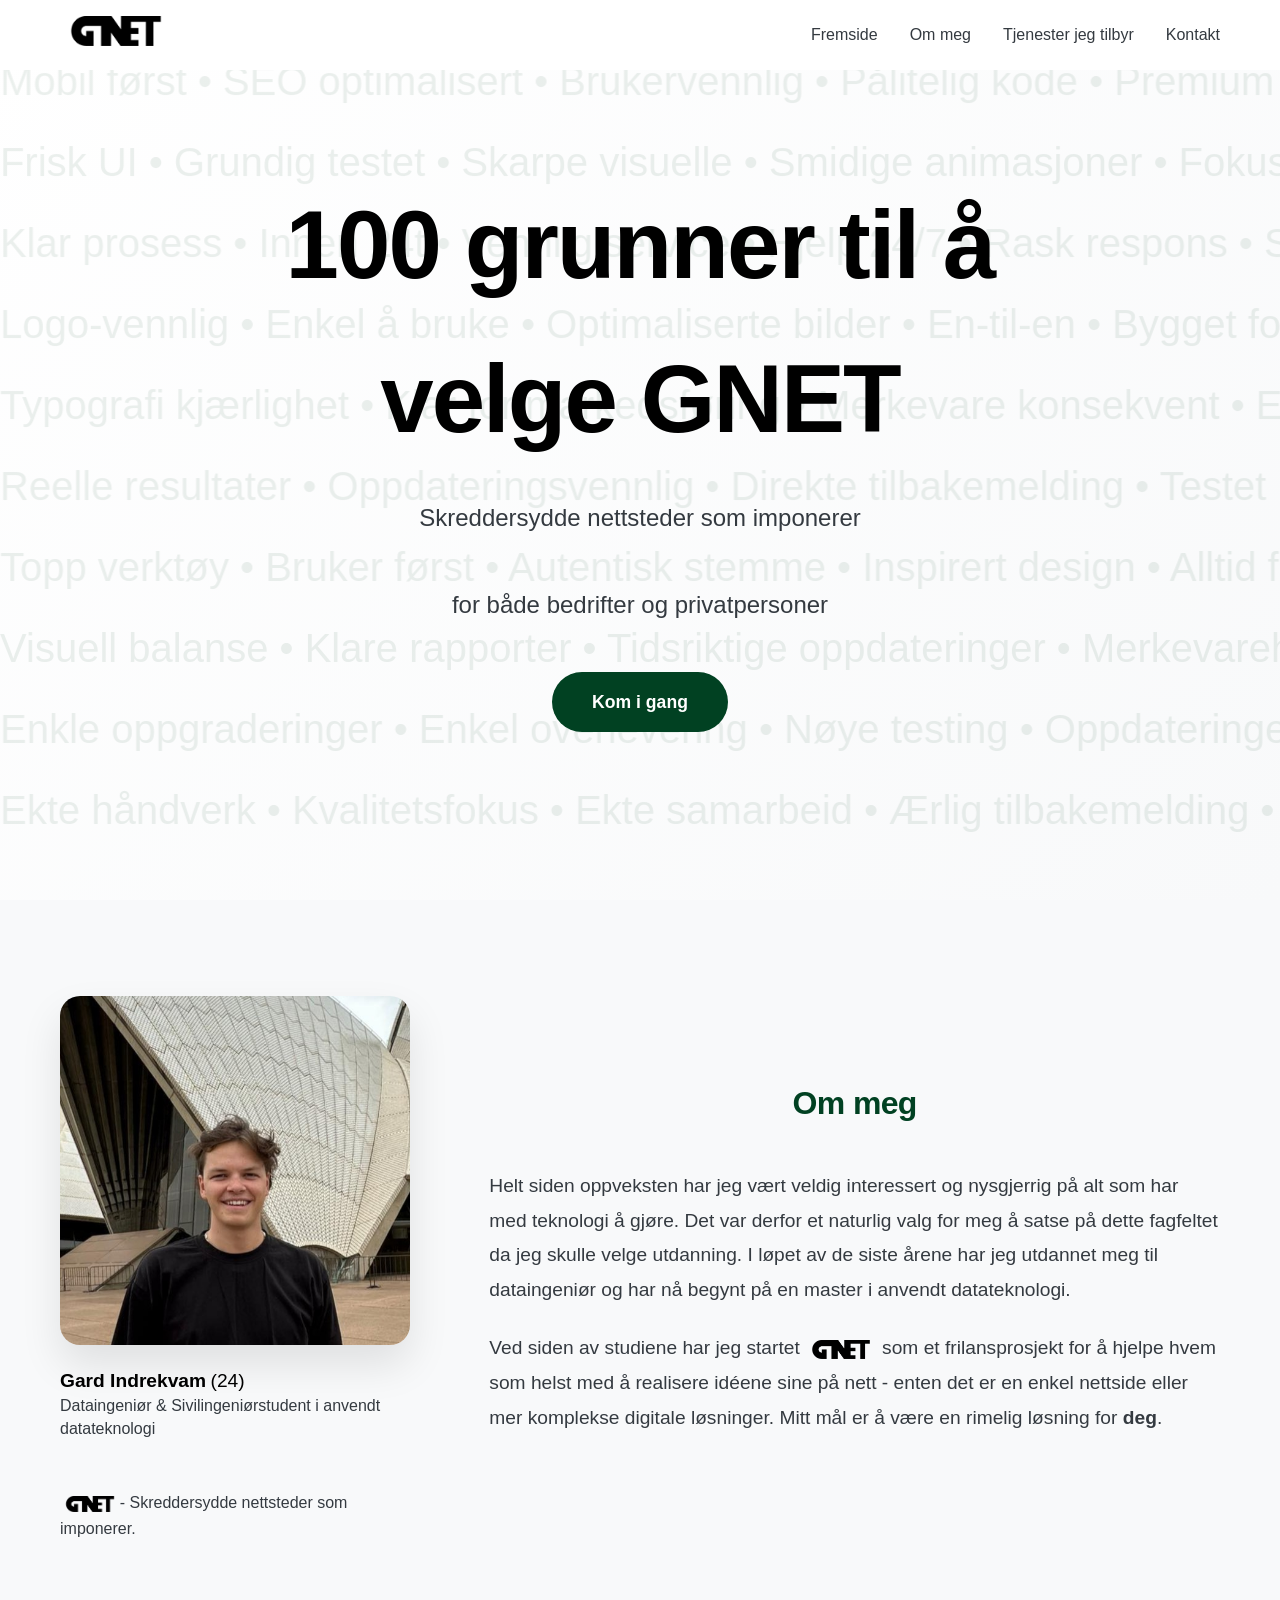
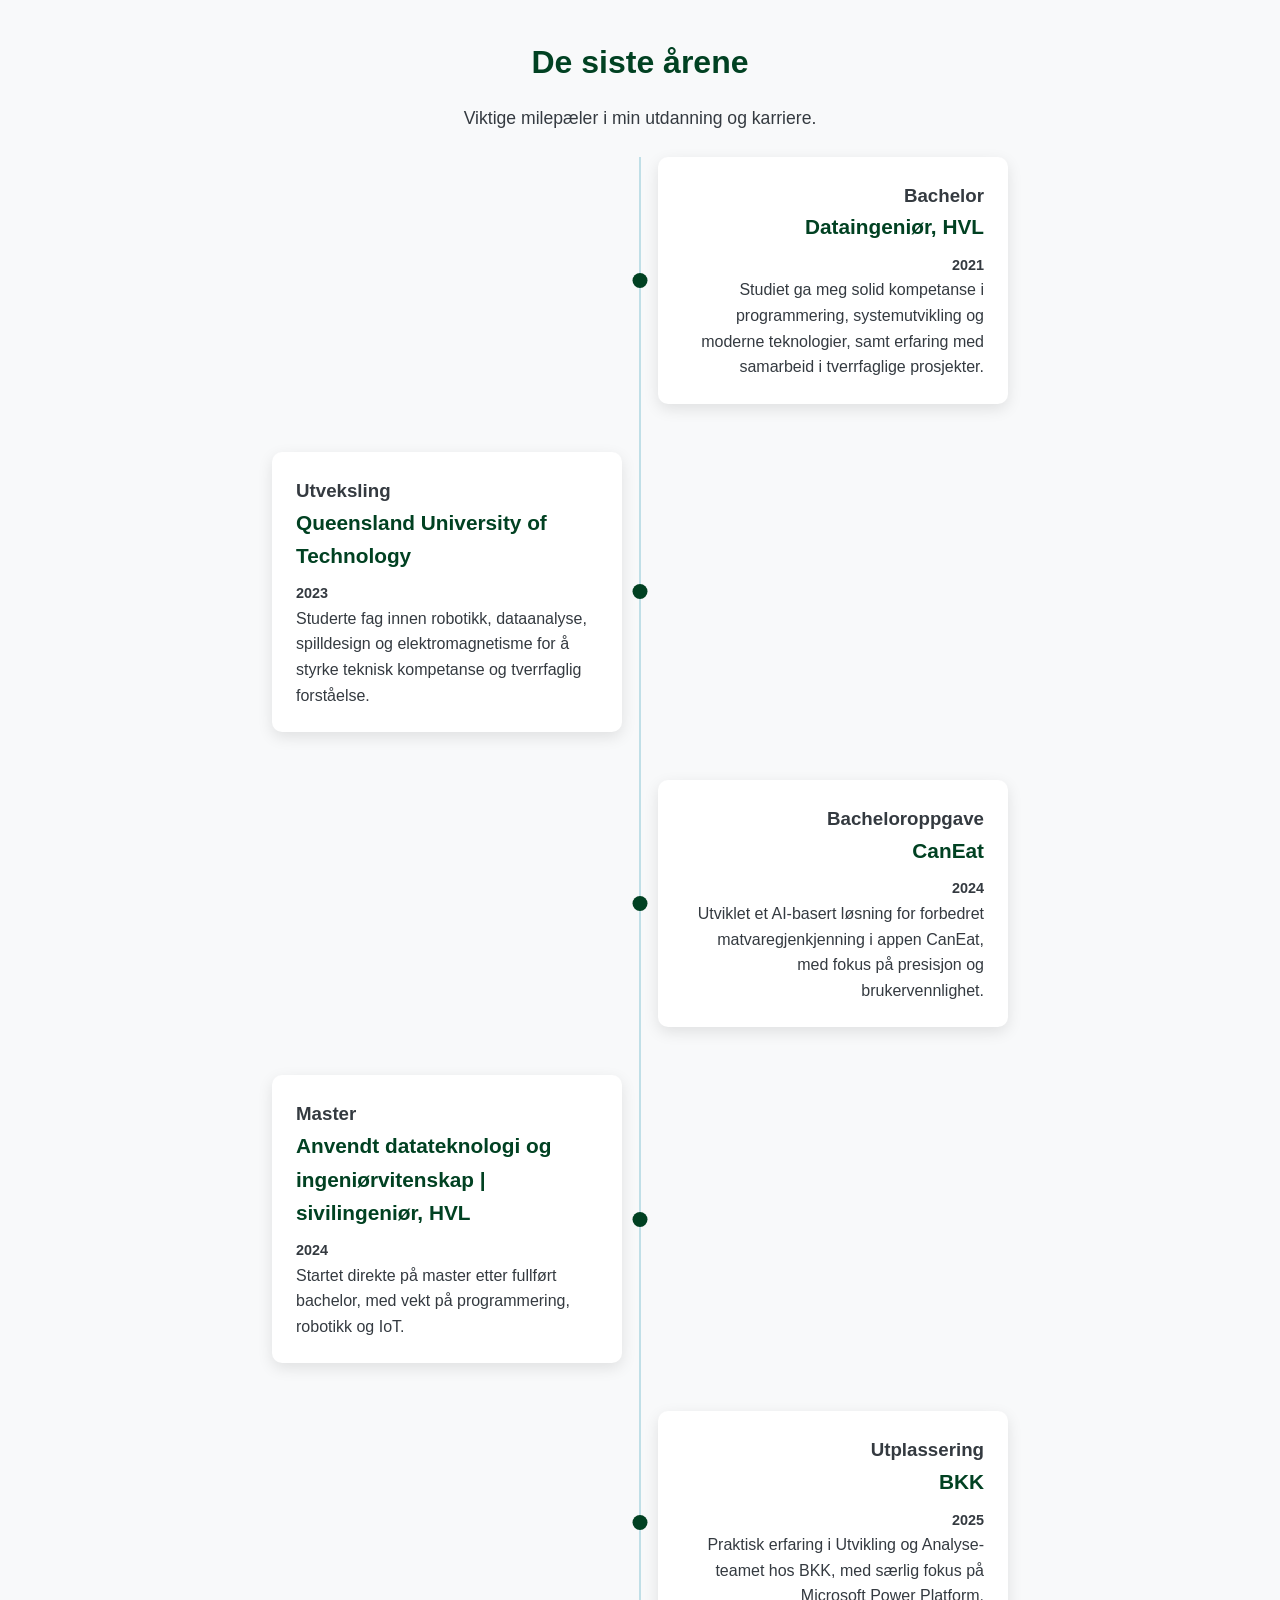
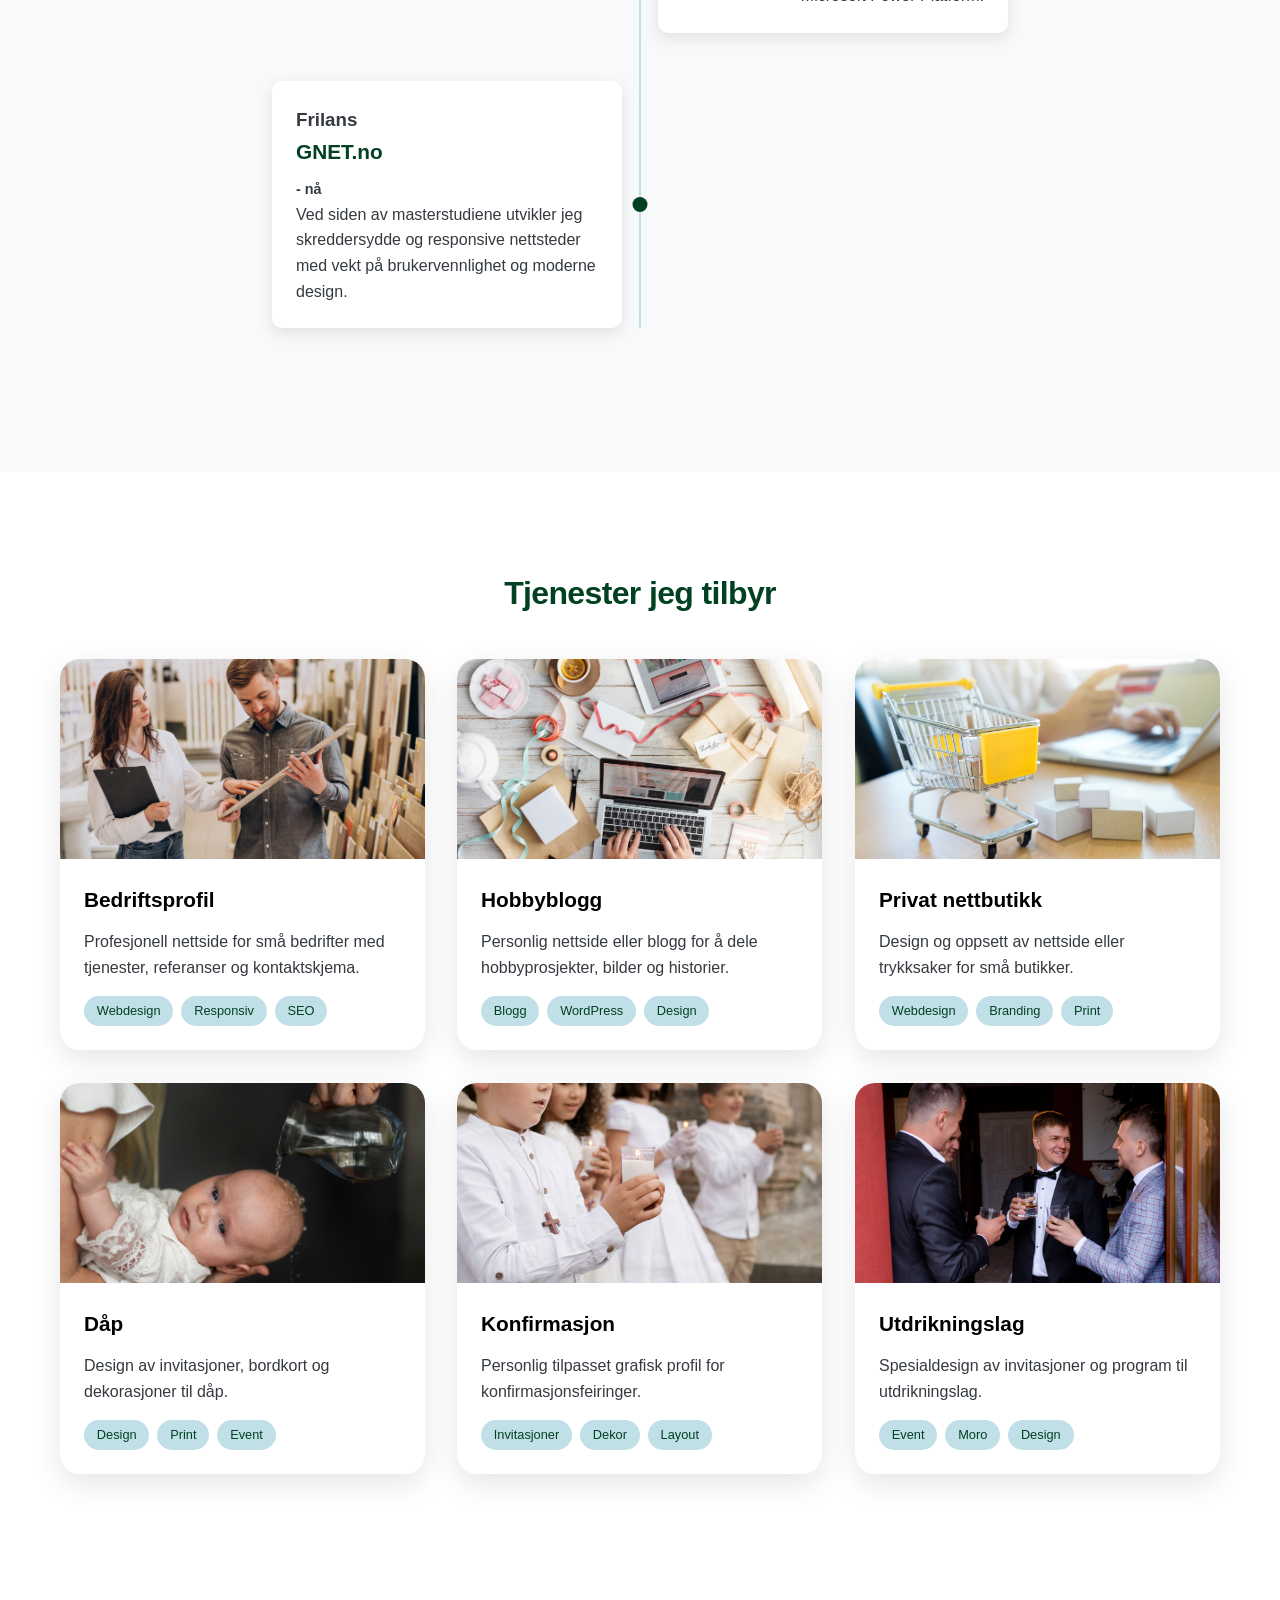
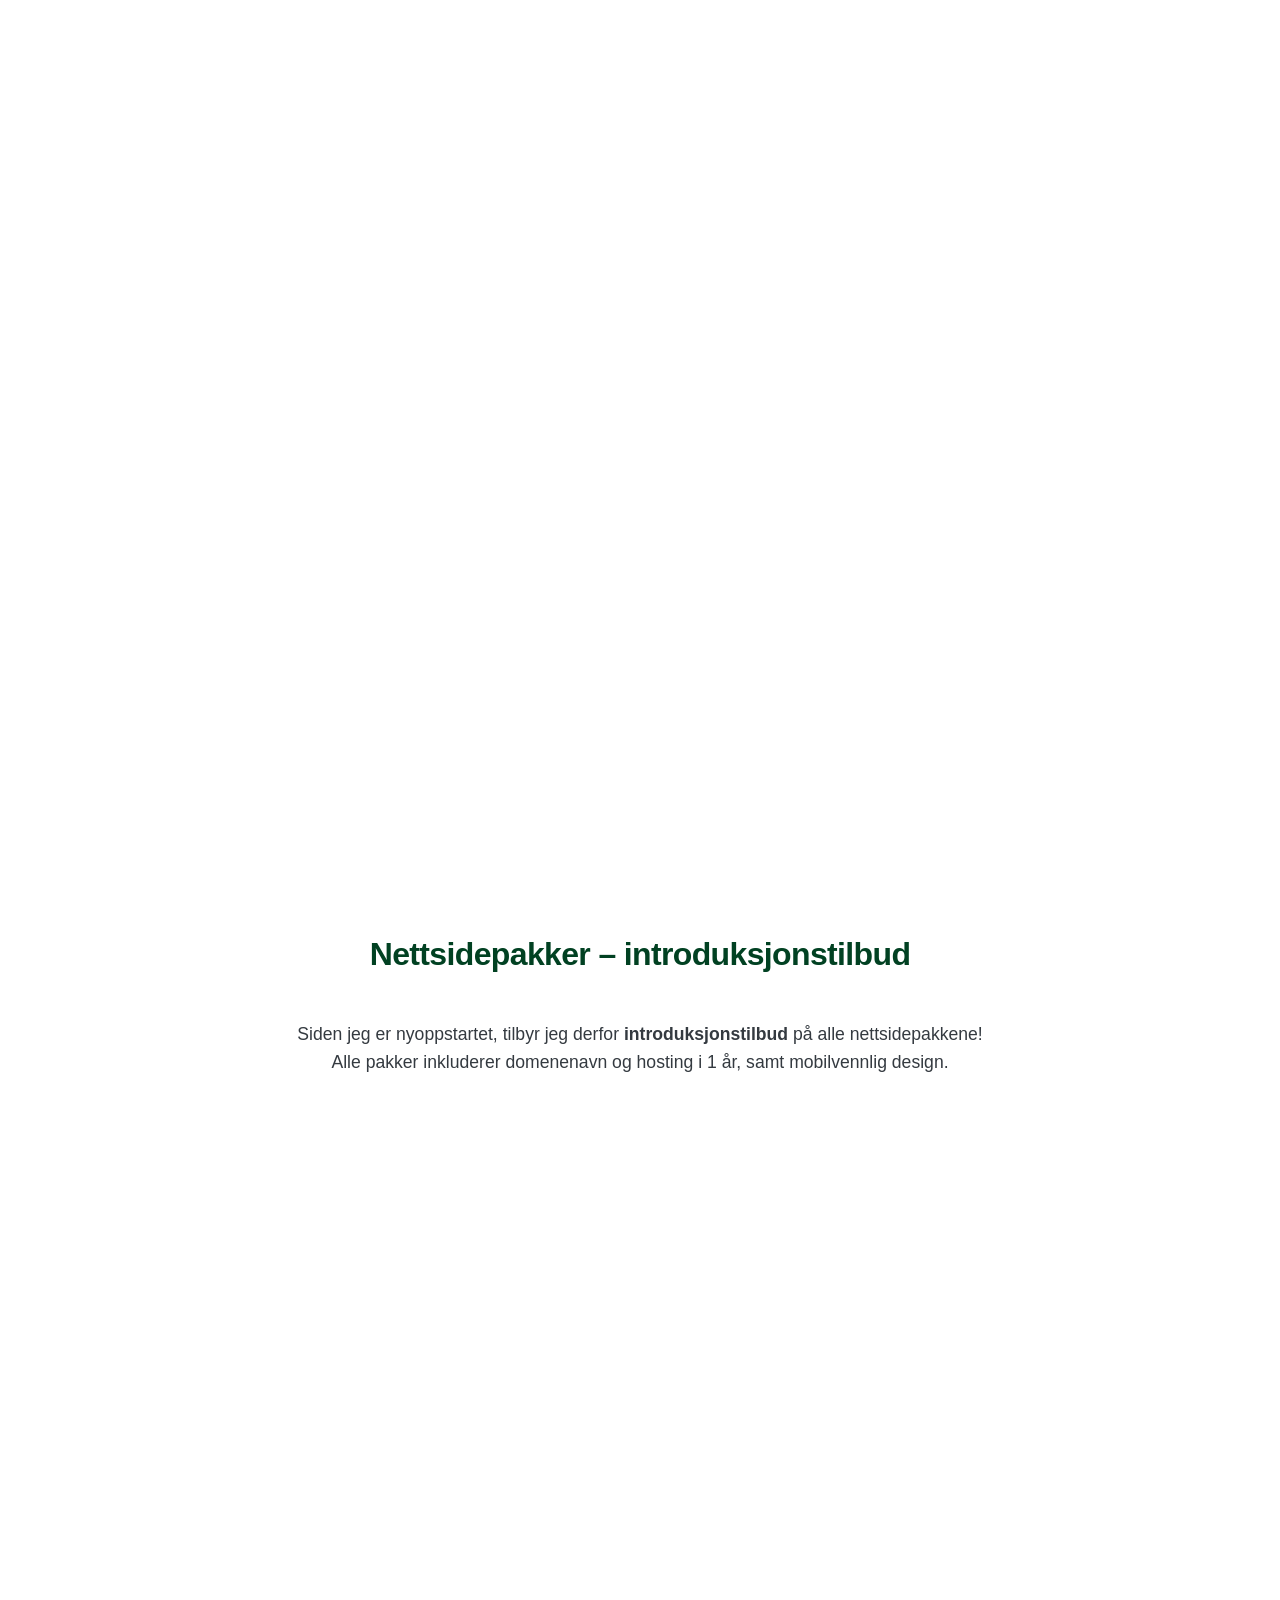
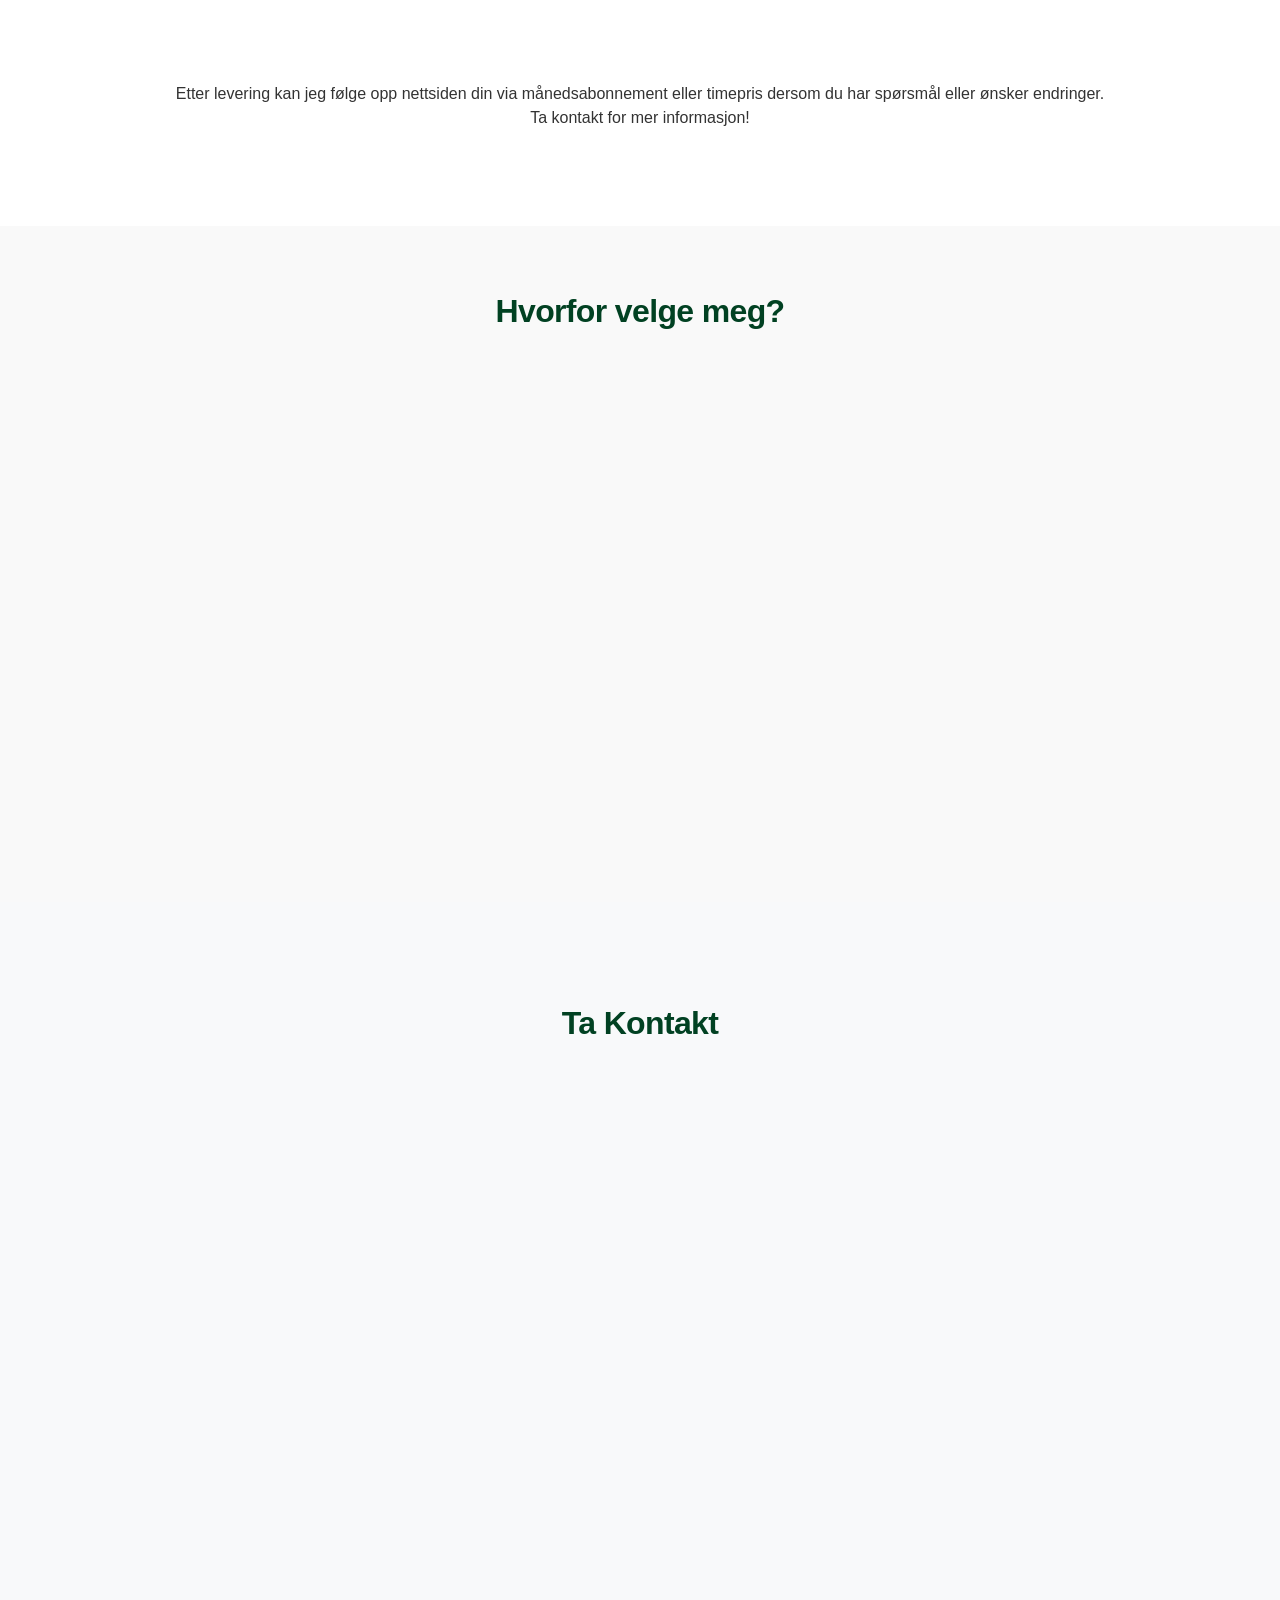
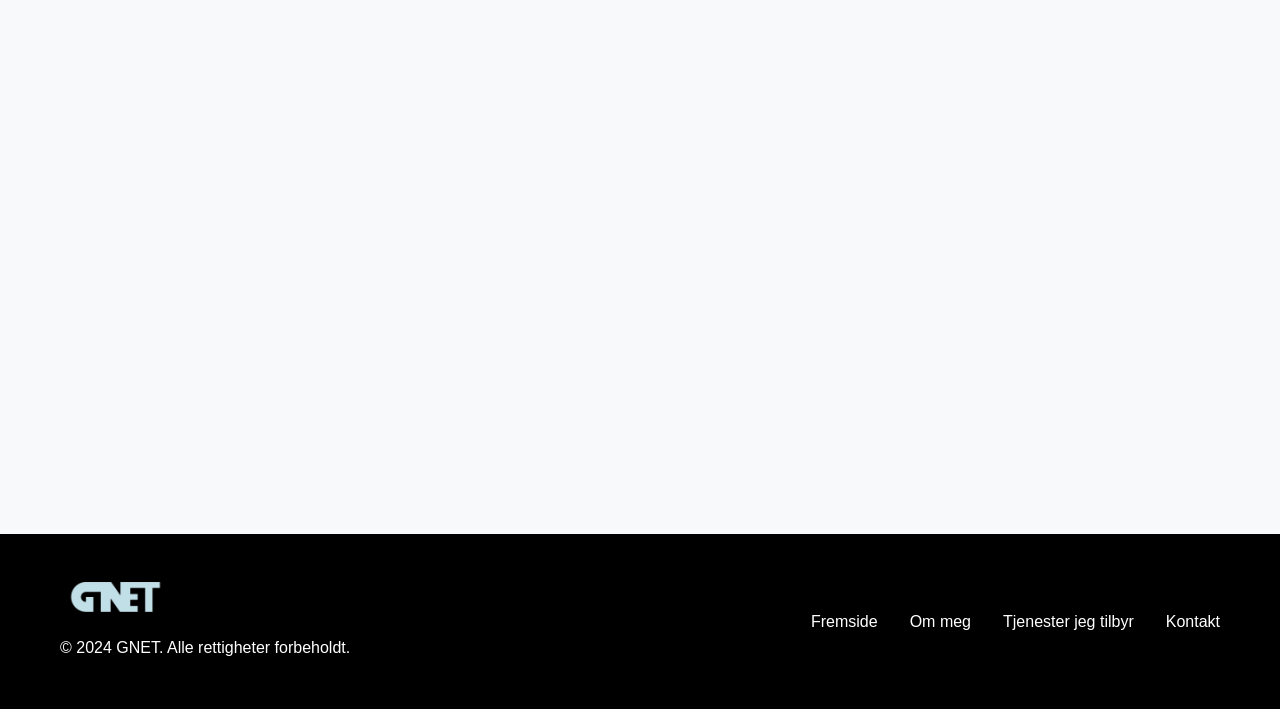
==== commit 241b6bc3: "Update index.html" ====
--- a/index.html
+++ b/index.html
@@ -389,7 +389,7 @@
                             <span class="tag">Foreninger</span>
                         </div>
 
-                        <p class="price"><span class="original-price">3 500 kr</span> <br><strong>2 998 kr</strong></p>
+                        
                     </div>
                 </div>
 
@@ -412,7 +412,7 @@
                             <span class="tag">Arrangementer</span>
                         </div>
 
-                        <p class="price"><span class="original-price">6 000 kr</span> <br><strong>4 998 kr</strong></p>
+                        
                     </div>
                 </div>
 
@@ -435,7 +435,7 @@
                             <span class="tag">Portefølje</span>
                         </div>
 
-                        <p class="price"><span class="original-price">9 000 kr</span> <br><strong>7 498 kr</strong></p>
+                        
                     </div>
                 </div>
 
@@ -444,8 +444,8 @@
 
             <!-- Tilleggsinformasjon -->
             <div class="pakke-tillegg" style="margin-top: 40px; text-align: center;">
-                <p>Etter levering kan jeg følge opp nettsiden din via <strong>månedsabonnement</strong> eller
-                    <strong>timepris</strong> dersom du har spørsmål eller ønsker endringer. <br> Ta kontakt for mer
+                <p>Etter levering kan jeg følge opp nettsiden din via månedsabonnement eller
+                    timepris dersom du har spørsmål eller ønsker endringer. <br> Ta kontakt for mer
                     informasjon!
                 </p>
             </div>
@@ -623,3 +623,4 @@
 </html>
 
 
+
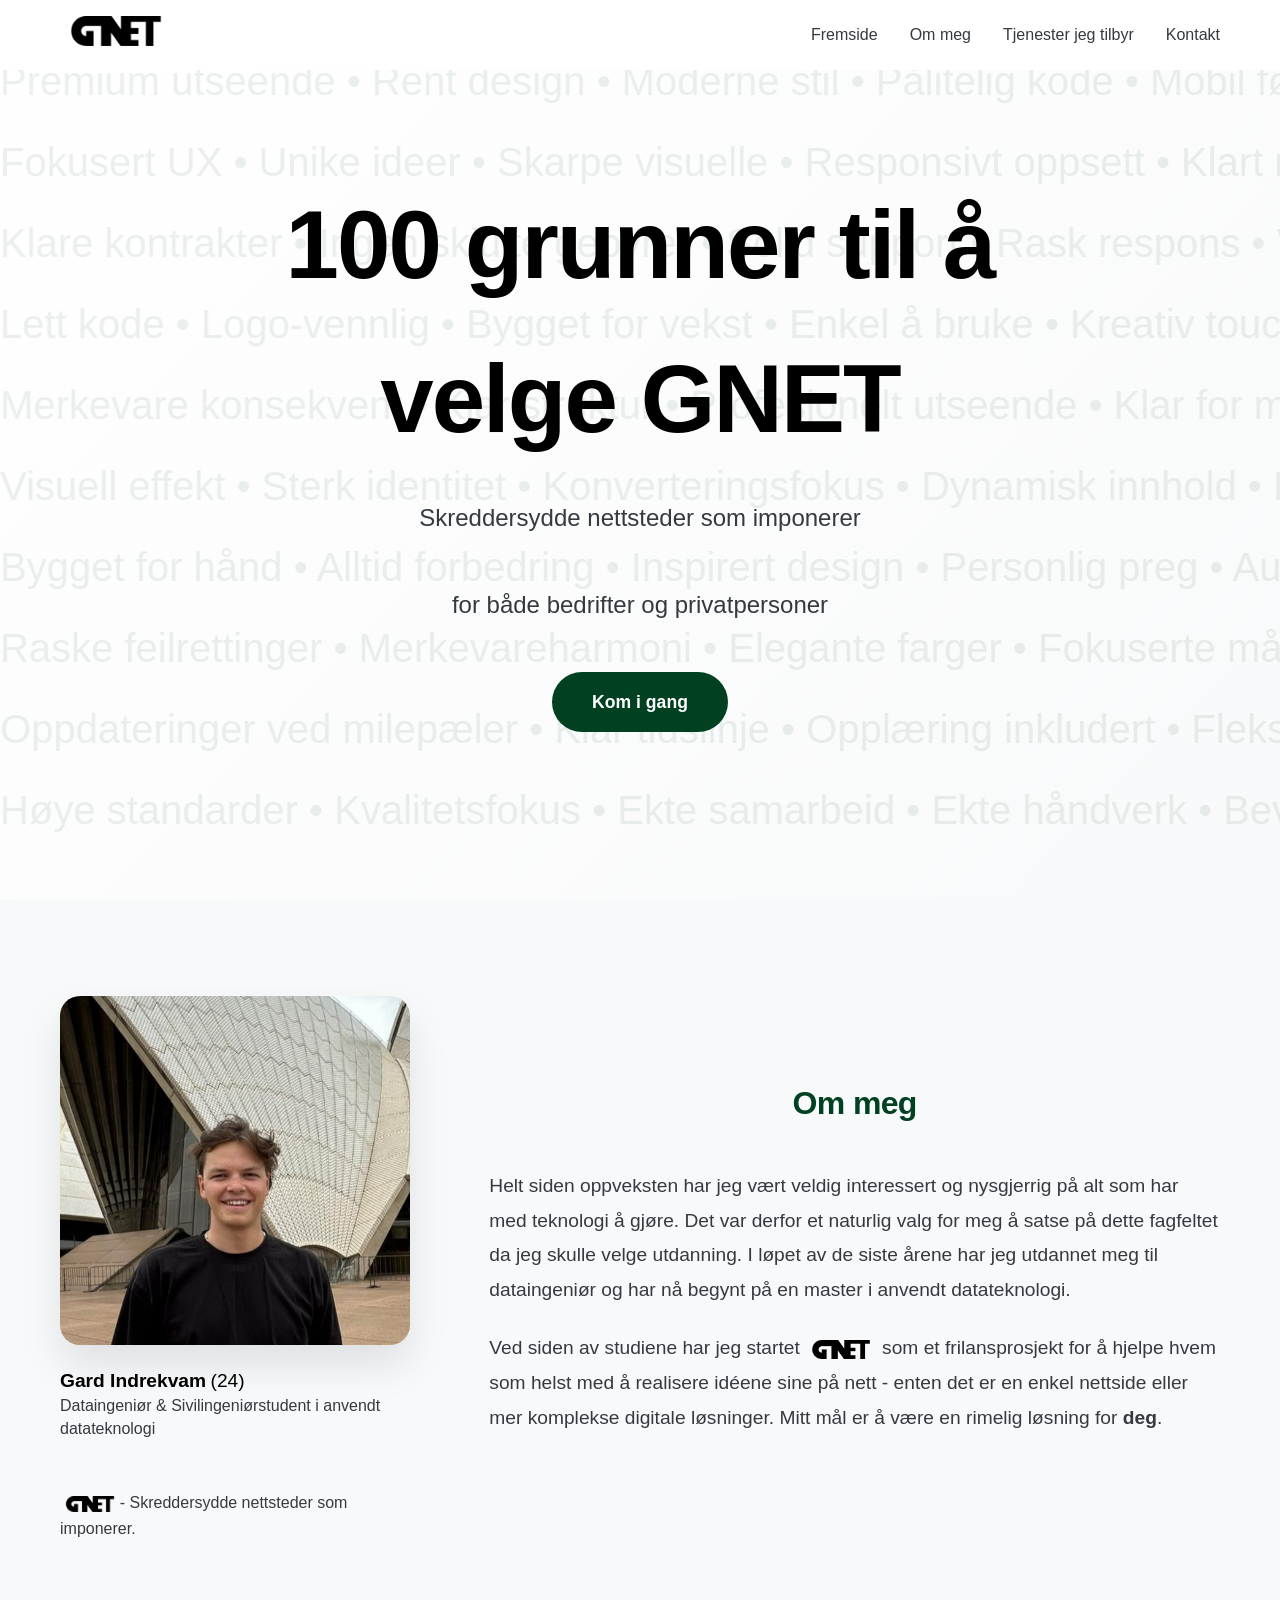
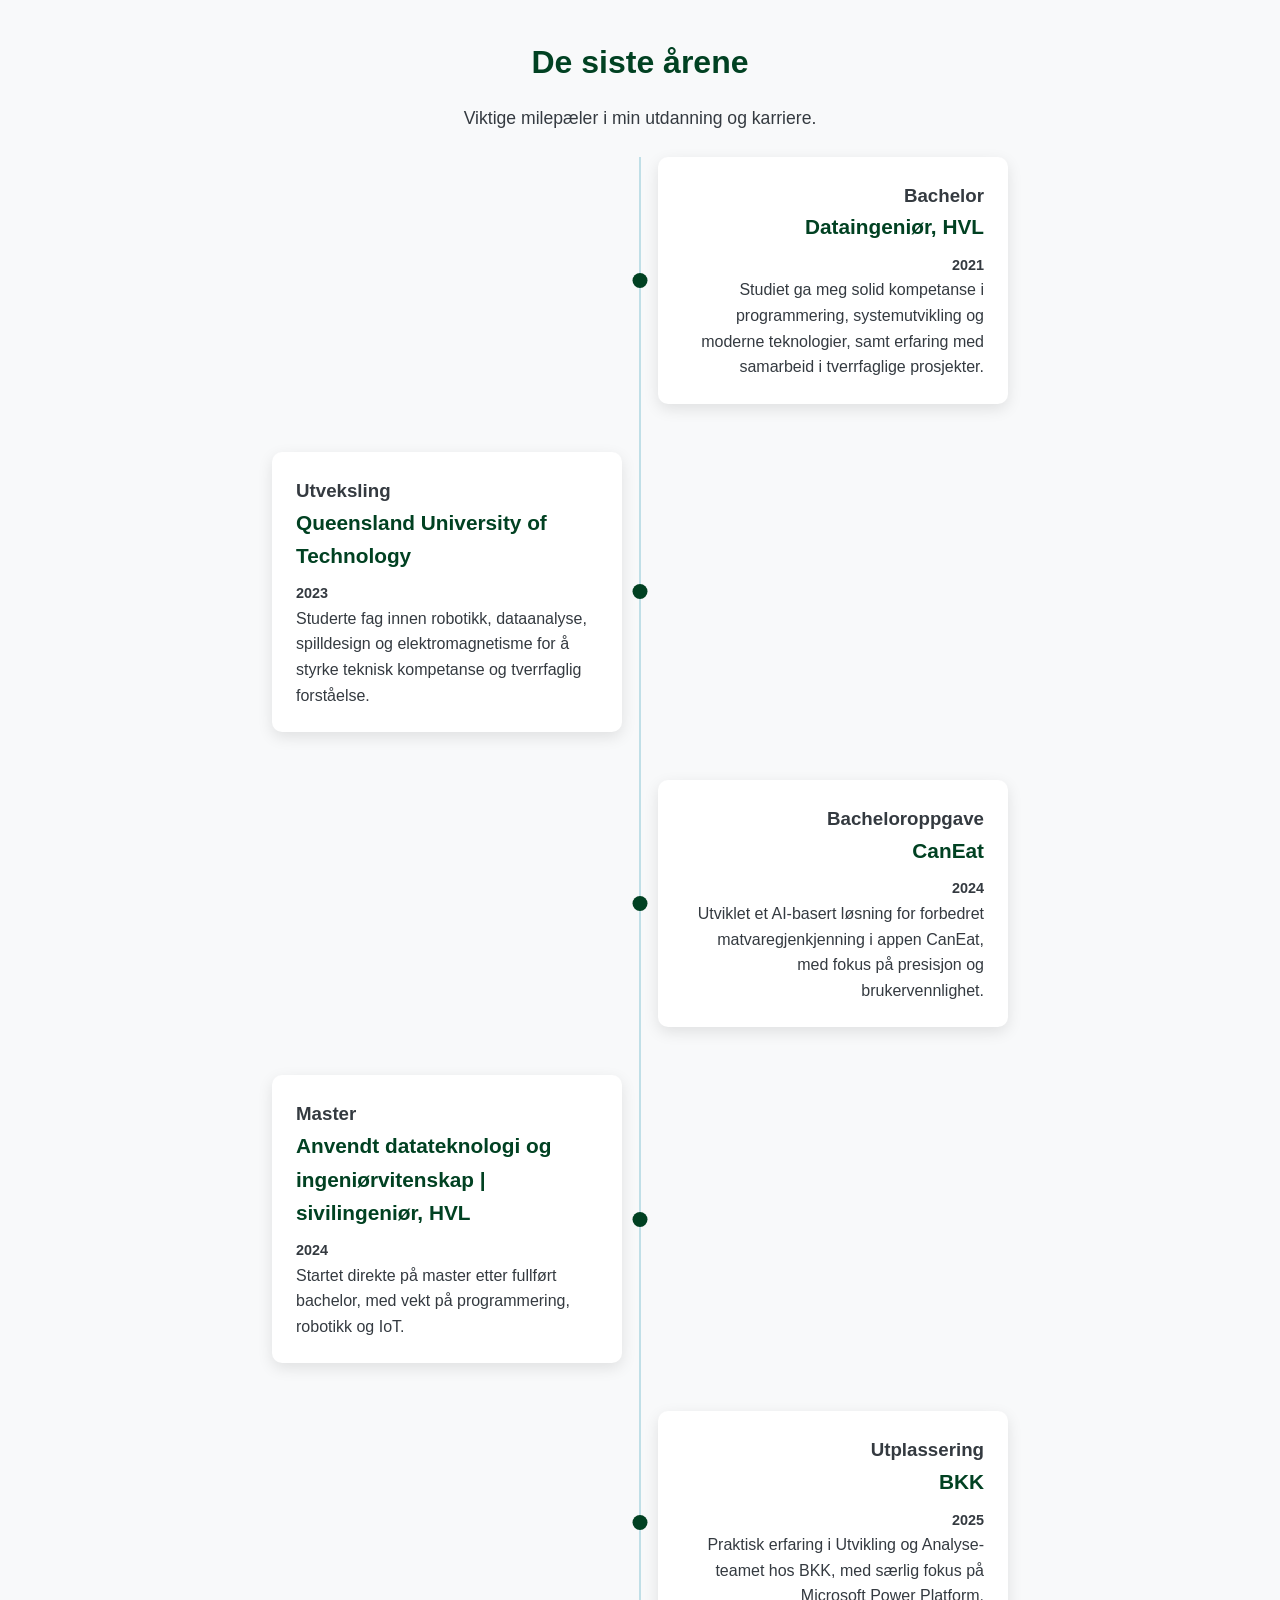
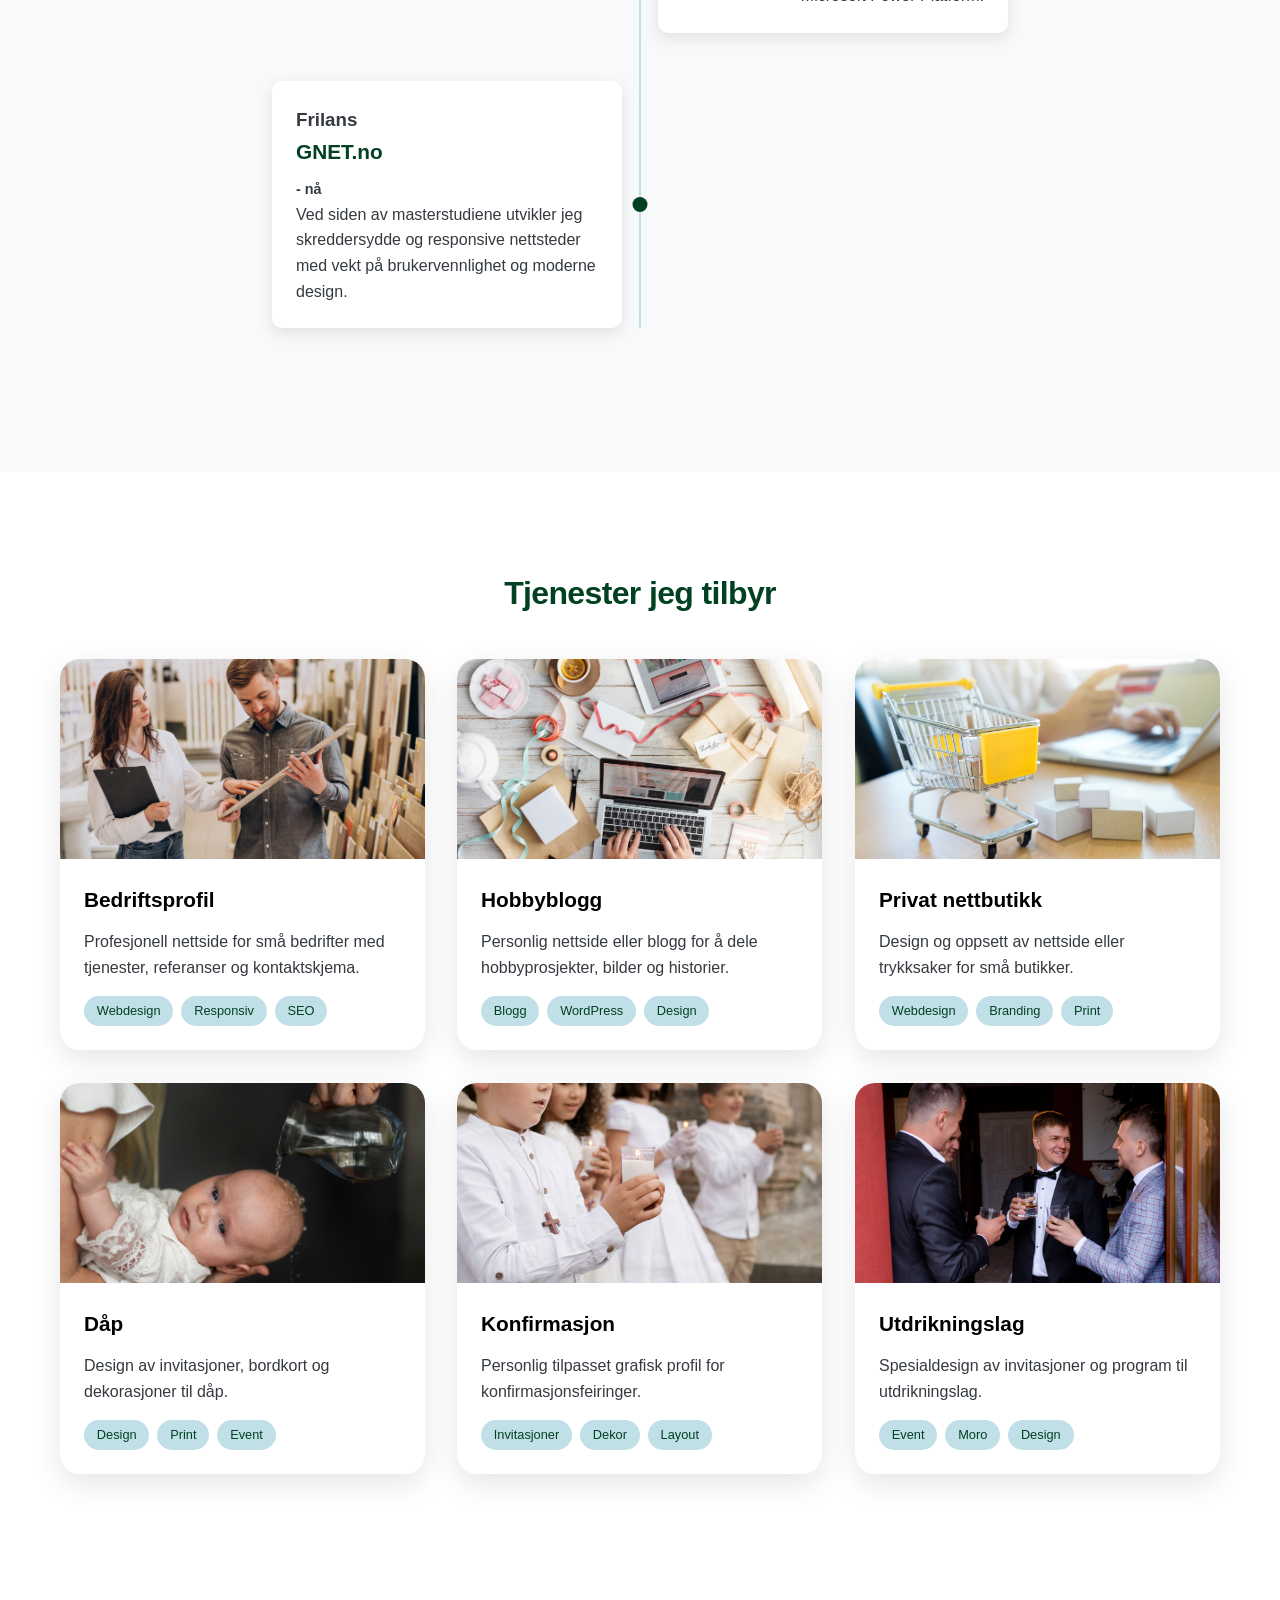
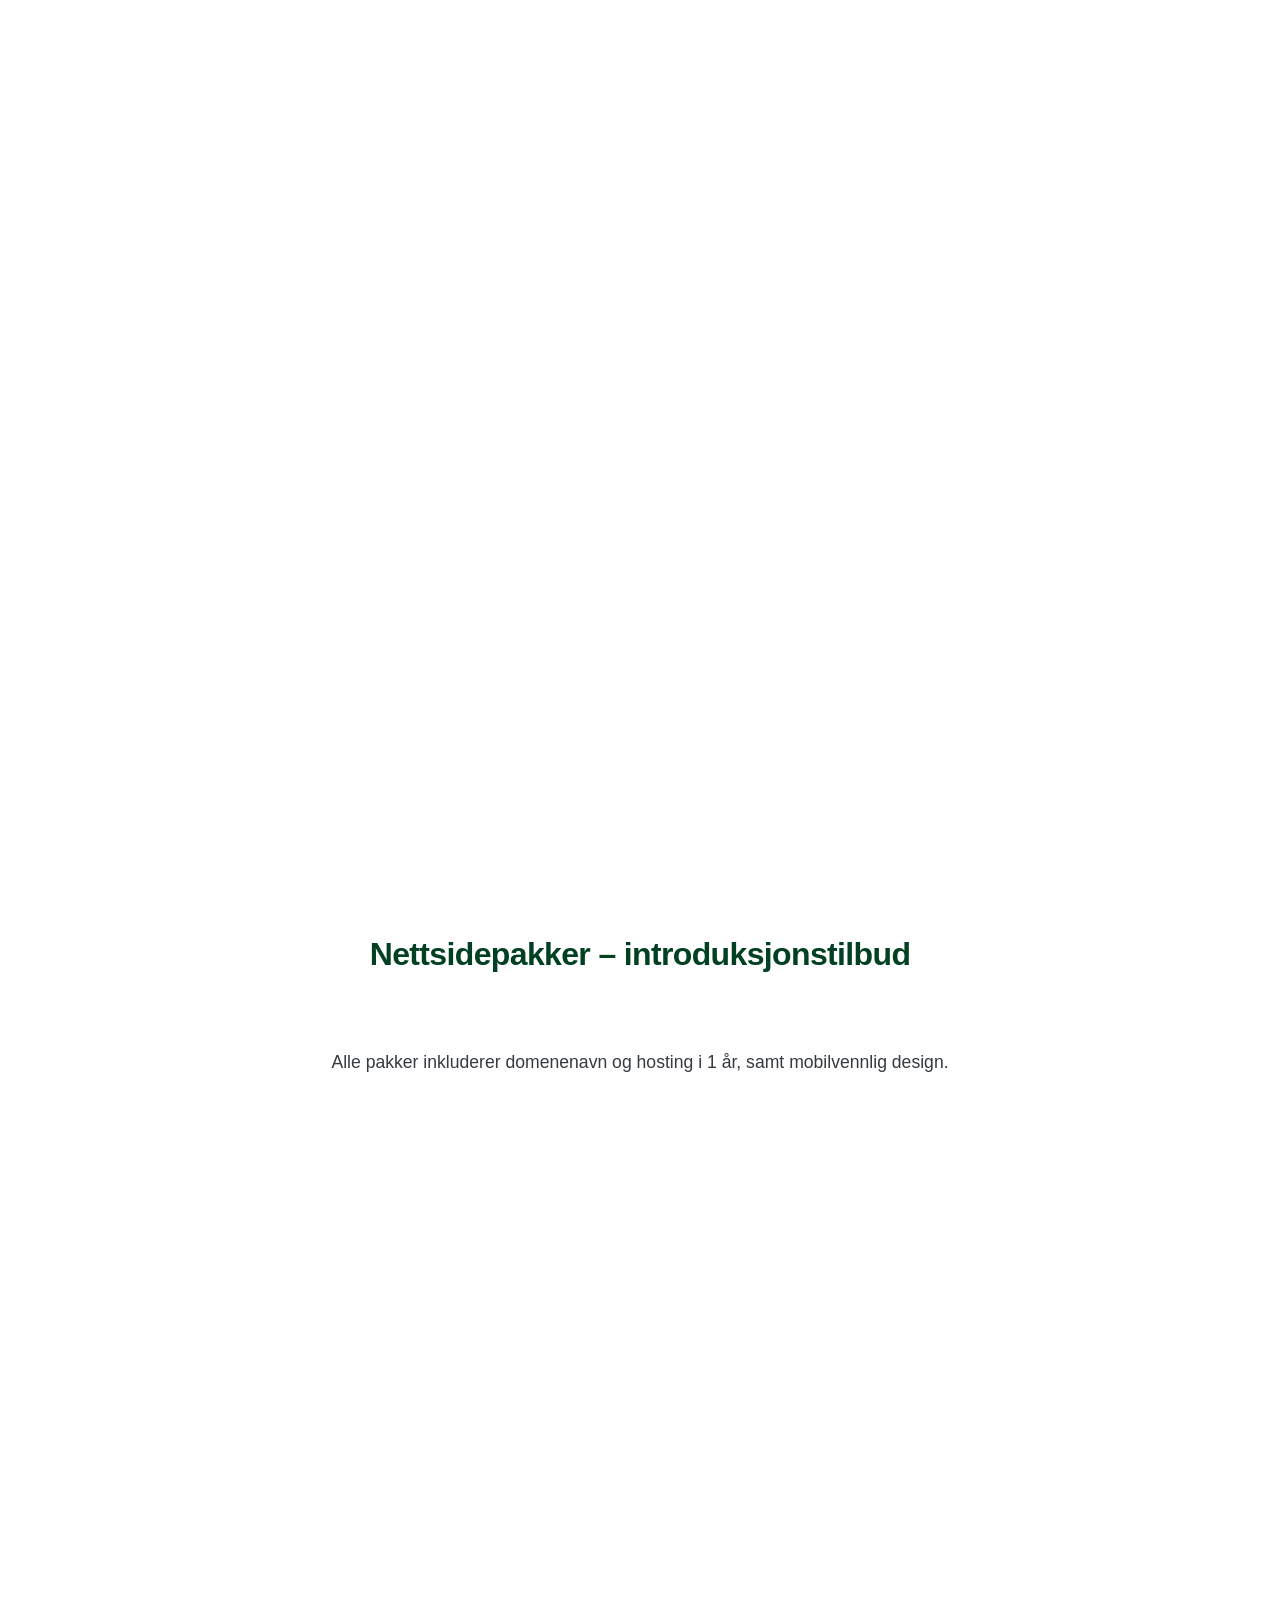
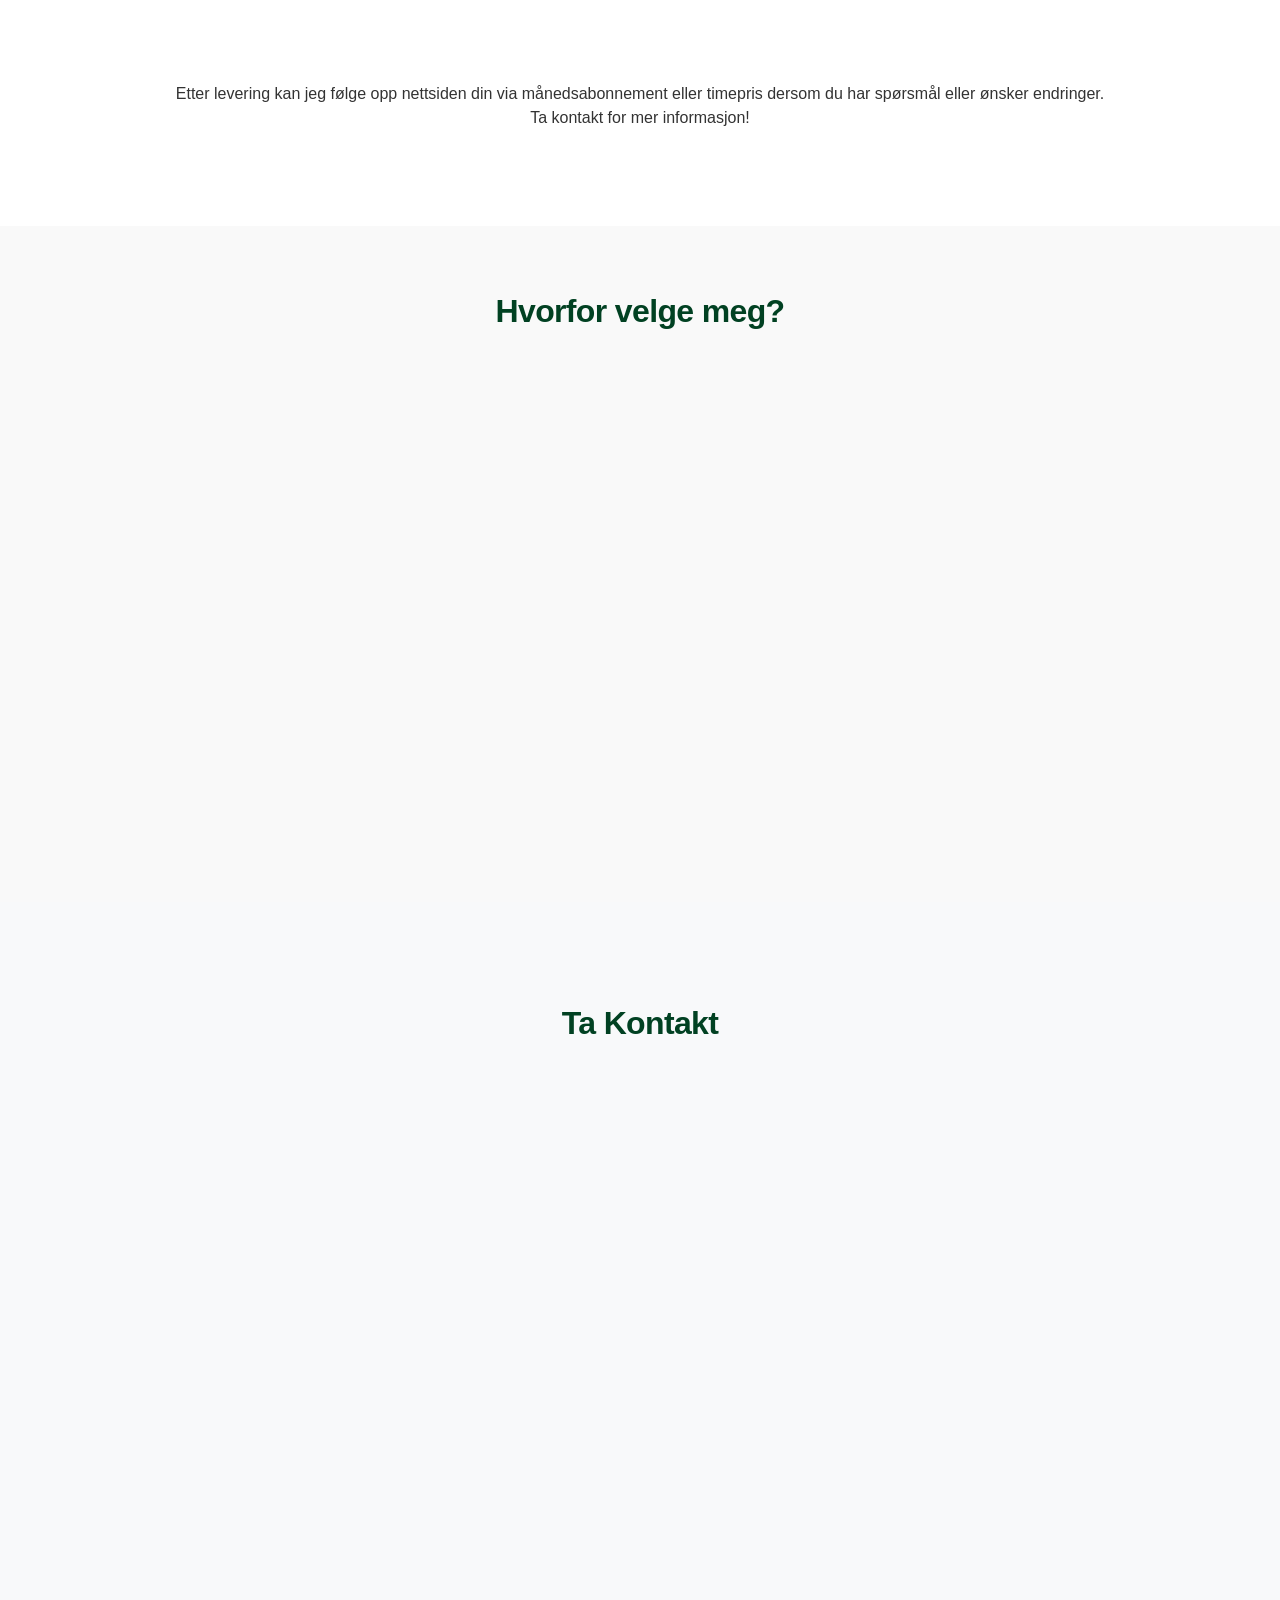
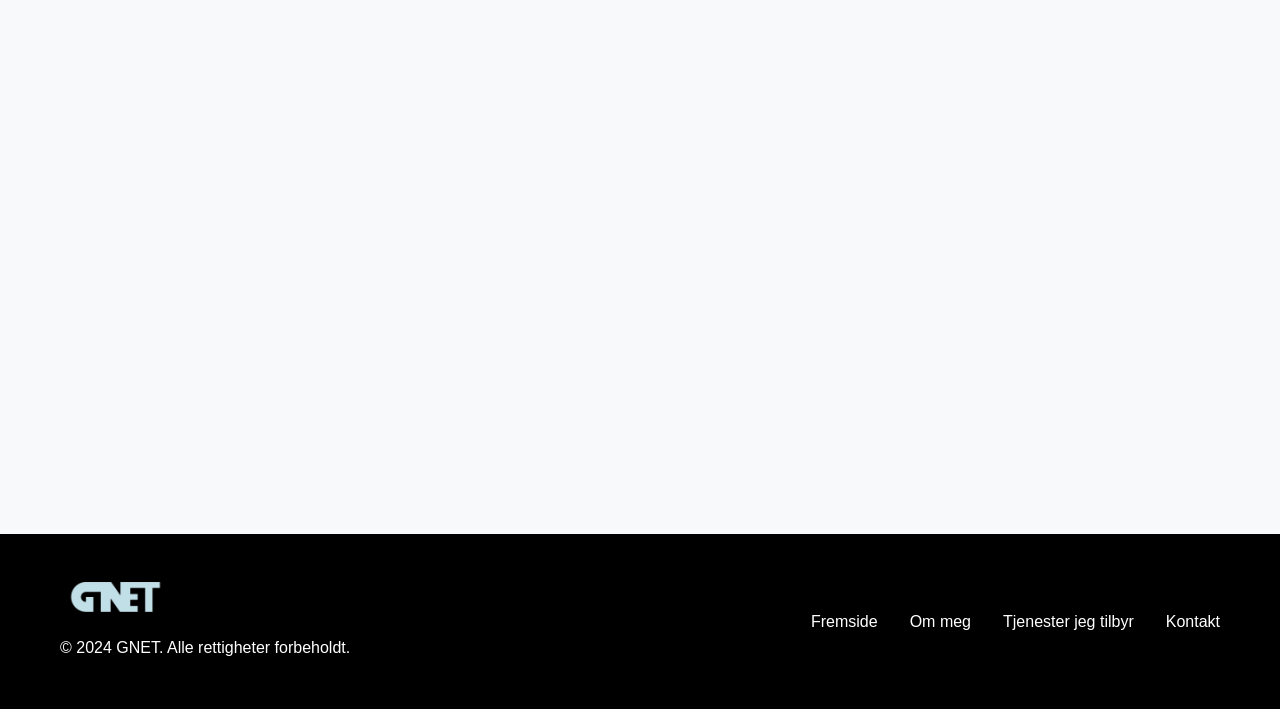
==== commit 30007538: "Update index.html" ====
--- a/index.html
+++ b/index.html
@@ -362,8 +362,7 @@
         <div class="container">
             <h2 class="section-title">Nettsidepakker – introduksjonstilbud</h2>
             <p class="section-description" style="margin-bottom: 40px; text-align: center;">
-                Siden jeg er nyoppstartet, tilbyr jeg derfor <strong>introduksjonstilbud</strong> på alle
-                nettsidepakkene!
+                
                 <br>
                 Alle pakker inkluderer domenenavn og hosting i 1 år, samt mobilvennlig design.
             </p>
@@ -624,3 +623,4 @@
 
 
 
+
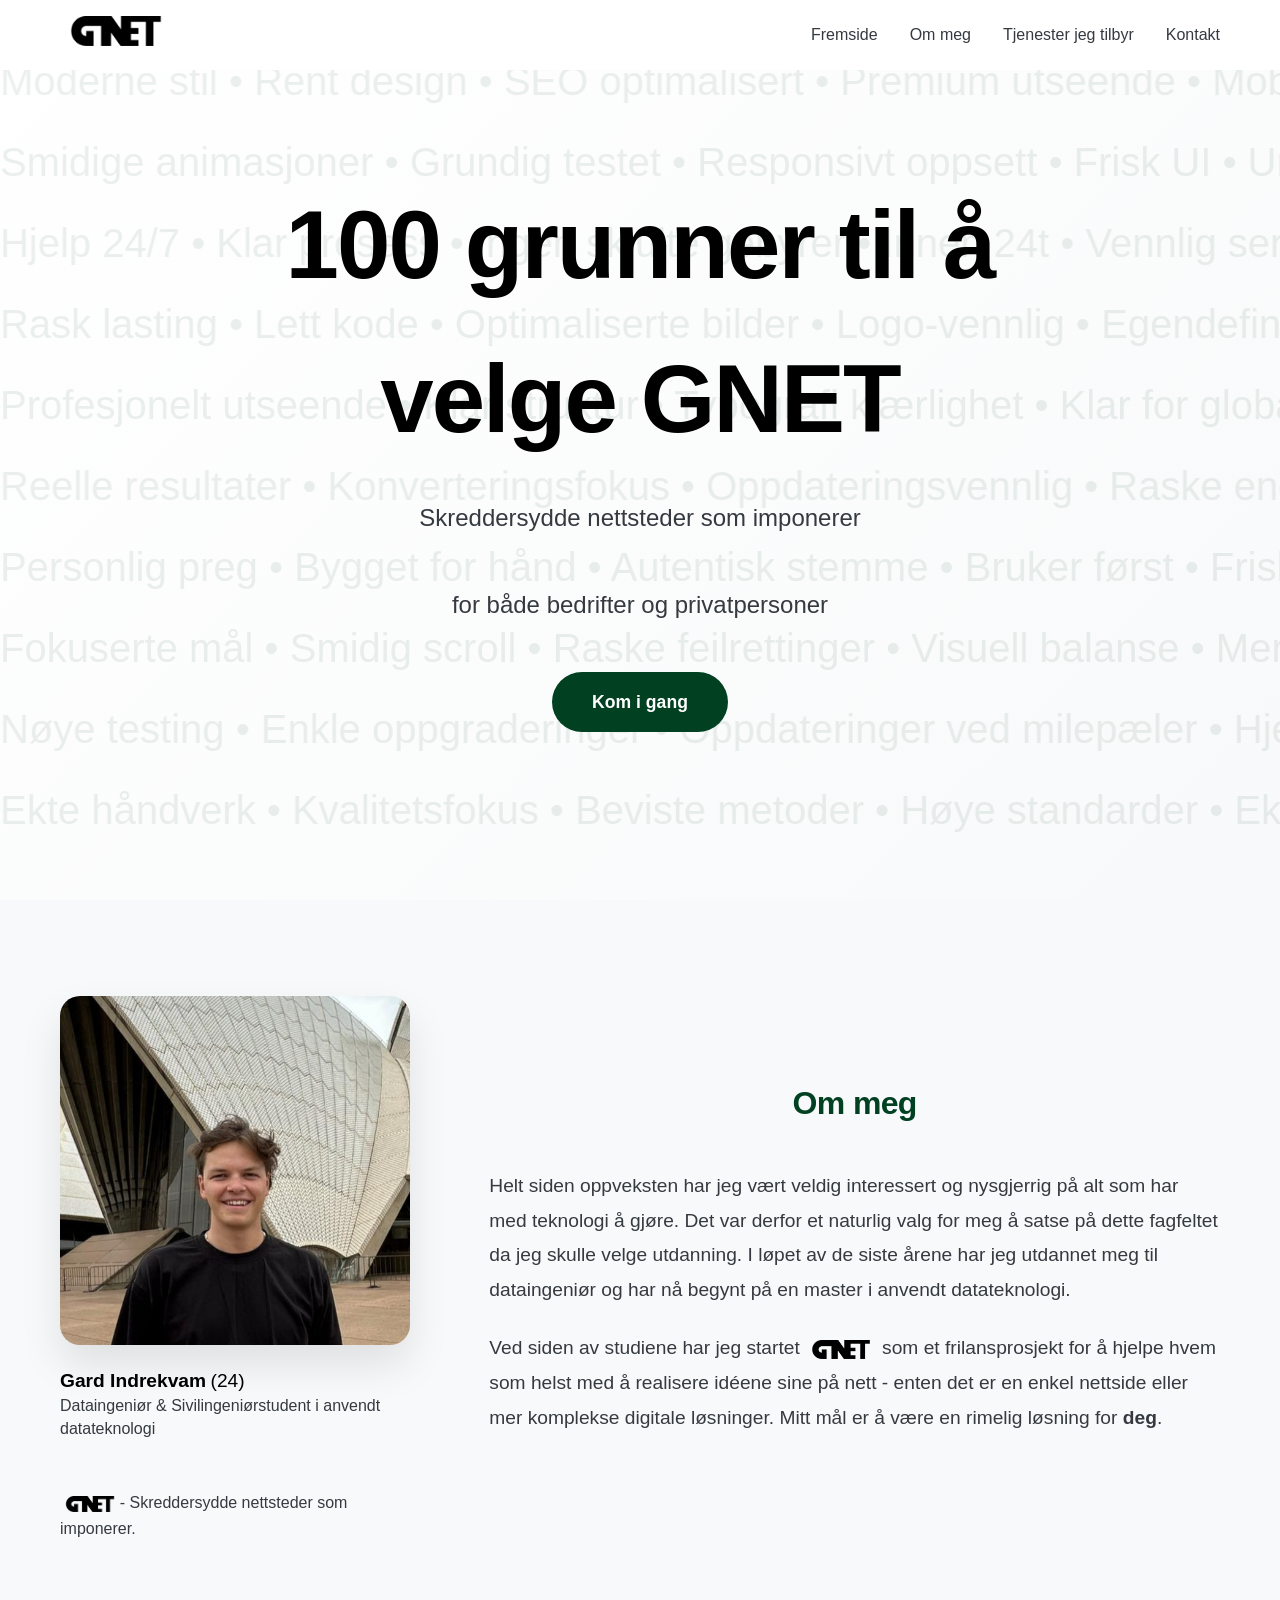
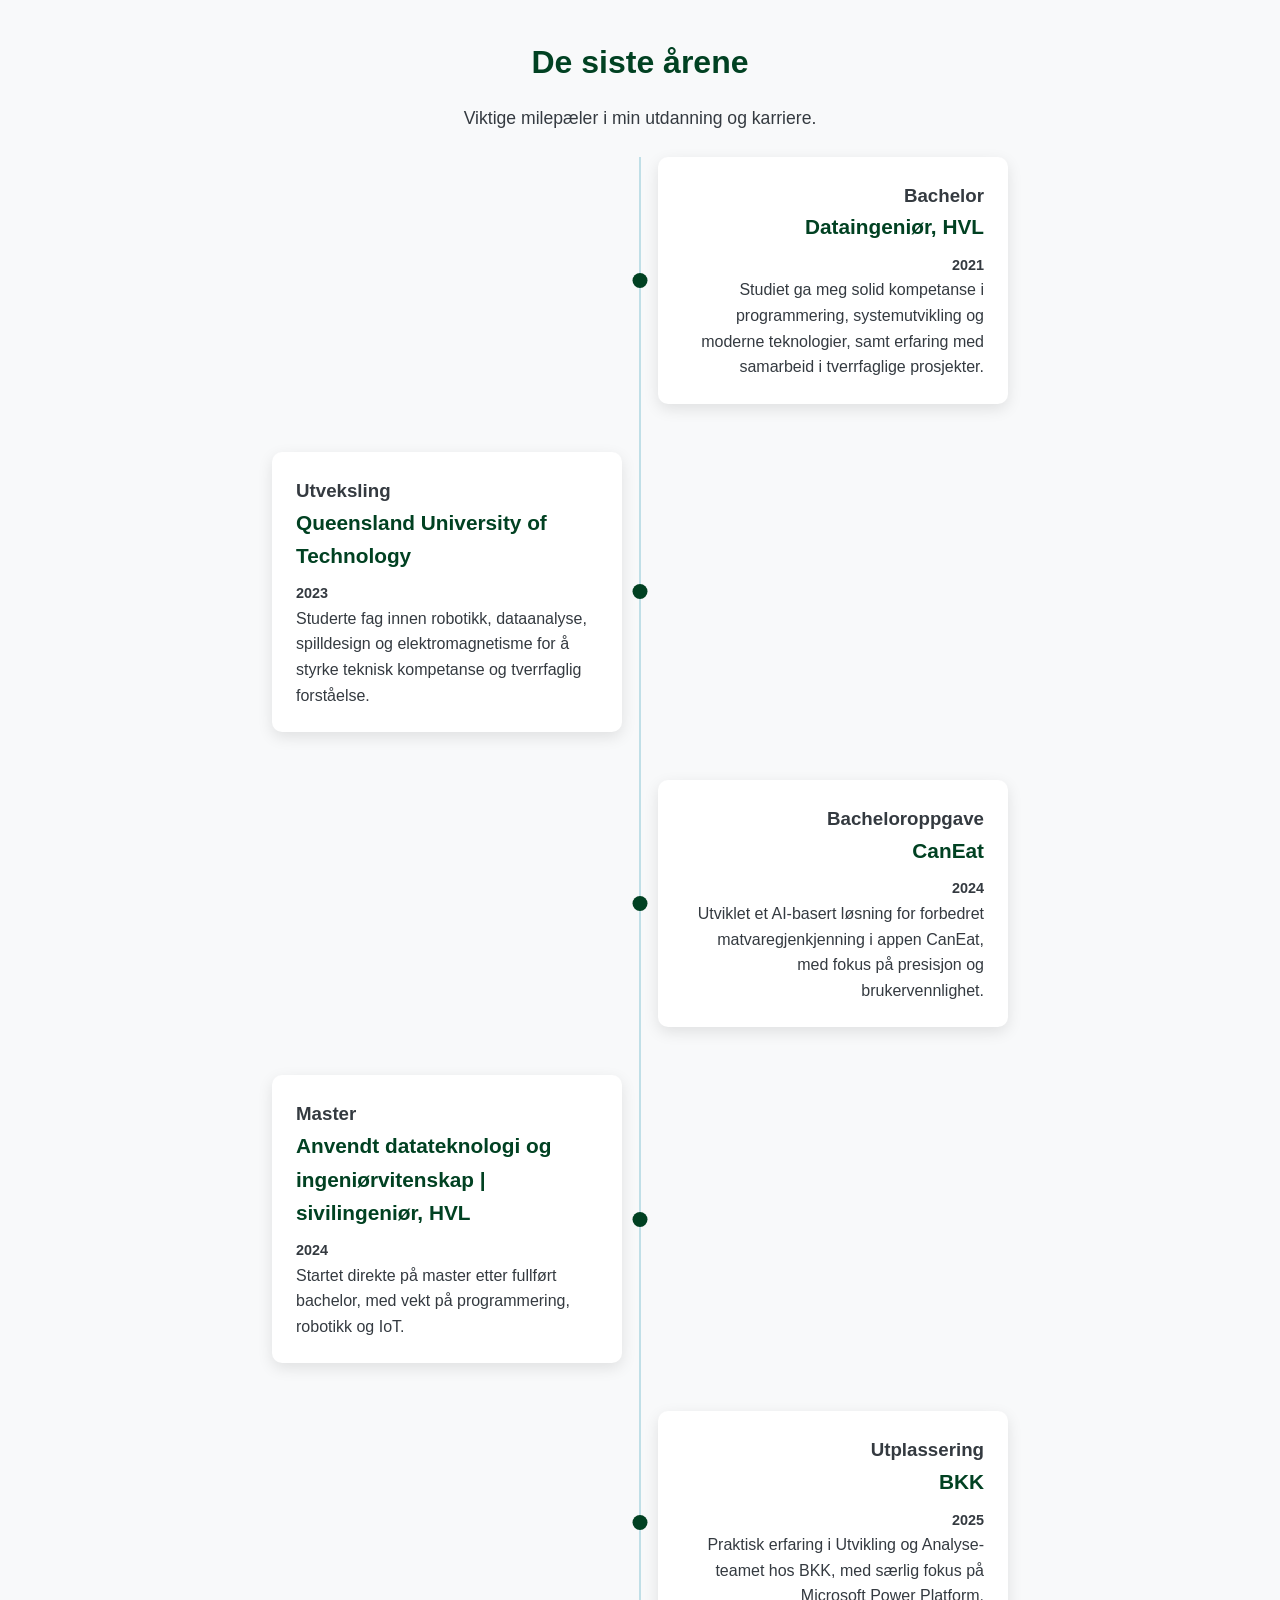
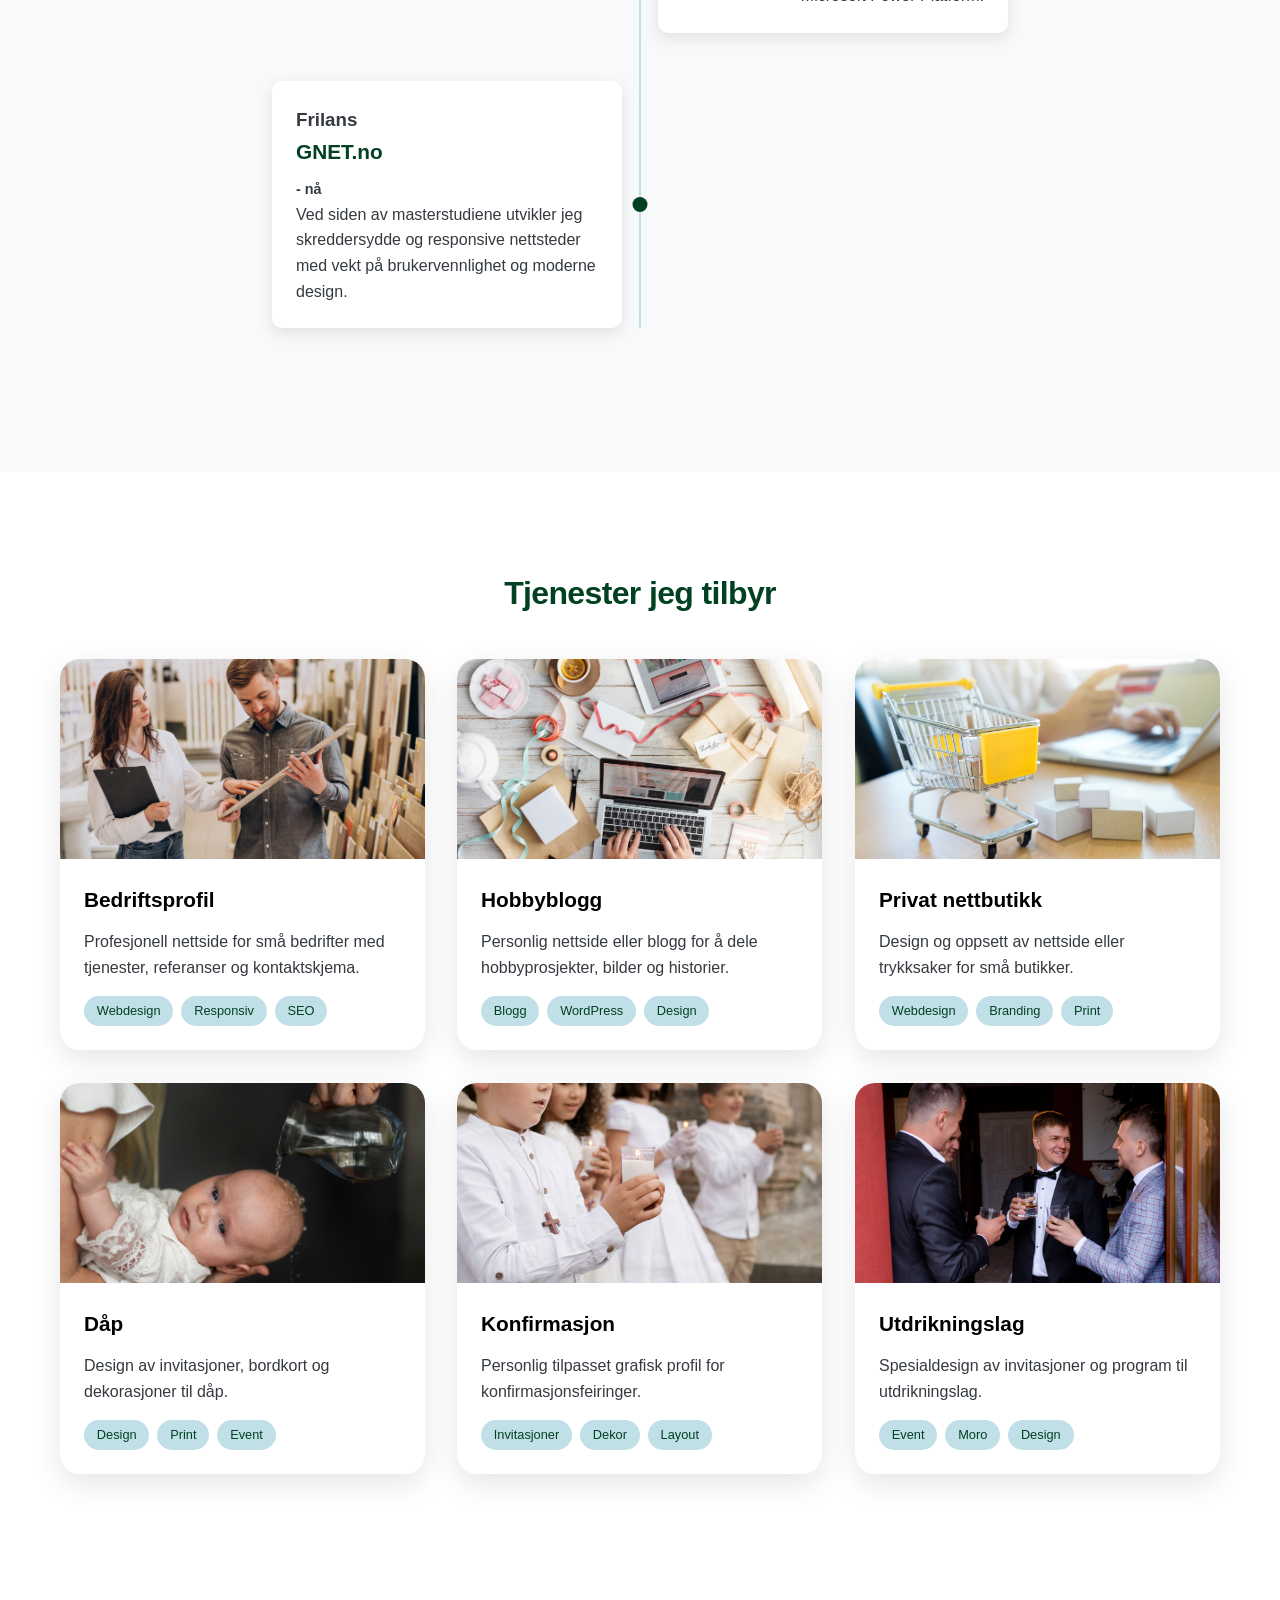
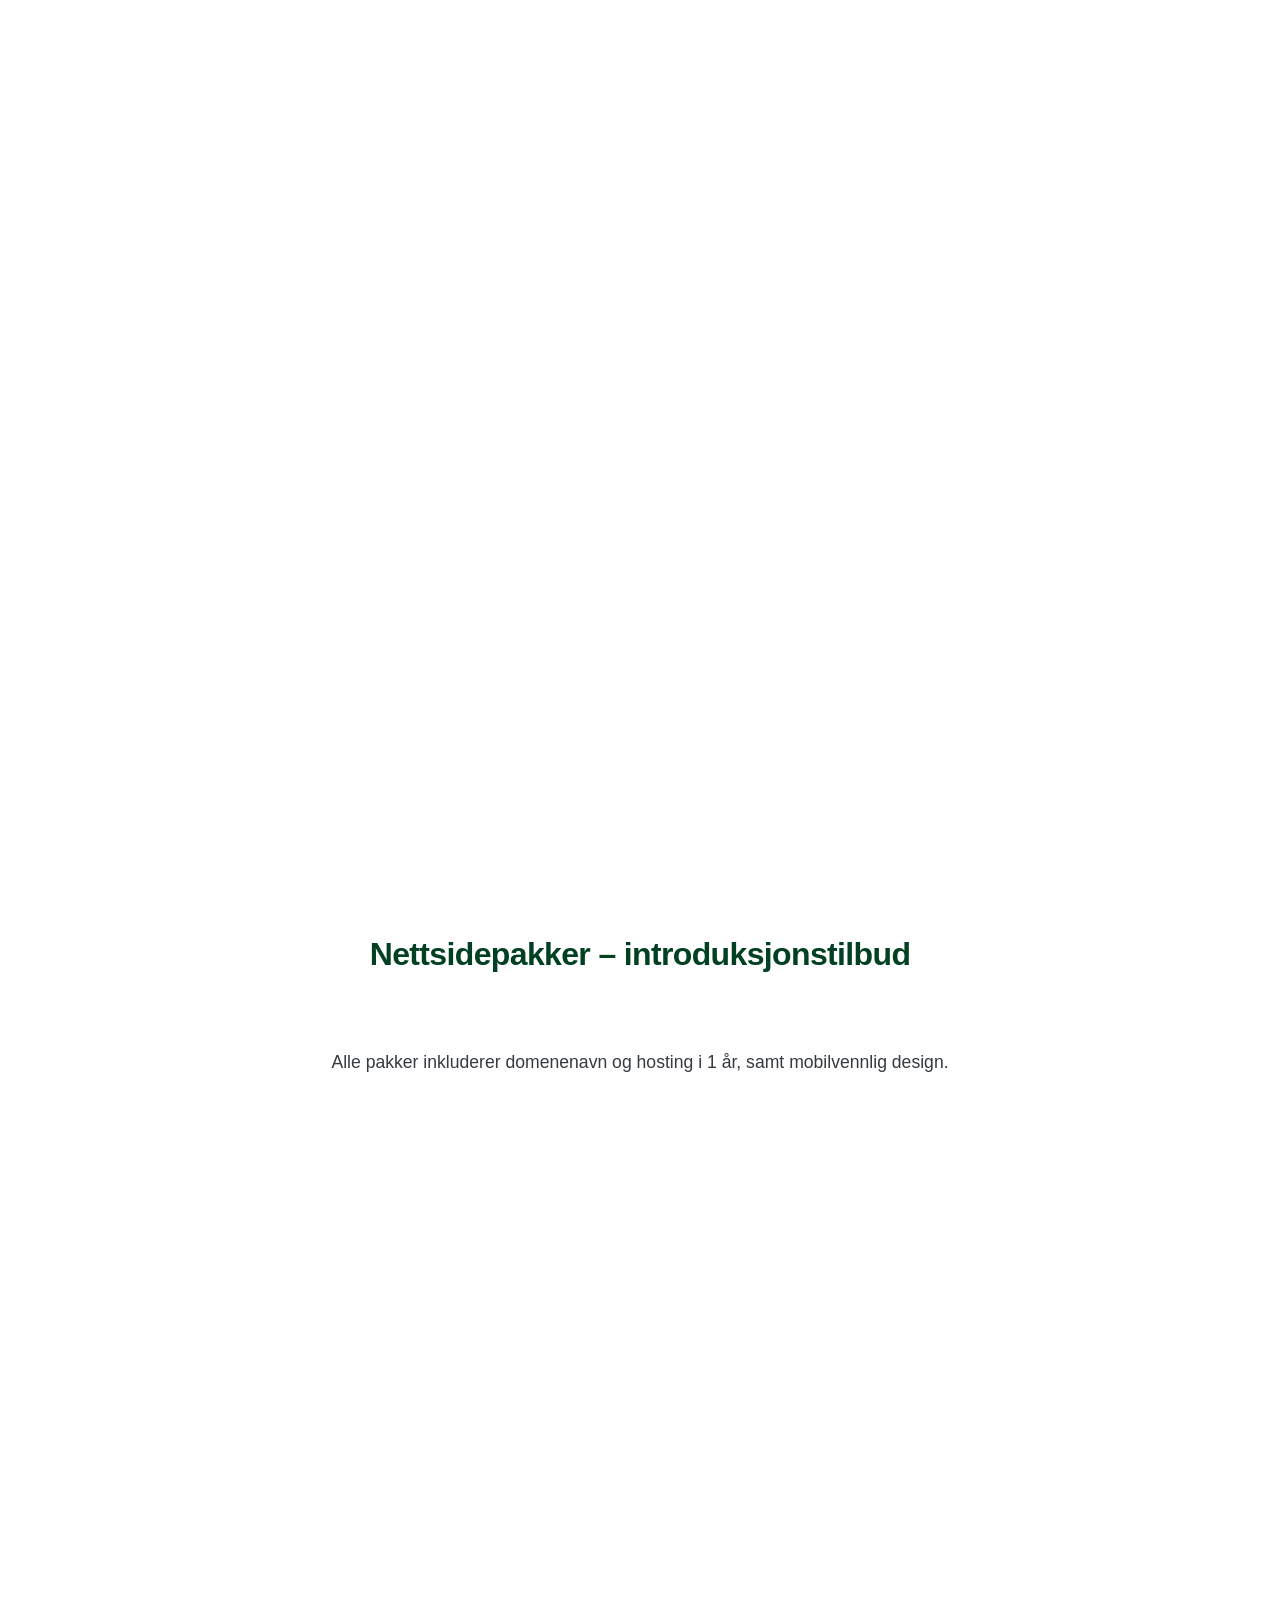
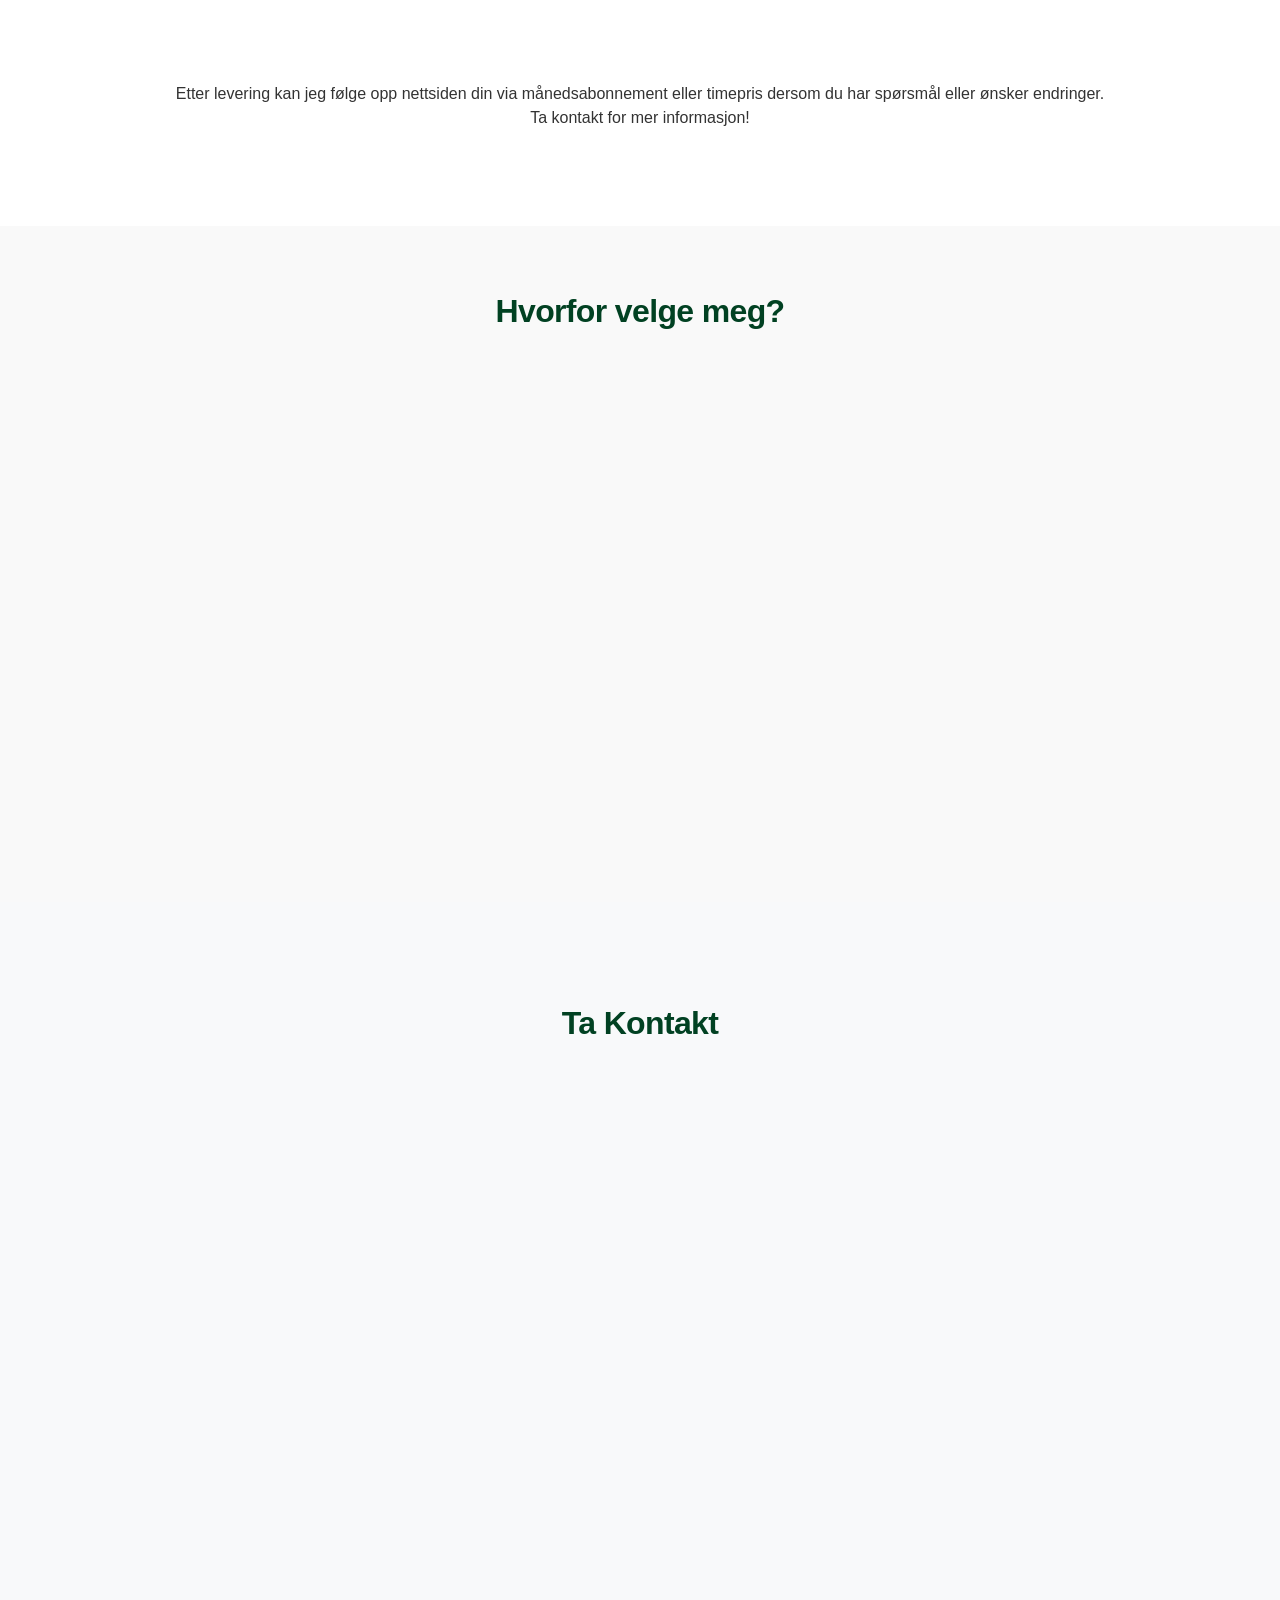
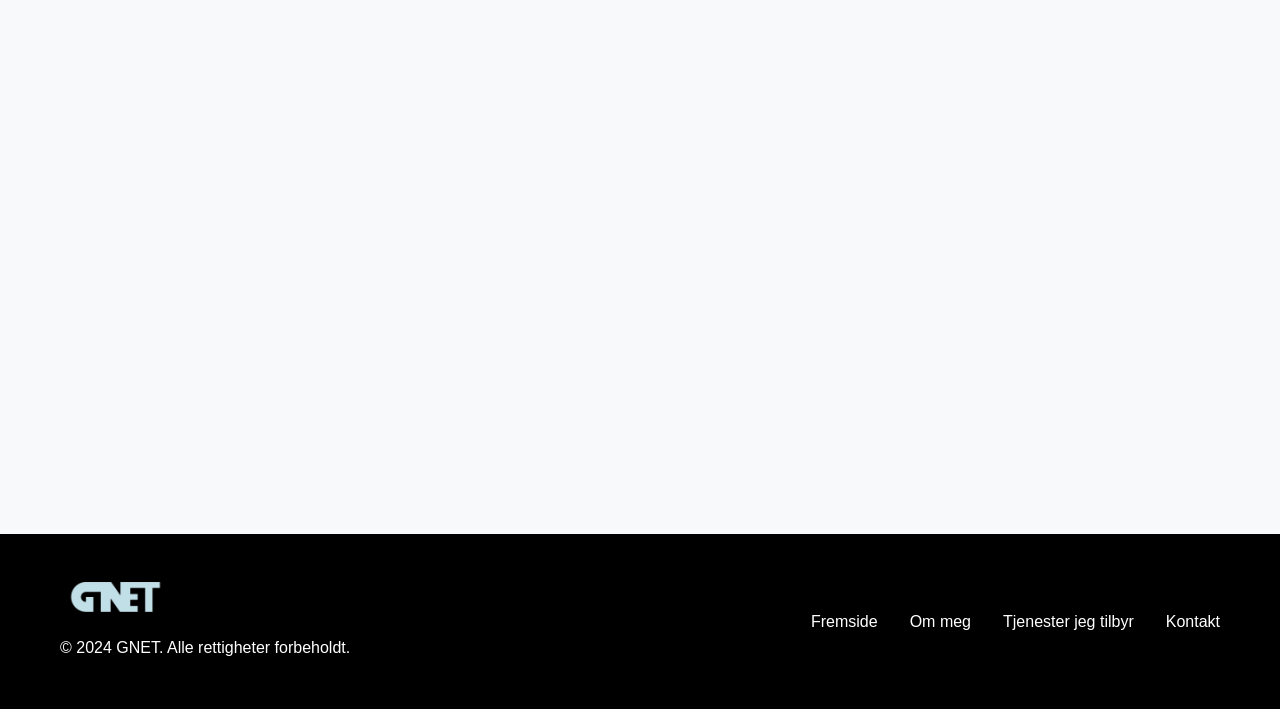
==== commit 880e6520: "Update index.html" ====
--- a/index.html
+++ b/index.html
@@ -541,9 +541,9 @@
                     <label for="package">Hvilken pakke ønsker du? *</label>
                     <select id="package" name="package" required>
                         <option value="" disabled selected>Velg en pakke</option>
-                        <option value="Startpakke">Startpakke – 2 998 kr (introduksjonstilbud)</option>
-                        <option value="Eventpakke">Eventpakke – 4 998 kr (introduksjonstilbud)</option>
-                        <option value="All-in-one">All-in-one – 7 498 kr (introduksjonstilbud)</option>
+                        <option value="Startpakke">Startpakke </option>
+                        <option value="Eventpakke">Eventpakke </option>
+                        <option value="All-in-one">All-in-one </option>
                         <option value="Usikker">Usikker / ønsker rådgivning</option>
                     </select>
                 </div>
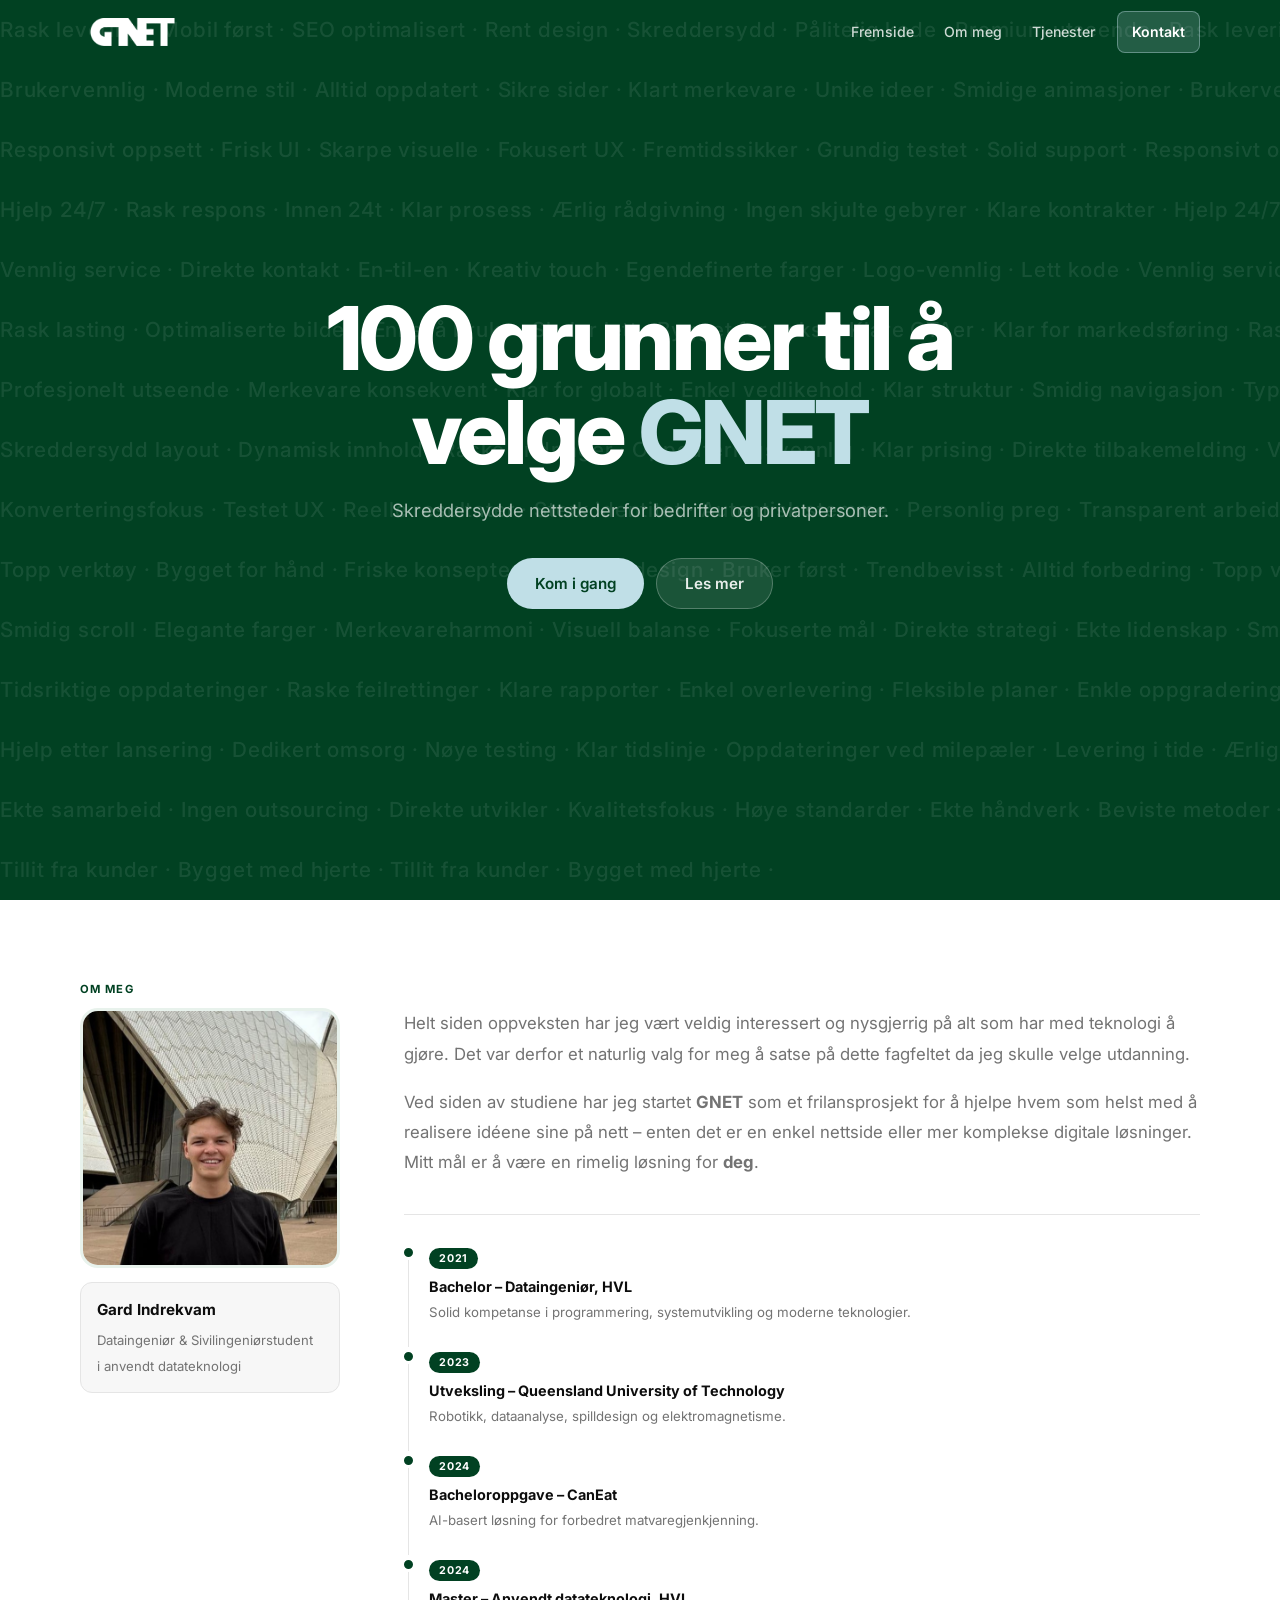
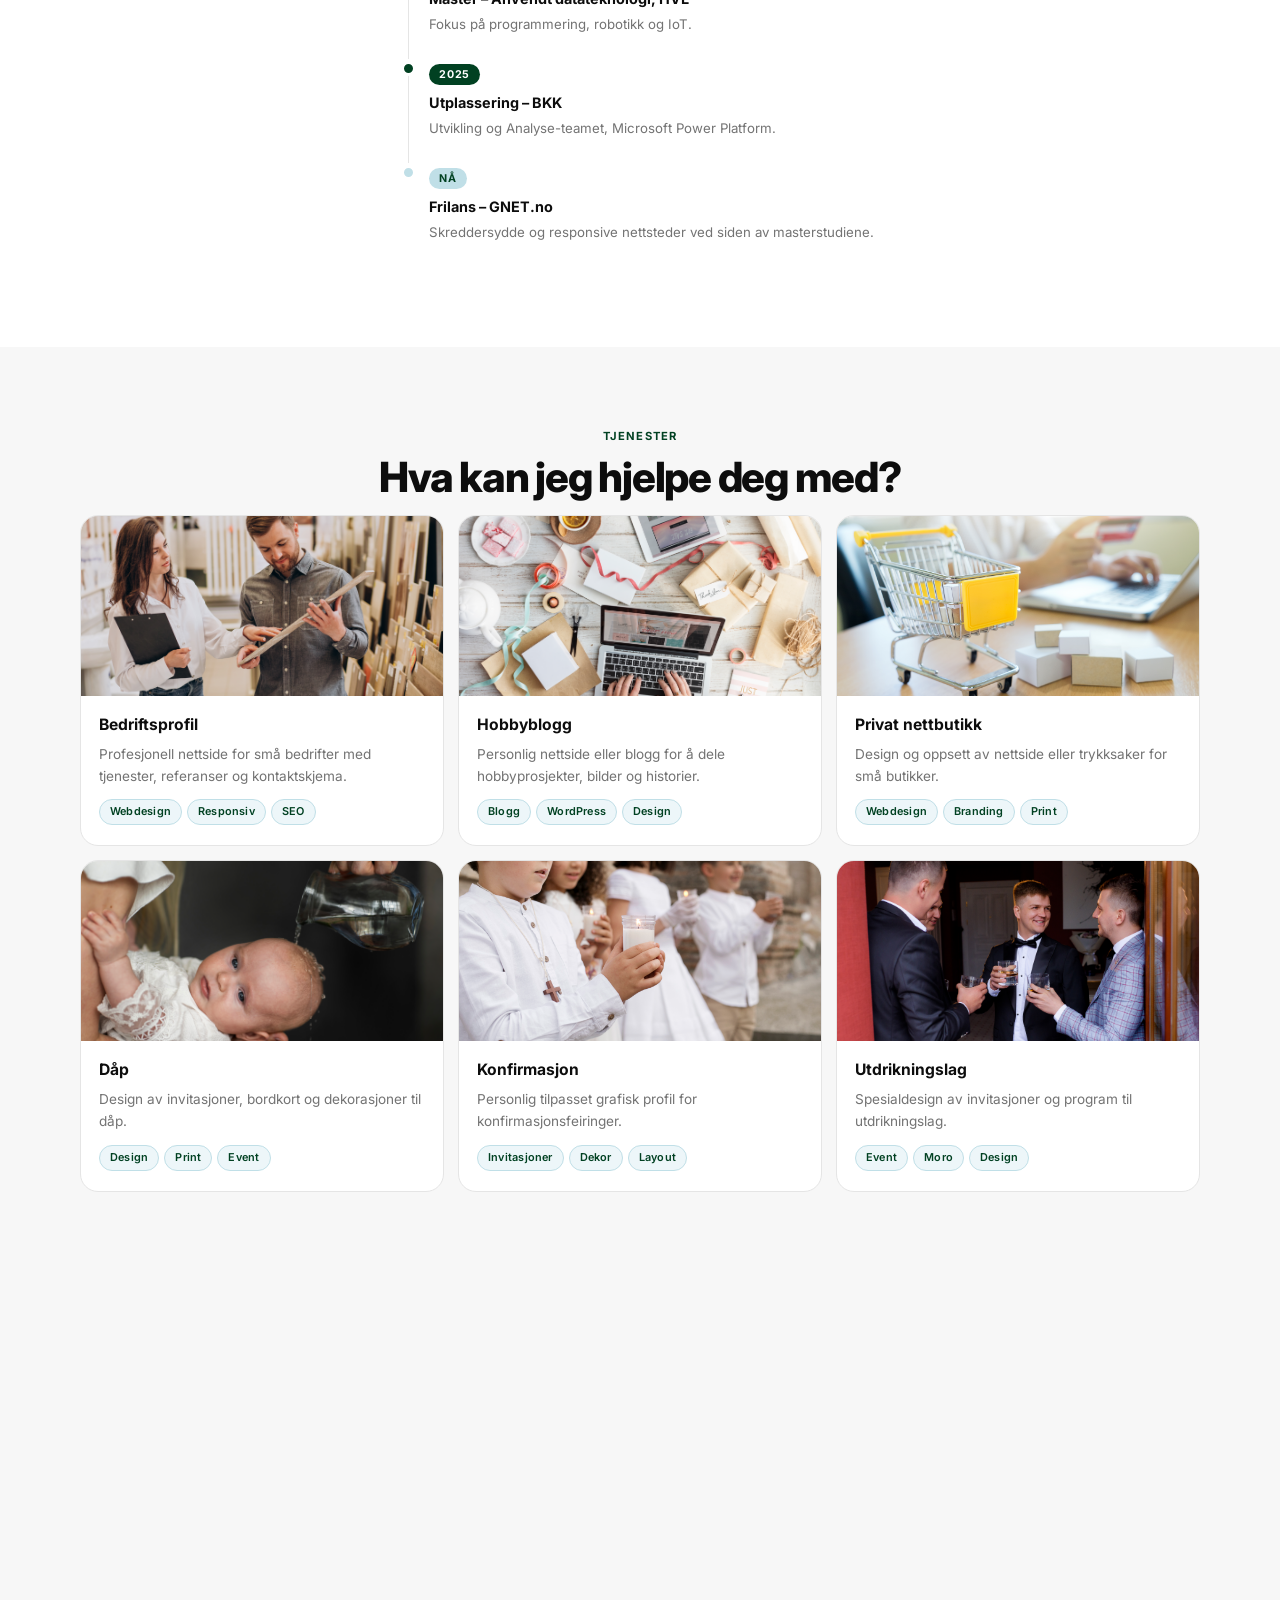
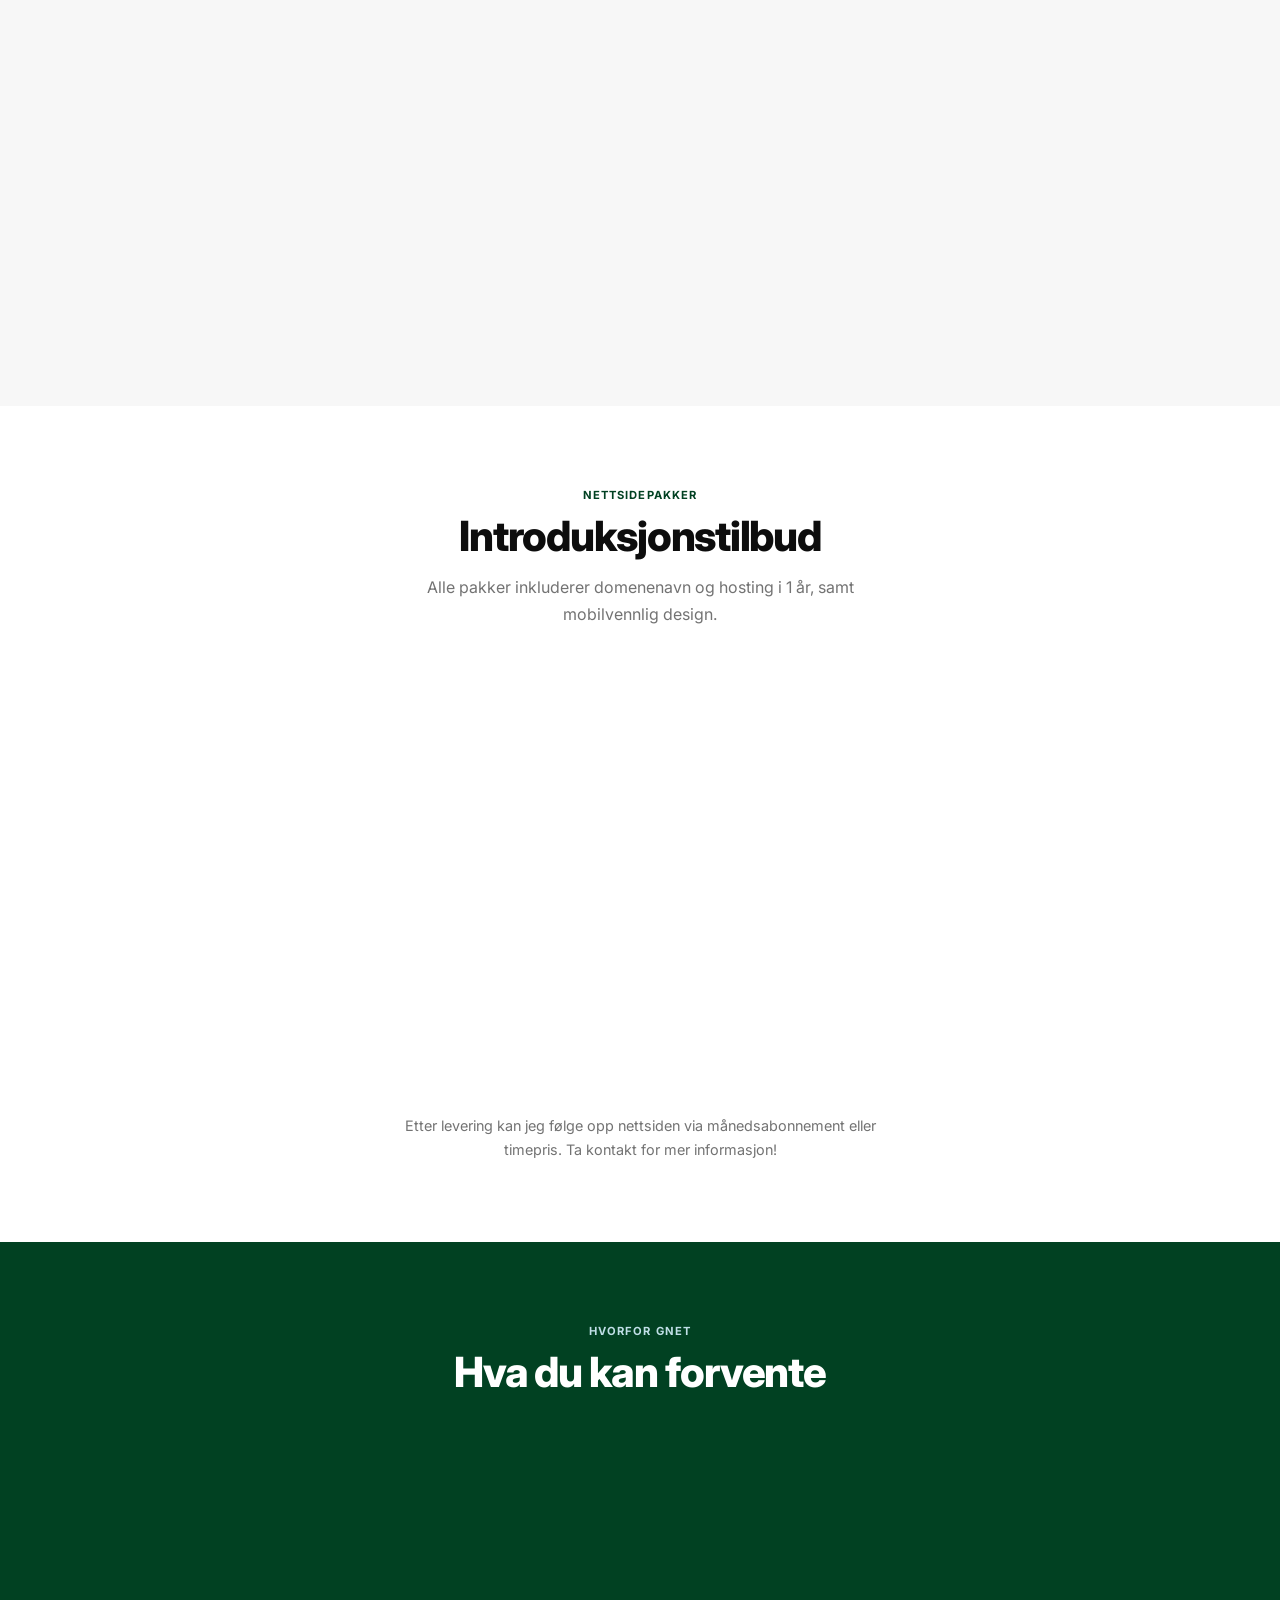
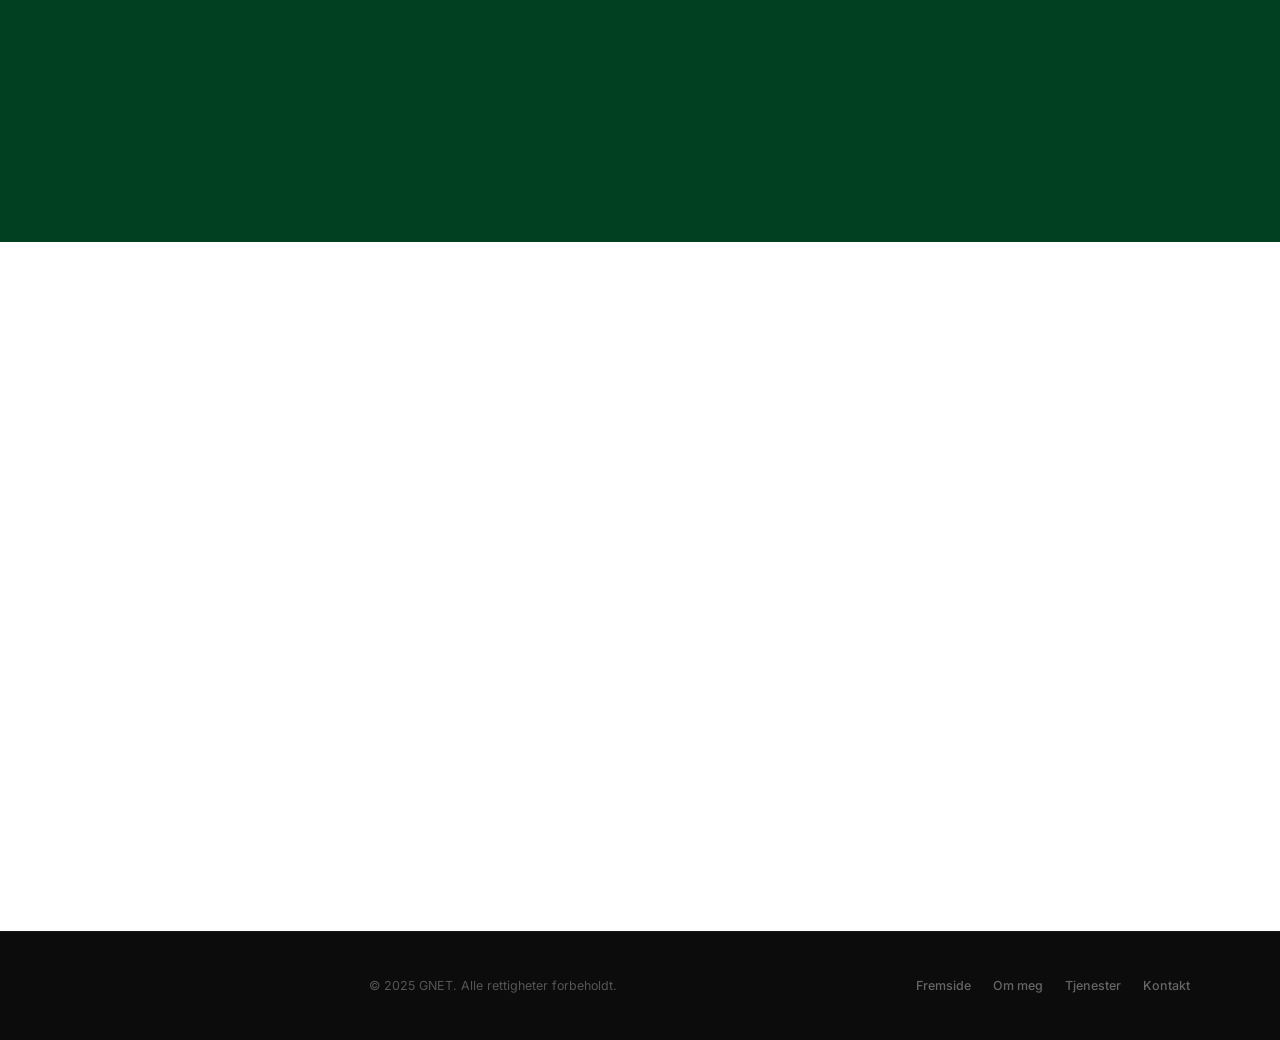
==== commit b5dac65a: "Updates" ====
--- a/index.html
+++ b/index.html
@@ -1,626 +1,401 @@
-<!DOCTYPE html>
-<html lang="en">
-
-<head>
-    <meta charset="UTF-8">
-    <meta name="viewport" content="width=device-width, initial-scale=1.0">
-    <title>GNET - Skreddersydde nettsteder</title>
-    <meta name="description"
-        content="Professional freelance web developer creating modern, responsive websites with clean code and premium design.">
-    <link rel="stylesheet" href="style.css">
-    <link rel="icon" href="images/tab_icon.png" type="image/x-icon">
-    <link rel="stylesheet" href="https://cdnjs.cloudflare.com/ajax/libs/font-awesome/6.5.0/css/all.min.css">
-
-</head>
-
-<body>
-    <!-- Navigation -->
-    <nav class="nav">
-        <div class="container">
-            <div class="nav-brand">
-                <a href="#home">
-                    <img src="images/nav_logo_1.png" alt="GNET Logo" class="logo" style="height: 30px; width: auto;">
-                </a>
-            </div>
-            <ul class="nav-menu">
-                <li><a href="#home" class="nav-link">Fremside</a></li>
-                <li><a href="#about" class="nav-link">Om meg</a></li>
-                <li><a href="#portfolio" class="nav-link">Tjenester jeg tilbyr</a></li>
-                <li><a href="#contact" class="nav-link">Kontakt</a></li>
-            </ul>
-            <div class="nav-toggle">
-                <span class="bar"></span>
-                <span class="bar"></span>
-                <span class="bar"></span>
-            </div>
-        </div>
-    </nav>
-
-
-    <!-- Hero Section -->
-    <section id="home" class="hero">
-        <div class="hero-background">
-            <div class="scrolling-text scrolling-text-1">
-                <div class="scroll-content" id="scroll-content-1"></div>
-            </div>
-            <div class="scrolling-text scrolling-text-2">
-                <div class="scroll-content" id="scroll-content-2"></div>
-            </div>
-            <div class="scrolling-text scrolling-text-3">
-                <div class="scroll-content" id="scroll-content-3"></div>
-            </div>
-            <div class="scrolling-text scrolling-text-4">
-                <div class="scroll-content" id="scroll-content-4"></div>
-            </div>
-            <div class="scrolling-text scrolling-text-5">
-                <div class="scroll-content" id="scroll-content-5"></div>
-            </div>
-            <div class="scrolling-text scrolling-text-6">
-                <div class="scroll-content" id="scroll-content-6"></div>
-            </div>
-            <div class="scrolling-text scrolling-text-7">
-                <div class="scroll-content" id="scroll-content-7"></div>
-            </div>
-            <div class="scrolling-text scrolling-text-8">
-                <div class="scroll-content" id="scroll-content-8"></div>
-            </div>
-            <div class="scrolling-text scrolling-text-9">
-                <div class="scroll-content" id="scroll-content-9"></div>
-            </div>
-            <div class="scrolling-text scrolling-text-10">
-                <div class="scroll-content" id="scroll-content-10"></div>
-            </div>
-        </div>
-        <div class="container">
-            <div class="hero-content">
-                <h1 class="hero-title"><span class="">100</span> grunner til å velge GNET</h1>
-                <p class="hero-subtitle">Skreddersydde nettsteder som imponerer</p>
-                <p class="hero-subtitle">for både bedrifter og privatpersoner</p>
-                <a href="#contact" class="cta-button">Kom i gang</a>
-            </div>
-        </div>
-    </section>
-
-    <!-- About Section -->
-    <section id="about" class="about">
-        <div class="container">
-            <div class="about-grid">
-                <div class="about-image">
-                    <img src="images/bilde2.jpg" alt="Profile Image" class="profile-image">
-                    <p class="profile-caption">
-                        <span class="profile-name">Gard Indrekvam</span> <span class="profile-age">(24)</span><br>
-                        Dataingeniør & Sivilingeniørstudent i anvendt datateknologi
-                    </p>
-                    <p class="about-text3">
-                        <img src="images/nav_logo_1.png" alt="GNET.no logo" class="inline-logo">- Skreddersydde
-                        nettsteder som imponerer.
-                </div>
-                <div class="about-content">
-                    <h2 class="section-title">Om meg</h2>
-                    <p class="about-text">
-                        Helt siden oppveksten har jeg vært veldig interessert og nysgjerrig på alt som
-                        har med teknologi å gjøre. Det var derfor et naturlig valg for meg å satse på dette
-                        fagfeltet da jeg skulle velge utdanning. I løpet av de siste årene har jeg utdannet
-                        meg til dataingeniør og har nå begynt på en master i anvendt datateknologi.
-                    </p>
-                    <p class="about-text">
-                        Ved siden av studiene har jeg startet <img src="images/nav_logo_1.png" alt="GNET.no logo"
-                            class="inline-logo">
-                        som et frilansprosjekt for å hjelpe
-                        hvem som helst med å realisere idéene sine på nett - enten det er en enkel nettside eller mer
-                        komplekse digitale løsninger. Mitt mål er å være en rimelig løsning
-                        for <strong>deg</strong>.
-                    </p>
-                </div>
-            </div>
-
-            <!-- Timeline -->
-            <div class="timeline-section">
-                <h3 class="timeline-title">De siste årene</h3>
-                <p class="timeline-intro">Viktige milepæler i min utdanning og karriere.</p>
-                <div class="timeline">
-                    <div class="timeline-item">
-                        <div class="timeline-marker"></div>
-                        <div class="timeline-content">
-                            <h3>Bachelor</h3>
-                            <h4>Dataingeniør, HVL</h4>
-                            <span class="timeline-date">2021</span>
-                            <p>Studiet ga meg solid kompetanse i programmering, systemutvikling og
-                                moderne teknologier, samt erfaring med samarbeid i tverrfaglige prosjekter.
-                            </p>
-                        </div>
-                    </div>
-                    <div class="timeline-item">
-                        <div class="timeline-marker"></div>
-                        <div class="timeline-content">
-                            <h3>Utveksling</h3>
-                            <h4>Queensland University of Technology</h4>
-                            <span class="timeline-date">2023</span>
-                            <p>Studerte fag innen robotikk, dataanalyse, spilldesign og elektromagnetisme
-                                for å styrke teknisk kompetanse og tverrfaglig forståelse.
-                            </p>
-                        </div>
-                    </div>
-                    <div class="timeline-item">
-                        <div class="timeline-marker"></div>
-                        <div class="timeline-content">
-                            <h3>Bacheloroppgave</h3>
-                            <h4>CanEat</h4>
-                            <span class="timeline-date">2024</span>
-                            <p>Utviklet et AI-basert løsning for forbedret matvaregjenkjenning i appen CanEat,
-                                med fokus på presisjon og brukervennlighet.
-                            </p>
-                        </div>
-                    </div>
-                    <div class="timeline-item">
-                        <div class="timeline-marker"></div>
-                        <div class="timeline-content">
-                            <h3>Master</h3>
-                            <h4>Anvendt datateknologi og ingeniørvitenskap | sivilingeniør, HVL</h4>
-                            <span class="timeline-date">2024</span>
-                            <p>Startet direkte på master etter fullført bachelor, med vekt på programmering,
-                                robotikk og IoT.</p>
-                        </div>
-                    </div>
-                    <div class="timeline-item">
-                        <div class="timeline-marker"></div>
-                        <div class="timeline-content">
-                            <h3>Utplassering</h3>
-                            <h4>BKK</h4>
-                            <span class="timeline-date">2025</span>
-                            <p>Praktisk erfaring i Utvikling og Analyse-teamet hos BKK, med særlig fokus på
-                                Microsoft Power Platform.</p>
-                        </div>
-                    </div>
-                    <div class="timeline-item">
-                        <div class="timeline-marker"></div>
-                        <div class="timeline-content">
-                            <h3>Frilans</h3>
-                            <h4>GNET.no</h4>
-                            <span class="timeline-date">- nå</span>
-                            <p>Ved siden av masterstudiene utvikler jeg skreddersydde og responsive nettsteder med vekt
-                                på brukervennlighet
-                                og moderne design.</p>
-                        </div>
-                    </div>
-                </div>
-            </div>
-        </div>
-    </section>
-
-    <!-- Tjenester jeg tilbyr -->
-    <section id="portfolio" class="portfolio">
-        <div class="container">
-            <h2 class="section-title">Tjenester jeg tilbyr</h2>
-            <div class="portfolio-grid">
-                <div class="portfolio-item">
-                    <div class="portfolio-image">
-                        <img src="images/tjenester/bedriftsprofil.jpg" alt="Bedriftsprofil">
-                        <div class="portfolio-placeholder">Bedriftsprofil</div>
-                    </div>
-                    <div class="portfolio-content">
-                        <h3>Bedriftsprofil</h3>
-                        <p>Profesjonell nettside for små bedrifter med tjenester, referanser og kontaktskjema.</p>
-                        <div class="portfolio-tags">
-                            <span class="tag">Webdesign</span>
-                            <span class="tag">Responsiv</span>
-                            <span class="tag">SEO</span>
-                        </div>
-                    </div>
-                </div>
-                <div class="portfolio-item">
-                    <div class="portfolio-image">
-                        <img src="images/tjenester/hobbyblogg.jpg" alt="Hobbyblogg">
-                        <div class="portfolio-placeholder">Hobbyblogg</div>
-                    </div>
-                    <div class="portfolio-content">
-                        <h3>Hobbyblogg</h3>
-                        <p>Personlig nettside eller blogg for å dele hobbyprosjekter, bilder og historier.</p>
-                        <div class="portfolio-tags">
-                            <span class="tag">Blogg</span>
-                            <span class="tag">WordPress</span>
-                            <span class="tag">Design</span>
-                        </div>
-                    </div>
-                </div>
-
-                <div class="portfolio-item">
-                    <div class="portfolio-image">
-                        <img src="images/tjenester/privatnettbutikk.jpg" alt="Privat nettbutikk">
-                        <div class="portfolio-placeholder">Privat nettbutikk</div>
-                    </div>
-                    <div class="portfolio-content">
-                        <h3>Privat nettbutikk</h3>
-                        <p>Design og oppsett av nettside eller trykksaker for små butikker.</p>
-                        <div class="portfolio-tags">
-                            <span class="tag">Webdesign</span>
-                            <span class="tag">Branding</span>
-                            <span class="tag">Print</span>
-                        </div>
-                    </div>
-                </div>
-                <div class="portfolio-item">
-                    <div class="portfolio-image">
-                        <img src="images/tjenester/daap.jpg" alt="Dåp">
-                        <div class="portfolio-placeholder">Dåp</div>
-                    </div>
-                    <div class="portfolio-content">
-                        <h3>Dåp</h3>
-                        <p>Design av invitasjoner, bordkort og dekorasjoner til dåp.</p>
-                        <div class="portfolio-tags">
-                            <span class="tag">Design</span>
-                            <span class="tag">Print</span>
-                            <span class="tag">Event</span>
-                        </div>
-                    </div>
-                </div>
-                <div class="portfolio-item">
-                    <div class="portfolio-image">
-                        <img src="images/tjenester/konfirmasjon.jpg" alt="Konfirmasjon">
-                        <div class="portfolio-placeholder">Konfirmasjon</div>
-                    </div>
-                    <div class="portfolio-content">
-                        <h3>Konfirmasjon</h3>
-                        <p>Personlig tilpasset grafisk profil for konfirmasjonsfeiringer.</p>
-                        <div class="portfolio-tags">
-                            <span class="tag">Invitasjoner</span>
-                            <span class="tag">Dekor</span>
-                            <span class="tag">Layout</span>
-                        </div>
-                    </div>
-                </div>
-                <div class="portfolio-item">
-                    <div class="portfolio-image">
-                        <img src="images/tjenester/utdrikningslag.jpg" alt="Utdrikningslag">
-                        <div class="portfolio-placeholder">Utdrikningslag</div>
-                    </div>
-                    <div class="portfolio-content">
-                        <h3>Utdrikningslag</h3>
-                        <p>Spesialdesign av invitasjoner og program til utdrikningslag.</p>
-                        <div class="portfolio-tags">
-                            <span class="tag">Event</span>
-                            <span class="tag">Moro</span>
-                            <span class="tag">Design</span>
-                        </div>
-                    </div>
-                </div>
-                <div class="portfolio-item">
-                    <div class="portfolio-image">
-                        <img src="images/tjenester/bryllup.jpg" alt="Bryllup">
-                        <div class="portfolio-placeholder">Bryllup</div>
-                    </div>
-                    <div class="portfolio-content">
-                        <h3>Bryllup</h3>
-                        <p>Elegant design av invitasjoner, menyer og bryllupsprogram.</p>
-                        <div class="portfolio-tags">
-                            <span class="tag">Grafisk design</span>
-                            <span class="tag">Håndverk</span>
-                            <span class="tag">Event</span>
-                        </div>
-                    </div>
-                </div>
-                <div class="portfolio-item">
-                    <div class="portfolio-image">
-                        <img src="images/tjenester/fest.jpg" alt="Jubileumsfest">
-                        <div class="portfolio-placeholder">Jubileumsfest</div>
-                    </div>
-                    <div class="portfolio-content">
-                        <h3>Jubileumsfest</h3>
-                        <p>Kreative løsninger til jubileumsfester, fra invitasjoner til plakater.</p>
-                        <div class="portfolio-tags">
-                            <span class="tag">Jubileum</span>
-                            <span class="tag">Dekor</span>
-                            <span class="tag">Layout</span>
-                        </div>
-                    </div>
-                </div>
-
-                <div class="portfolio-item">
-                    <div class="portfolio-image">
-                        <img src="images/tjenester/vennefest.jpg" alt="Annet arrangement">
-                        <div class="portfolio-placeholder">Annet arrangement</div>
-                    </div>
-                    <div class="portfolio-content">
-                        <h3>Annet arrangement</h3>
-                        <p>Skreddersydd design og løsninger for alle typer arrangementer – uansett anledning.</p>
-                        <div class="portfolio-tags">
-                            <span class="tag">Fleksibelt</span>
-                            <span class="tag">Design</span>
-                            <span class="tag">Arrangement</span>
-                        </div>
-                    </div>
-                </div>
-
-
-            </div>
-
-            <div class="custom-idea portfolio-item">
-                <div class="portfolio-image">
-                    <div class="portfolio-placeholder" style="color: #014122;">Finner du ikke det du ser etter?</div>
-                    <img src="images/tjenester/ide.jpg" alt="Din idé her?">
-                </div>
-                <div class="portfolio-content">
-                    <h3>Ingen bekymring!</h3>
-                    <p>Jeg kan skreddersy alt fra unike nettsider til trykksaker, grafisk design eller spesielle
-                        prosjekter du har i tankene.</p>
-                    <p>Fortell meg om idéen din - så finner vi en løsning sammen!</p>
-                    <div class="portfolio-tags">
-                        <span class="tag">Skreddersydd</span>
-                        <span class="tag">Design</span>
-                        <span class="tag">Utvikling</span>
-                    </div>
-                </div>
-
-            </div>
-
-
-
-    </section>
-
-    <!-- Nettsidepakker -->
-    <section id="pakker" class="portfolio">
-        <div class="container">
-            <h2 class="section-title">Nettsidepakker – introduksjonstilbud</h2>
-            <p class="section-description" style="margin-bottom: 40px; text-align: center;">
-                
-                <br>
-                Alle pakker inkluderer domenenavn og hosting i 1 år, samt mobilvennlig design.
-            </p>
-
-
-            <div class="portfolio-grid">
-
-                <!-- Basis / Startpakke -->
-                <div class="portfolio-item">
-                    <div class="portfolio-image">
-                        <img src="images/basis.jpg" alt="Basispakke">
-                        <div class="portfolio-placeholder">Basis</div>
-                    </div>
-                    <div class="portfolio-content">
-                        <h3>Startpakke</h3>
-                        <p>Enkelt og brukervennlig design, farger og logo tilpasset deg.</p>
-                        <p>1-3 sider</p>
-
-                        <p class="passer-godt-til">Passer godt til:</p>
-                        <div class="portfolio-tags">
-                            <span class="tag">Hobbyblogg</span>
-                            <span class="tag">Visittkort-nettside</span>
-                            <span class="tag">Foreninger</span>
-                        </div>
-
-                        
-                    </div>
-                </div>
-
-                <!-- Standard / Eventpakke -->
-                <div class="portfolio-item">
-                    <div class="portfolio-image">
-                        <img src="images/standard.jpg" alt="Standardpakke">
-                        <div class="portfolio-placeholder">Standard</div>
-                    </div>
-                    <div class="portfolio-content">
-                        <h3>Eventpakke</h3>
-                        <p>Kontakt-/påmeldingsskjema, galleri og enkel animasjon</p>
-                        <p>4-6 sider</p>
-
-                        <p class="passer-godt-til">Passer godt til:</p>
-                        <div class="portfolio-tags">
-                            <span class="tag">Bryllup</span>
-                            <span class="tag">Konfirmasjon</span>
-                            <span class="tag">Jubileum</span>
-                            <span class="tag">Arrangementer</span>
-                        </div>
-
-                        
-                    </div>
-                </div>
-
-                <!-- Premium / All-in-one -->
-                <div class="portfolio-item">
-                    <div class="portfolio-image">
-                        <img src="images/premium.jpg" alt="Premiumpakke">
-                        <div class="portfolio-placeholder">Premium</div>
-                    </div>
-                    <div class="portfolio-content">
-                        <h3>All-in-one</h3>
-                        <p>Flere skjemaer, interaktivt galleri eller kalender, tilpasset design og enkel SEO.</p>
-                        <p>7+ sider</p>
-
-                        <p class="passer-godt-til">Passer godt til:</p>
-                        <div class="portfolio-tags">
-                            <span class="tag">Bedrifter</span>
-                            <span class="tag">Privat nettbutikk</span>
-                            <span class="tag">Større arrangementer</span>
-                            <span class="tag">Portefølje</span>
-                        </div>
-
-                        
-                    </div>
-                </div>
-
-
-            </div>
-
-            <!-- Tilleggsinformasjon -->
-            <div class="pakke-tillegg" style="margin-top: 40px; text-align: center;">
-                <p>Etter levering kan jeg følge opp nettsiden din via månedsabonnement eller
-                    timepris dersom du har spørsmål eller ønsker endringer. <br> Ta kontakt for mer
-                    informasjon!
-                </p>
-            </div>
-        </div>
-    </section>
-
-
-    <!-- Why Choose Me Section -->
-    <section class="why-choose">
-        <div class="container">
-            <h2 class="section-title">Hvorfor velge meg?</h2>
-            <div class="why-choose-content">
-                <div class="why-choose-item">
-                    <i class="fas fa-clock"></i>
-                    <h3>Responstid – innen 24 timer</h3>
-                    <p>Rask kommunikasjon og hurtig prosjektgjennomføring</p>
-                </div>
-                <div class="why-choose-item">
-                    <i class="fas fa-headset"></i>
-                    <h3>Døgnåpen kundestøtte</h3>
-                    <p>Alltid tilgjengelig for å hjelpe med spørsmål eller problemer</p>
-                </div>
-                <div class="why-choose-item">
-                    <i class="fas fa-thumbs-up"></i>
-                    <h3>Fornøydgaranti</h3>
-                    <p>Vi samarbeider til du er helt fornøyd med resultatet</p>
-                </div>
-                <div class="why-choose-item">
-                    <i class="fas fa-paint-brush"></i>
-                    <h3>Skreddersydd design</h3>
-                    <p>Alt lages spesielt for deg </p>
-                </div>
-                <div class="why-choose-item">
-                    <i class="fas fa-lightbulb"></i>
-                    <h3>Tips</h3>
-                    <p>Få tips og veiledning for å realisere dine ideer</p>
-                </div>
-                <div class="why-choose-item">
-                    <i class="fas fa-check-circle"></i>
-                    <h3>Profesjonell kvalitet</h3>
-                    <p>Alltid arbeid med høy kvalitet</p>
-                </div>
-            </div>
-        </div>
-    </section>
-
-    <!-- Contact Section -->
-<section id="contact" class="contact">
-    <div class="container">
-        <h2 class="section-title">Ta Kontakt</h2>
-        <div class="contact-grid">
-            <!-- Contact Info -->
-            <div class="contact-info">
-                <h3>La oss samarbeide!</h3>
-                <p>Er du klar til å starte ditt neste prosjekt? Send meg en melding, så diskuterer vi hvordan jeg
-                    kan hjelpe deg med å realisere visjonen din.</p>
-                <p>Fyll ut skjemaet til høyre, eller ta kontakt via e-post eller telefon nedenfor!</p>
-                <div class="contact-details">
-                    <div class="contact-item">
-                        <strong>📧 <a href="mailto:kontakt@gnet.no">kontakt@gnet.no</a></strong>
-                    </div>
-                    <div class="contact-item">
-                        <strong>📱 +47 414 87 150</strong>
-                    </div>
-                    <div class="contact-social">
-                        <a href="https://www.linkedin.com/in/gard-indrekvam/" class="social-link" target="_blank"
-                            rel="noopener noreferrer">
-                            <i class="fab fa-linkedin"></i> LinkedIn
-                        </a>
-                        <a href="https://www.instagram.com/gnet.no/" class="social-link" target="_blank"
-                            rel="noopener noreferrer">
-                            <i class="fab fa-instagram"></i> Instagram
-                        </a>
-                    </div>
-                </div>
-            </div>
-
-            <!-- Contact Form -->
-            <form id="contactForm" class="contact-form">
-                <!-- Navn (required) -->
-                <div class="form-group">
-                    <label for="name">Navn *</label>
-                    <input type="text" id="name" name="name" required>
-                </div>
-
-                <!-- E-post (required) -->
-                <div class="form-group">
-                    <label for="email">E-post *</label>
-                    <input type="email" id="email" name="email" required>
-                </div>
-
-                <!-- Package -->
-                <div class="form-group">
-                    <label for="package">Hvilken pakke ønsker du? *</label>
-                    <select id="package" name="package" required>
-                        <option value="" disabled selected>Velg en pakke</option>
-                        <option value="Startpakke">Startpakke </option>
-                        <option value="Eventpakke">Eventpakke </option>
-                        <option value="All-in-one">All-in-one </option>
-                        <option value="Usikker">Usikker / ønsker rådgivning</option>
-                    </select>
-                </div>
-
-                <!-- Subject -->
-                <div class="form-group">
-                    <label for="subject">Hva gjelder henvendelsen? *</label>
-                    <select id="subject" name="subject" required>
-                        <option value="" disabled selected>Velg en kategori</option>
-                        <option value="Generell henvendelse">Generell henvendelse</option>
-                        <option value="Bedriftsprofil">Bedriftsprofil</option>
-                        <option value="Hobbyblogg">Hobbyblogg</option>
-                        <option value="Privat nettbutikk">Privat nettbutikk</option>
-                        <option value="Dåp">Dåp</option>
-                        <option value="Konfirmasjon">Konfirmasjon</option>
-                        <option value="Utdrikningslag">Utdrikningslag</option>
-                        <option value="Bryllup">Bryllup</option>
-                        <option value="Jubileumsfest">Jubileumsfest</option>
-                        <option value="Annet arrangement">Annet arrangement</option>
-                    </select>
-                </div>
-
-                <!-- Melding (required) -->
-                <div class="form-group">
-                    <label for="message">Melding *</label>
-                    <textarea id="message" name="message" rows="5" required></textarea>
-                </div>
-
-                <!-- Telefonnummer (optional) -->
-                <div class="form-group">
-                    <label for="phone">Telefonnummer (valgfritt)</label>
-                    <input type="tel" id="phone" name="phone">
-                </div>
-
-                <!-- Ønsket leveringsdato (optional) -->
-                <div class="form-group">
-                    <label for="deliveryDate">Ønsket leveringsdato (valgfritt)</label>
-                    <input type="date" id="deliveryDate" name="deliveryDate">
-                </div>
-
-                <!-- Submit button -->
-                <button type="submit" class="submit-button">Send Melding</button>
-
-                <!-- Confirmation message -->
-                <p id="formMessage" style="display:none; color:green; margin-top:10px;">
-                    ✅ Takk for henvendelsen! Jeg tar kontakt igjen så snart som mulig.
-                </p>
-            </form>
-
-        </div>
-    </div>
-</section>
-    
-
-    <!-- Footer -->
-    <footer class="footer">
-        <div class="container">
-            <div class="footer-content">
-                <div class="footer-brand">
-                    <img src="images/bottom_logo.png" alt="GNET Logo" class="footer-logo">
-                    <p>&copy; 2024 GNET. Alle rettigheter forbeholdt.</p>
-                </div>
-                <nav class="footer-nav">
-                    <a href="#home">Fremside</a>
-                    <a href="#about">Om meg</a>
-                    <a href="#portfolio">Tjenester jeg tilbyr</a>
-                    <a href="#contact">Kontakt</a>
-                </nav>
-            </div>
-        </div>
-    </footer>
-
-    <script src="script.js"></script>
-</body>
-
-</html>
-
-
-
-
+<!DOCTYPE html>
+<html lang="no">
+<head>
+  <meta charset="UTF-8">
+  <meta name="viewport" content="width=device-width, initial-scale=1.0">
+  <title>GNET – Skreddersydde nettsteder</title>
+  <meta name="description" content="Skreddersydde nettsteder for bedrifter og privatpersoner. Rask levering, moderne design og fornøydgaranti.">
+  <link rel="icon" href="images/tab_icon.png" type="image/x-icon">
+  <link rel="preconnect" href="https://fonts.googleapis.com">
+  <link rel="preconnect" href="https://fonts.gstatic.com" crossorigin>
+  <link href="https://fonts.googleapis.com/css2?family=Inter:wght@300;400;500;600;700;800&display=swap" rel="stylesheet">
+  <link rel="stylesheet" href="https://cdnjs.cloudflare.com/ajax/libs/font-awesome/6.5.0/css/all.min.css">
+  <link rel="stylesheet" href="style.css">
+</head>
+<body>
+
+  <!-- NAV -->
+  <header class="nav" id="nav">
+    <div class="nav-inner">
+      <a href="#topp" class="nav-logo">
+        <img src="images/nav_logo_1.png" alt="GNET" height="28">
+      </a>
+      <ul class="nav-links" id="navLinks">
+        <li><a href="#topp">Fremside</a></li>
+        <li><a href="#om">Om meg</a></li>
+        <li><a href="#tjenester">Tjenester</a></li>
+        <li><a href="#kontakt" class="nav-cta">Kontakt</a></li>
+      </ul>
+      <button class="hamburger" id="hamburger" aria-label="Meny">
+        <span></span><span></span><span></span>
+      </button>
+    </div>
+  </header>
+
+  <!-- HERO -->
+  <section id="topp" class="hero">
+    <div class="ticker-bg" id="tickerBg"></div>
+    <div class="hero-body">
+      <h1>100 grunner til å<br>velge <span class="accent">GNET</span></h1>
+      <p>Skreddersydde nettsteder for bedrifter og privatpersoner.</p>
+      <div class="hero-ctas">
+        <a href="#kontakt" class="btn btn-light">Kom i gang</a>
+        <a href="#om" class="btn btn-outline">Les mer</a>
+      </div>
+    </div>
+  </section>
+
+  <!-- OM MEG -->
+  <section id="om" class="section">
+    <div class="wrap">
+      <p class="label">Om meg</p>
+      <div class="about-layout">
+        <div class="about-left">
+          <img src="images/bilde2.jpg" alt="Gard Indrekvam" class="about-photo" loading="lazy">
+          <div class="about-card">
+            <strong>Gard Indrekvam</strong>
+            <span>Dataingeniør &amp; Sivilingeniørstudent<br>i anvendt datateknologi</span>
+          </div>
+        </div>
+        <div class="about-right">
+          <p>Helt siden oppveksten har jeg vært veldig interessert og nysgjerrig på alt som har med teknologi å gjøre. Det var derfor et naturlig valg for meg å satse på dette fagfeltet da jeg skulle velge utdanning.</p>
+          <p>Ved siden av studiene har jeg startet <strong>GNET</strong> som et frilansprosjekt for å hjelpe hvem som helst med å realisere idéene sine på nett – enten det er en enkel nettside eller mer komplekse digitale løsninger. Mitt mål er å være en rimelig løsning for <strong>deg</strong>.</p>
+
+          <div class="tl">
+            <div class="tl-item">
+              <div class="tl-line"></div>
+              <div class="tl-dot"></div>
+              <div class="tl-content">
+                <span class="tl-year">2021</span>
+                <strong>Bachelor – Dataingeniør, HVL</strong>
+                <p>Solid kompetanse i programmering, systemutvikling og moderne teknologier.</p>
+              </div>
+            </div>
+            <div class="tl-item">
+              <div class="tl-line"></div>
+              <div class="tl-dot"></div>
+              <div class="tl-content">
+                <span class="tl-year">2023</span>
+                <strong>Utveksling – Queensland University of Technology</strong>
+                <p>Robotikk, dataanalyse, spilldesign og elektromagnetisme.</p>
+              </div>
+            </div>
+            <div class="tl-item">
+              <div class="tl-line"></div>
+              <div class="tl-dot"></div>
+              <div class="tl-content">
+                <span class="tl-year">2024</span>
+                <strong>Bacheloroppgave – CanEat</strong>
+                <p>AI-basert løsning for forbedret matvaregjenkjenning.</p>
+              </div>
+            </div>
+            <div class="tl-item">
+              <div class="tl-line"></div>
+              <div class="tl-dot"></div>
+              <div class="tl-content">
+                <span class="tl-year">2024</span>
+                <strong>Master – Anvendt datateknologi, HVL</strong>
+                <p>Fokus på programmering, robotikk og IoT.</p>
+              </div>
+            </div>
+            <div class="tl-item">
+              <div class="tl-line"></div>
+              <div class="tl-dot"></div>
+              <div class="tl-content">
+                <span class="tl-year">2025</span>
+                <strong>Utplassering – BKK</strong>
+                <p>Utvikling og Analyse-teamet, Microsoft Power Platform.</p>
+              </div>
+            </div>
+            <div class="tl-item tl-now">
+              <div class="tl-line"></div>
+              <div class="tl-dot"></div>
+              <div class="tl-content">
+                <span class="tl-year">Nå</span>
+                <strong>Frilans – GNET.no</strong>
+                <p>Skreddersydde og responsive nettsteder ved siden av masterstudiene.</p>
+              </div>
+            </div>
+          </div>
+        </div>
+      </div>
+    </div>
+  </section>
+
+  <!-- TJENESTER -->
+  <section id="tjenester" class="section alt">
+    <div class="wrap">
+      <p class="label center">Tjenester</p>
+      <h2 class="center">Hva kan jeg hjelpe deg med?</h2>
+      <div class="cards">
+        <article class="card">
+          <div class="card-img"><img src="images/tjenester/bedriftsprofil.jpg" alt="Bedriftsprofil" loading="lazy"></div>
+          <div class="card-body">
+            <h3>Bedriftsprofil</h3>
+            <p>Profesjonell nettside for små bedrifter med tjenester, referanser og kontaktskjema.</p>
+            <div class="tags"><span>Webdesign</span><span>Responsiv</span><span>SEO</span></div>
+          </div>
+        </article>
+        <article class="card">
+          <div class="card-img"><img src="images/tjenester/hobbyblogg.jpg" alt="Hobbyblogg" loading="lazy"></div>
+          <div class="card-body">
+            <h3>Hobbyblogg</h3>
+            <p>Personlig nettside eller blogg for å dele hobbyprosjekter, bilder og historier.</p>
+            <div class="tags"><span>Blogg</span><span>WordPress</span><span>Design</span></div>
+          </div>
+        </article>
+        <article class="card">
+          <div class="card-img"><img src="images/tjenester/privatnettbutikk.jpg" alt="Privat nettbutikk" loading="lazy"></div>
+          <div class="card-body">
+            <h3>Privat nettbutikk</h3>
+            <p>Design og oppsett av nettside eller trykksaker for små butikker.</p>
+            <div class="tags"><span>Webdesign</span><span>Branding</span><span>Print</span></div>
+          </div>
+        </article>
+        <article class="card">
+          <div class="card-img"><img src="images/tjenester/daap.jpg" alt="Dåp" loading="lazy"></div>
+          <div class="card-body">
+            <h3>Dåp</h3>
+            <p>Design av invitasjoner, bordkort og dekorasjoner til dåp.</p>
+            <div class="tags"><span>Design</span><span>Print</span><span>Event</span></div>
+          </div>
+        </article>
+        <article class="card">
+          <div class="card-img"><img src="images/tjenester/konfirmasjon.jpg" alt="Konfirmasjon" loading="lazy"></div>
+          <div class="card-body">
+            <h3>Konfirmasjon</h3>
+            <p>Personlig tilpasset grafisk profil for konfirmasjonsfeiringer.</p>
+            <div class="tags"><span>Invitasjoner</span><span>Dekor</span><span>Layout</span></div>
+          </div>
+        </article>
+        <article class="card">
+          <div class="card-img"><img src="images/tjenester/utdrikningslag.jpg" alt="Utdrikningslag" loading="lazy"></div>
+          <div class="card-body">
+            <h3>Utdrikningslag</h3>
+            <p>Spesialdesign av invitasjoner og program til utdrikningslag.</p>
+            <div class="tags"><span>Event</span><span>Moro</span><span>Design</span></div>
+          </div>
+        </article>
+        <article class="card">
+          <div class="card-img"><img src="images/tjenester/bryllup.jpg" alt="Bryllup" loading="lazy"></div>
+          <div class="card-body">
+            <h3>Bryllup</h3>
+            <p>Elegant design av invitasjoner, menyer og bryllupsprogram.</p>
+            <div class="tags"><span>Grafisk design</span><span>Håndverk</span><span>Event</span></div>
+          </div>
+        </article>
+        <article class="card">
+          <div class="card-img"><img src="images/tjenester/fest.jpg" alt="Jubileumsfest" loading="lazy"></div>
+          <div class="card-body">
+            <h3>Jubileumsfest</h3>
+            <p>Kreative løsninger til jubileumsfester, fra invitasjoner til plakater.</p>
+            <div class="tags"><span>Jubileum</span><span>Dekor</span><span>Layout</span></div>
+          </div>
+        </article>
+        <article class="card">
+          <div class="card-img"><img src="images/tjenester/vennefest.jpg" alt="Annet arrangement" loading="lazy"></div>
+          <div class="card-body">
+            <h3>Annet arrangement</h3>
+            <p>Skreddersydd design for alle typer arrangementer – uansett anledning.</p>
+            <div class="tags"><span>Fleksibelt</span><span>Design</span><span>Arrangement</span></div>
+          </div>
+        </article>
+        <article class="card card-custom">
+          <div class="card-img card-img-custom">
+            <img src="images/tjenester/ide.jpg" alt="Din idé" loading="lazy">
+            <div class="card-custom-overlay">Finner du ikke det du ser etter?</div>
+          </div>
+          <div class="card-body">
+            <h3>Ingen bekymring!</h3>
+            <p>Jeg kan skreddersy alt fra unike nettsider til trykksaker, grafisk design eller spesielle prosjekter du har i tankene. Fortell meg om idéen din – så finner vi en løsning!</p>
+            <div class="tags"><span>Skreddersydd</span><span>Design</span><span>Utvikling</span></div>
+          </div>
+        </article>
+      </div>
+      <div class="cards-footer">
+        <button class="btn btn-submit" id="showMoreCards" style="width:auto;padding:12px 32px;">
+          Se mer <i class="fas fa-chevron-down" style="margin-left:6px;"></i>
+        </button>
+      </div>
+    </div>
+  </section>
+
+  <!-- PAKKER -->
+  <section id="pakker" class="section">
+    <div class="wrap">
+      <p class="label center">Nettsidepakker</p>
+      <h2 class="center">Introduksjonstilbud</h2>
+      <p class="section-desc center">Alle pakker inkluderer domenenavn og hosting i 1 år, samt mobilvennlig design.</p>
+      <div class="pricing">
+        <div class="price-card">
+          <div class="card-img"><img src="images/basis.jpg" alt="Startpakke" loading="lazy"></div>
+          <div class="card-body">
+            <h3>Startpakke</h3>
+            <span class="price-pages">1–3 sider</span>
+            <p>Enkelt og brukervennlig design med farger og logo tilpasset deg.</p>
+            <p class="fits">Passer godt til:</p>
+            <div class="tags"><span>Hobbyblogg</span><span>Visittkort-nettside</span><span>Foreninger</span></div>
+          </div>
+        </div>
+        <div class="price-card price-featured">
+          <div class="price-badge">Mest populær</div>
+          <div class="card-img"><img src="images/standard.jpg" alt="Eventpakke" loading="lazy"></div>
+          <div class="card-body">
+            <h3>Eventpakke</h3>
+            <span class="price-pages">4–6 sider</span>
+            <p>Kontakt-/påmeldingsskjema, galleri og enkel animasjon.</p>
+            <p class="fits">Passer godt til:</p>
+            <div class="tags"><span>Bryllup</span><span>Konfirmasjon</span><span>Jubileum</span><span>Arrangementer</span></div>
+          </div>
+        </div>
+        <div class="price-card">
+          <div class="card-img"><img src="images/premium.jpg" alt="All-in-one" loading="lazy"></div>
+          <div class="card-body">
+            <h3>All-in-one</h3>
+            <span class="price-pages">7+ sider</span>
+            <p>Flere skjemaer, interaktivt galleri eller kalender, tilpasset design og enkel SEO.</p>
+            <p class="fits">Passer godt til:</p>
+            <div class="tags"><span>Bedrifter</span><span>Privat nettbutikk</span><span>Portefølje</span></div>
+          </div>
+        </div>
+      </div>
+      <p class="pricing-note">Etter levering kan jeg følge opp nettsiden via månedsabonnement eller timepris. Ta kontakt for mer informasjon!</p>
+    </div>
+  </section>
+
+  <!-- HVORFOR -->
+  <section class="section dark">
+    <div class="wrap">
+      <p class="label center light">Hvorfor GNET</p>
+      <h2 class="center light">Hva du kan forvente</h2>
+      <div class="why-grid">
+        <div class="why-item">
+          <div class="why-icon"><i class="fas fa-clock"></i></div>
+          <h3>Responstid innen 24t</h3>
+          <p>Rask kommunikasjon og hurtig prosjektgjennomføring.</p>
+        </div>
+        <div class="why-item">
+          <div class="why-icon"><i class="fas fa-headset"></i></div>
+          <h3>Døgnåpen kundestøtte</h3>
+          <p>Alltid tilgjengelig for spørsmål eller problemer.</p>
+        </div>
+        <div class="why-item">
+          <div class="why-icon"><i class="fas fa-thumbs-up"></i></div>
+          <h3>Fornøydgaranti</h3>
+          <p>Vi samarbeider til du er helt fornøyd med resultatet.</p>
+        </div>
+        <div class="why-item">
+          <div class="why-icon"><i class="fas fa-paint-brush"></i></div>
+          <h3>Skreddersydd design</h3>
+          <p>Alt lages spesielt for deg og ditt prosjekt.</p>
+        </div>
+        <div class="why-item">
+          <div class="why-icon"><i class="fas fa-lightbulb"></i></div>
+          <h3>Tips og veiledning</h3>
+          <p>Råd og veiledning for å realisere dine ideer.</p>
+        </div>
+        <div class="why-item">
+          <div class="why-icon"><i class="fas fa-check-circle"></i></div>
+          <h3>Profesjonell kvalitet</h3>
+          <p>Høy kvalitet i hvert eneste prosjekt.</p>
+        </div>
+      </div>
+    </div>
+  </section>
+
+  <!-- KONTAKT -->
+  <section id="kontakt" class="section">
+    <div class="wrap">
+      <div class="contact-layout">
+        <div class="contact-info">
+          <p class="label">Kontakt</p>
+          <h2>La oss samarbeide!</h2>
+          <p>Er du klar til å starte ditt neste prosjekt? Send meg en melding, så diskuterer vi hvordan jeg kan hjelpe deg med å realisere visjonen din.</p>
+          <ul class="contact-list">
+            <li><i class="fas fa-envelope"></i><a href="mailto:kontakt@gnet.no">kontakt@gnet.no</a></li>
+            <li><i class="fas fa-phone"></i><span>+47 414 87 150</span></li>
+          </ul>
+          <div class="contact-socials">
+            <a href="https://www.linkedin.com/in/gard-indrekvam/" target="_blank" rel="noopener"><i class="fab fa-linkedin"></i> LinkedIn</a>
+            <a href="https://www.instagram.com/gnet.no/" target="_blank" rel="noopener"><i class="fab fa-instagram"></i> Instagram</a>
+          </div>
+        </div>
+        <form id="contactForm" class="contact-form">
+          <div class="form-row">
+            <div class="field">
+              <label for="name">Navn *</label>
+              <input type="text" id="name" name="name" required>
+            </div>
+            <div class="field">
+              <label for="email">E-post *</label>
+              <input type="email" id="email" name="email" required>
+            </div>
+          </div>
+          <div class="form-row">
+            <div class="field">
+              <label for="package">Pakke *</label>
+              <select id="package" name="package" required>
+                <option value="" disabled selected>Velg pakke</option>
+                <option>Startpakke</option>
+                <option>Eventpakke</option>
+                <option>All-in-one</option>
+                <option>Usikker / ønsker rådgivning</option>
+              </select>
+            </div>
+            <div class="field">
+              <label for="subject">Kategori *</label>
+              <select id="subject" name="subject" required>
+                <option value="" disabled selected>Velg kategori</option>
+                <option>Generell henvendelse</option>
+                <option>Bedriftsprofil</option>
+                <option>Hobbyblogg</option>
+                <option>Privat nettbutikk</option>
+                <option>Dåp</option>
+                <option>Konfirmasjon</option>
+                <option>Utdrikningslag</option>
+                <option>Bryllup</option>
+                <option>Jubileumsfest</option>
+                <option>Annet arrangement</option>
+              </select>
+            </div>
+          </div>
+          <div class="field">
+            <label for="message">Melding *</label>
+            <textarea id="message" name="message" rows="5" required></textarea>
+          </div>
+          <div class="form-row">
+            <div class="field">
+              <label for="phone">Telefon (valgfritt)</label>
+              <input type="tel" id="phone" name="phone">
+            </div>
+            <div class="field">
+              <label for="deliveryDate">Ønsket levering (valgfritt)</label>
+              <input type="date" id="deliveryDate" name="deliveryDate">
+            </div>
+          </div>
+          <button type="submit" class="btn btn-submit">Send melding</button>
+          <p id="formMessage" style="display:none;color:#014122;font-weight:600;margin-top:12px;">
+            ✅ Takk! Jeg tar kontakt innen 24 timer.
+          </p>
+        </form>
+      </div>
+    </div>
+  </section>
+
+  <!-- FOOTER -->
+  <footer class="footer">
+    <div class="wrap footer-inner">
+      <img src="images/bottom_logo.png" alt="GNET" height="24" loading="lazy">
+      <p>© 2025 GNET. Alle rettigheter forbeholdt.</p>
+      <nav>
+        <a href="#topp">Fremside</a>
+        <a href="#om">Om meg</a>
+        <a href="#tjenester">Tjenester</a>
+        <a href="#kontakt">Kontakt</a>
+      </nav>
+    </div>
+  </footer>
+
+  <script src="script.js"></script>
+</body>
+</html>
--- a/style.css
+++ b/style.css
@@ -1,1071 +1,903 @@
-/* Reset and Base Styles */
-* {
-    margin: 0;
-    padding: 0;
-    box-sizing: border-box;
-}
-
-:root {
-    --primary-green: #014122;
-    --soft-blue: #c0dfe7;
-    --black: #000000;
-    --white: #ffffff;
-    --gray-100: #f8f9fa;
-    --gray-200: #e9ecef;
-    --gray-300: #dee2e6;
-    --gray-800: #343a40;
-    --gray-900: #212529;
-    --font-family: -apple-system, BlinkMacSystemFont, 'Segoe UI', Roboto, Oxygen, Ubuntu, Cantarell, sans-serif;
-}
-
-html {
-    scroll-behavior: smooth;
-}
-
-body {
-    font-family: var(--font-family);
-    line-height: 1.6;
-    color: var(--gray-800);
-    background-color: var(--white);
-}
-
-.container {
-    max-width: 1200px;
-    margin: 0 auto;
-    padding: 0 20px;
-}
-
-/* Navigation */
-.nav {
-    position: fixed;
-    top: 0;
-    width: 100%;
-    background: rgba(255, 255, 255, 0.95);
-    backdrop-filter: blur(20px);
-    z-index: 1000;
-    transition: all 0.3s ease;
-}
-
-.nav .container {
-    display: flex;
-    justify-content: space-between;
-    align-items: center;
-    padding: 1rem 20px;
-}
-
-.nav-brand .logo {
-    height: 40px;
-    width: auto;
-}
-
-.nav-menu {
-    display: flex;
-    list-style: none;
-    gap: 2rem;
-}
-
-.nav-link {
-    text-decoration: none;
-    color: var(--gray-800);
-    font-weight: 400;
-    transition: color 0.3s ease;
-    position: relative;
-}
-
-.nav-link:hover {
-    color: var(--primary-green);
-}
-
-.nav-link::after {
-    content: '';
-    position: absolute;
-    width: 0;
-    height: 2px;
-    bottom: -5px;
-    left: 0;
-    background-color: var(--primary-green);
-    transition: width 0.3s ease;
-}
-
-.nav-link:hover::after {
-    width: 100%;
-}
-
-.nav-toggle {
-    display: none;
-    flex-direction: column;
-    cursor: pointer;
-}
-
-.bar {
-    width: 25px;
-    height: 3px;
-    background-color: var(--gray-800);
-    margin: 3px 0;
-    transition: 0.3s;
-}
-
-/* Hero Section */
-.hero {
-    position: relative;
-    min-height: 100vh;
-    display: flex;
-    align-items: center;
-    justify-content: center;
-    overflow: hidden;
-    background: linear-gradient(135deg, var(--white) 0%, var(--gray-100) 100%);
-}
-
-.hero-background {
-    position: absolute;
-    top: 0;
-    left: 0;
-    width: 100%;
-    height: 100%;
-    opacity: 0.08;
-    overflow: hidden;
-    pointer-events: none;
-}
-
-.scrolling-text {
-    position: absolute;
-    left: 0;
-    width: 100%;
-    white-space: nowrap;
-    font-size: 2.5rem;
-    font-weight: 400;
-    color: var(--primary-green);
-}
-
-.scrolling-text-1 {
-    top: 9%;
-    transform: translateY(-50%);
-}
-
-.scrolling-text-2 {
-    top: 18%;
-    transform: translateY(-50%);
-}
-
-.scrolling-text-3 {
-    top: 27%;
-    transform: translateY(-50%);
-}
-
-.scrolling-text-4 {
-    top: 36%;
-    transform: translateY(-50%);
-}
-
-.scrolling-text-5 {
-    top: 45%;
-    transform: translateY(-50%);
-}
-
-.scrolling-text-6 {
-    top: 54%;
-    transform: translateY(-50%);
-}
-
-.scrolling-text-7 {
-    top: 63%;
-    transform: translateY(-50%);
-}
-
-.scrolling-text-8 {
-    top: 72%;
-    transform: translateY(-50%);
-}
-
-.scrolling-text-9 {
-    top: 81%;
-    transform: translateY(-50%);
-}
-
-.scrolling-text-10 {
-    top: 90%;
-    transform: translateY(-50%);
-}
-
-.scroll-content {
-    display: inline-block;
-    will-change: transform;
-}
-
-#scroll-content-1 {
-    animation: scroll 80s linear infinite;
-    animation-delay: -20s;
-}
-
-#scroll-content-2 {
-    animation: scroll 80s linear infinite reverse;
-    animation-delay: -20s;
-}
-
-#scroll-content-3 {
-    animation: scroll 80s linear infinite;
-    animation-delay: -20s;
-}
-#scroll-content-4 {
-    animation: scroll 80s linear infinite reverse;
-    animation-delay: -20s;
-}
-#scroll-content-5 {
-    animation: scroll 80s linear infinite;
-    animation-delay: -20s;
-}
-#scroll-content-6 {
-    animation: scroll 80s linear infinite reverse;
-    animation-delay: -20s;  
-}
-#scroll-content-7 {
-    animation: scroll 80s linear infinite;
-    animation-delay: -20s;
-}
-#scroll-content-8 {
-    animation: scroll 80s linear infinite reverse;
-    animation-delay: -20s;  
-}
-#scroll-content-9 {
-    animation: scroll 80s linear infinite;
-    animation-delay: -20s;
-}
-#scroll-content-10 {
-    animation: scroll 80s linear infinite reverse;
-    animation-delay: -20s;
-}
-
-@keyframes scroll {
-    0% {
-        transform: translateX(100vw);
-    }
-    100% {
-        transform: translateX(-100%);
-    }
-}
-
-.hero-content {
-    text-align: center;
-    max-width: 800px;
-    z-index: 2;
-    position: relative;
-}
-
-.hero-title {
-    font-size: clamp(3rem, 8vw, 6rem);
-    font-weight: 700;
-    color: var(--black);
-    margin-bottom: 1.5rem;
-    letter-spacing: -0.02em;
-    opacity: 0;
-    animation: fadeInUp 1s ease-out 0.5s forwards;
-}
-
-.hero-subtitle {
-    font-size: clamp(1.2rem, 3vw, 1.5rem);
-    color: var(--gray-800);
-    margin-bottom: 3rem;
-    font-weight: 300;
-    opacity: 0;
-    animation: fadeInUp 1s ease-out 0.8s forwards;
-}
-
-.cta-button {
-    display: inline-block;
-    background: var(--primary-green);
-    color: var(--white);
-    padding: 1rem 2.5rem;
-    border-radius: 50px;
-    text-decoration: none;
-    font-weight: 600;
-    font-size: 1.1rem;
-    transition: all 0.3s ease;
-    opacity: 0;
-    animation: fadeInUp 1s ease-out 1.1s forwards;
-}
-
-.cta-button:hover {
-    background: #016030;
-    transform: translateY(-2px);
-    box-shadow: 0 10px 25px rgba(1, 65, 34, 0.3);
-}
-
-@keyframes fadeInUp {
-    from {
-        opacity: 0;
-        transform: translateY(30px);
-    }
-    to {
-        opacity: 1;
-        transform: translateY(0);
-    }
-}
-
-/* Section Styles */
-section {
-    padding: 6rem 0;
-}
-
-.section-title {
-    font-size: clamp(2.5rem, 5vw, 3.5rem);
-    font-weight: 700;
-    text-align: center;
-    margin-bottom: 4rem;
-    color: var(--black);
-    letter-spacing: -0.02em;
-}
-
-/* About Section */
-.about {
-    background-color: var(--gray-100);
-}
-
-.about-grid {
-    display: grid;
-    grid-template-columns: 1fr 2fr;
-    gap: 4rem;
-    align-items: center;
-    margin-bottom: 6rem;
-}
-
-.profile-image {
-    width: 100%;
-    max-width: 350px;
-    border-radius: 20px;
-    box-shadow: 0 20px 40px rgba(0, 0, 0, 0.1);
-    transition: transform 0.3s ease;
-}
-
-.profile-image:hover {
-    transform: scale(1.05);
-}
-
-.profile-image-placeholder {
-    width: 100%;
-    max-width: 350px;
-    aspect-ratio: 1;
-    background: linear-gradient(135deg, var(--soft-blue), var(--primary-green));
-    border-radius: 20px;
-    box-shadow: 0 20px 40px rgba(0, 0, 0, 0.1);
-    transition: transform 0.3s ease;
-    display: flex;
-    align-items: center;
-    justify-content: center;
-}
-
-.profile-image-placeholder:hover {
-    transform: scale(1.05);
-}
-
-.profile-avatar {
-    font-size: 6rem;
-    filter: grayscale(1);
-}
-
-.about-text {
-    font-size: 1.2rem;
-    margin-bottom: 1.5rem;
-    color: var(--gray-800);
-    line-height: 1.8;
-}
-
-/* Timeline */
-.timeline-section {
-    margin-top: 4rem;
-}
-
-.timeline-title {
-    font-size: 2rem;
-    font-weight: 600;
-    text-align: center;
-    margin-bottom: 3rem;
-    color: var(--primary-green);
-}
-
-.timeline {
-    position: relative;
-    max-width: 800px;
-    margin: 0 auto;
-}
-
-.timeline::before {
-    content: '';
-    position: absolute;
-    left: 50%;
-    top: 0;
-    bottom: 0;
-    width: 2px;
-    background: var(--soft-blue);
-    transform: translateX(-50%);
-}
-
-.timeline-item {
-    position: relative;
-    margin-bottom: 3rem;
-    display: flex;
-    align-items: center;
-}
-
-.timeline-item:nth-child(odd) {
-    justify-content: flex-end;
-}
-
-.timeline-item:nth-child(odd) .timeline-content {
-    text-align: right;
-    margin-right: 2rem;
-}
-
-.timeline-item:nth-child(even) .timeline-content {
-    margin-left: 2rem;
-}
-
-.timeline-marker {
-    position: absolute;
-    left: 50%;
-    transform: translateX(-50%);
-    width: 15px;
-    height: 15px;
-    background: var(--primary-green);
-    border-radius: 50%;
-    z-index: 2;
-}
-
-.timeline-content {
-    background: var(--white);
-    padding: 1.5rem;
-    border-radius: 10px;
-    box-shadow: 0 5px 15px rgba(0, 0, 0, 0.1);
-    max-width: 350px;
-}
-
-.timeline-content h4 {
-    font-size: 1.3rem;
-    font-weight: 600;
-    margin-bottom: 0.5rem;
-    color: var(--primary-green);
-}
-
-.timeline-date {
-    font-size: 0.9rem;
-    color: var(--gray-800);
-    font-weight: 600;
-}
-
-/* Portfolio Section */
-.portfolio {
-    background-color: var(--white);
-}
-
-.portfolio-grid {
-    display: grid;
-    grid-template-columns: repeat(auto-fit, minmax(350px, 1fr));
-    gap: 2rem;
-}
-
-.portfolio-item {
-    background: var(--white);
-    border-radius: 20px;
-    overflow: hidden;
-    box-shadow: 0 10px 30px rgba(0, 0, 0, 0.1);
-    transition: transform 0.15s ease-out, box-shadow 0.15s ease-out;
-    position: relative;
-    will-change: transform;
-}
-
-.portfolio-item:hover {
-    transform: translateY(-10px) scale(1.03);
-    box-shadow: 0 20px 40px rgba(0, 0, 0, 0.15);
-}
-
-.portfolio-item::after {
-  content: "";
-  position: absolute;
-  top: 0; left: 0; right: 0; bottom: 0;
-  background: linear-gradient(135deg, rgba(255,255,255,0.1) 0%, transparent 100%);
-  opacity: 0;
-  transition: opacity 0.15s ease-out;
-  border-radius: 20px;
-}
-
-.portfolio-item:hover::after {
-  opacity: 1;
-}
-
-
-
-.portfolio-image {
-  height: 200px;
-  background: linear-gradient(135deg, var(--soft-blue), var(--primary-green));
-  display: flex;
-  align-items: center;
-  justify-content: center;
-  position: relative;
-  overflow: hidden;
-}
-
-.portfolio-image img {
-  width: 100%;
-  height: 100%;
-  object-fit: cover;
-  display: block;
-}
-
-.portfolio-placeholder {
-  color: var(--white);
-  font-size: 1.5rem;
-  font-weight: 600;
-  position: absolute;
-  z-index: 1;
-}
-
-/* Hide the placeholder if there is an image */
-.portfolio-image img + .portfolio-placeholder {
-  display: none;
-}
-
-.portfolio-content {
-    padding: 1.5rem;
-}
-
-.portfolio-content h3 {
-    font-size: 1.3rem;
-    font-weight: 600;
-    margin-bottom: 0.8rem;
-    color: var(--black);
-}
-
-.portfolio-content p {
-    color: var(--gray-800);
-    margin-bottom: 1rem;
-    line-height: 1.6;
-}
-
-.portfolio-tags {
-    display: flex;
-    flex-wrap: wrap;
-    gap: 0.5rem;
-}
-
-.tag {
-    background: var(--soft-blue);
-    color: var(--primary-green);
-    padding: 0.3rem 0.8rem;
-    border-radius: 20px;
-    font-size: 0.8rem;
-    font-weight: 500;
-}
-
-.custom-idea .portfolio-placeholder {
-  color: var(--white);
-  font-size: 1.8rem;
-  font-weight: 700;
-  text-align: center;
-}
-
-.custom-idea .portfolio-content h3 {
-  color: var(--primary-green); /* eller en annen farge som skiller seg litt ut */
-}
-
-.custom-idea .portfolio-content p {
-  font-style: italic;
-}
-
-.custom-idea {
-  margin-top: 2rem; /* Samme som gap i grid */
-}
-
-
-
-/* Why Choose Me Section */
-.why-choose {
-    background: var(--soft-blue);
-    padding: 4rem 0;
-}
-
-.why-choose-content {
-    display: grid;
-    grid-template-columns: repeat(auto-fit, minmax(300px, 1fr));
-    gap: 3rem;
-    max-width: 800px;
-    margin: 0 auto;
-}
-
-.why-choose-item {
-    text-align: center;
-    background: var(--white);
-    padding: 2.5rem 2rem;
-    border-radius: 20px;
-    box-shadow: 0 10px 30px rgba(0, 0, 0, 0.1);
-    transition: transform 0.3s ease;
-}
-
-.why-choose-item:hover {
-    transform: translateY(-5px);
-}
-
-.why-choose-item .icon {
-    font-size: 3rem;
-    margin-bottom: 1rem;
-}
-
-.why-choose-item h3 {
-    font-size: 1.5rem;
-    font-weight: 600;
-    margin-bottom: 1rem;
-    color: var(--primary-green);
-}
-
-/* Contact Section */
-.contact {
-    background: var(--gray-100);
-}
-
-.contact-grid {
-    display: grid;
-    grid-template-columns: 1fr 1fr;
-    gap: 4rem;
-    align-items: start;
-}
-
-.contact-info h3 {
-    font-size: 2rem;
-    font-weight: 600;
-    margin-bottom: 1rem;
-    color: var(--primary-green);
-}
-
-.contact-info p {
-    font-size: 1.1rem;
-    margin-bottom: 2rem;
-    color: var(--gray-800);
-    line-height: 1.6;
-}
-
-.contact-details {
-    margin-bottom: 2rem;
-}
-
-.contact-item {
-    margin-bottom: 1rem;
-    font-size: 1.1rem;
-}
-
-.contact-item a {
-    color: var(--primary-green);
-    text-decoration: none;
-}
-
-.contact-social {
-    display: flex;
-    gap: 1rem;
-}
-
-.social-link {
-    color: var(--primary-green);
-    text-decoration: none;
-    font-weight: 500;
-    transition: color 0.3s ease;
-}
-
-.social-link:hover {
-    color: #016030;
-}
-
-/* Contact Form */
-.contact-form {
-    background: var(--white);
-    padding: 2.5rem;
-    border-radius: 20px;
-    box-shadow: 0 10px 30px rgba(0, 0, 0, 0.1);
-}
-
-.form-group {
-    margin-bottom: 1.5rem;
-}
-
-.form-group label {
-    display: block;
-    margin-bottom: 0.5rem;
-    font-weight: 500;
-    color: var(--gray-800);
-}
-
-.form-group input,
-.form-group textarea {
-    width: 100%;
-    padding: 0.8rem;
-    border: 2px solid var(--gray-200);
-    border-radius: 10px;
-    font-size: 1rem;
-    transition: border-color 0.3s ease;
-    font-family: inherit;
-}
-
-.form-group input:focus,
-.form-group textarea:focus {
-    outline: none;
-    border-color: var(--primary-green);
-}
-
-.submit-button {
-    background: var(--primary-green);
-    color: var(--white);
-    padding: 1rem 2rem;
-    border: none;
-    border-radius: 10px;
-    font-size: 1.1rem;
-    font-weight: 600;
-    cursor: pointer;
-    transition: all 0.3s ease;
-    width: 100%;
-}
-
-.submit-button:hover {
-    background: #016030;
-    transform: translateY(-2px);
-}
-
-/* Footer */
-.footer {
-    background: var(--black);
-    color: var(--white);
-    padding: 3rem 0;
-}
-
-.footer-content {
-    display: flex;
-    justify-content: space-between;
-    align-items: center;
-}
-
-.footer-logo {
-    height: 30px;
-    width: auto;
-    margin-bottom: 1rem;
-}
-
-.footer-nav {
-    display: flex;
-    gap: 2rem;
-}
-
-.footer-nav a {
-    color: var(--white);
-    text-decoration: none;
-    transition: color 0.3s ease;
-}
-
-.footer-nav a:hover {
-    color: var(--soft-blue);
-}
-
-/* Responsive Design */
-@media (max-width: 768px) {
-    .nav-menu {
-        position: fixed;
-        left: -100%;
-        top: 70px;
-        flex-direction: column;
-        background: var(--white);
-        width: 100%;
-        text-align: center;
-        transition: 0.3s;
-        box-shadow: 0 10px 27px rgba(0, 0, 0, 0.05);
-        padding: 2rem 0;
-    }
-
-    .nav-menu.active {
-        left: 0;
-    }
-
-    .nav-toggle {
-        display: flex;
-    }
-
-    .hero-title {
-        font-size: 3rem;
-    }
-
-    .about-grid {
-        grid-template-columns: 1fr;
-        text-align: center;
-    }
-
-    .timeline::before {
-        left: 20px;
-    }
-
-    .timeline-item {
-        justify-content: flex-start !important;
-    }
-
-    .timeline-item .timeline-content {
-        margin-left: 3rem !important;
-        margin-right: 0 !important;
-        text-align: left !important;
-    }
-
-    .timeline-marker {
-        left: 20px !important;
-        transform: translateX(-50%);
-    }
-
-    .contact-grid {
-        grid-template-columns: 1fr;
-    }
-
-    .footer-content {
-        flex-direction: column;
-        text-align: center;
-        gap: 2rem;
-    }
-
-    .portfolio-grid {
-        grid-template-columns: 1fr;
-    }
-
-    .why-choose-content {
-        grid-template-columns: 1fr;
-    }
-}
-
-@media (max-width: 480px) {
-    .container {
-        padding: 0 15px;
-    }
-
-    section {
-        padding: 4rem 0;
-    }
-
-    .hero-title {
-        font-size: 2.5rem;
-    }
-
-    .contact-form {
-        padding: 2rem;
-    }
-}
-
-/* Scroll Animations */
-.fade-in {
-    opacity: 0;
-    transform: translateY(30px);
-    transition: all 0.6s ease;
-}
-
-.fade-in.visible {
-    opacity: 1;
-    transform: translateY(0);
-}
-
-/* Loading Animation */
-@keyframes pulse {
-    0%, 100% {
-        opacity: 1;
-    }
-    50% {
-        opacity: 0.5;
-    }
-}
-
-
-/* Ekstra småting */
-
-.highlight {
-  color: #c0dfe7;
-  text-shadow:
-    -1px -1px 0 #014122,
-     1px -1px 0 #014122,
-    -1px  1px 0 #014122,
-     1px  1px 0 #014122;
-}
-
-.inline-logo {
-  height: 1em;           /* matcher teksthøyden */
-  vertical-align: middle; /* justerer vertikalt med teksten */
-}
-
-.profile-caption {
-    margin-top: 1rem;
-    text-align: left;
-    font-size: 1rem;
-    color: var(--gray-800);
-    line-height: 1.4;
-}
-
-.profile-name {
-    font-size: 1.2rem;     /* litt større */
-    font-weight: 700;      /* bold */
-    color: var(--black);   /* valgfritt: mørkere farge for å fremheve */
-}
-
-.profile-age {
-    font-size: 1.2rem;     /* litt større */
-    color: var(--black);   /* valgfritt: mørkere farge for å fremheve */
-}
-
-.timeline-title {
-    font-size: 2rem;
-    font-weight: 600;
-    text-align: center;
-    margin-bottom: 1rem;  /* redusert fra 3rem til 1rem */
-    color: var(--primary-green);
-}
-
-.timeline-intro {
-    text-align: center;
-    max-width: 700px;
-    margin: 0 auto 1.5rem;  /* topp og bunn: 0 auto, bunn-margin: 1.5rem */
-    font-size: 1.1rem;
-    color: var(--gray-800);
-}
-
-@media (max-width: 768px) {
-    .about-grid {
-        display: flex;
-        flex-direction: column;
-    }
-    .about-content {
-        order: -1; /* move text section to top */
-    }
-}
-
-.about-text3 {
-    margin-top: 50px;
-}
-
-.nav.hide {
-    transform: translateY(-100%);
-}
-
-/* Hvorfor velge meg ?*/ 
-.why-choose {
-    background: #f9f9f9; /* Lys bakgrunn for kontrast */
-    padding: 60px 20px;
-}
-
-.section-title {
-    text-align: center;
-    font-size: 2rem;
-    margin-bottom: 40px;
-    color: #014122; /* Mørk grønn (tilpass gjerne) */
-}
-
-.why-choose-content {
-    display: grid;
-    grid-template-columns: repeat(auto-fit, minmax(200px, 1fr));
-    gap: 30px;
-}
-
-.why-choose-item {
-    background: #fff;
-    border-radius: 12px;
-    padding: 25px;
-    text-align: center;
-    box-shadow: 0 4px 10px rgba(0,0,0,0.08);
-    transition: transform 0.3s ease, box-shadow 0.3s ease;
-}
-
-.why-choose-item:hover {
-    transform: translateY(-5px);
-    box-shadow: 0 8px 20px rgba(0,0,0,0.12);
-}
-
-.why-choose-item i {
-    font-size: 2.2rem;
-    color: #014122; /* Match til fargene dine */
-    margin-bottom: 15px;
-}
-
-.why-choose-item h3 {
-    font-size: 1.2rem;
-    margin-bottom: 10px;
-    color: #014122; /* Tilpass farge */
-}
-
-.why-choose-item p {
-    font-size: 0.95rem;
-    color: #333;
-}
-
-.form-group select {
-    width: 100%;
-    padding: 0.8rem;
-    border: 2px solid var(--gray-200);
-    border-radius: 10px;
-    font-size: 1rem;
-    font-family: inherit;
-    transition: border-color 0.3s ease;
-    background-color: var(--white);
-    color: var(--gray-800);
-    appearance: none; /* Fjerner standard pil i mange nettlesere */
-    background-image: url("data:image/svg+xml;charset=US-ASCII,%3Csvg width='10' height='7' viewBox='0 0 10 7' fill='none' xmlns='http://www.w3.org/2000/svg'%3E%3Cpath d='M1 1L5 5L9 1' stroke='%23999999' stroke-width='2' stroke-linecap='round' stroke-linejoin='round'/%3E%3C/svg%3E");
-    background-repeat: no-repeat;
-    background-position: right 1rem center;
-    background-size: 10px 7px;
-    cursor: pointer;
-}
-
-.form-group select:focus {
-    outline: none;
-    border-color: var(--primary-green);
-    box-shadow: 0 0 5px var(--primary-green);
-}
-
-
-/* Priser */
-.price {
-    margin-top: 15px;
-    font-size: 1.1rem;
-}
-
-.original-price {
-    text-decoration: line-through;
-    color: #888;
-}
-
-/* Padding mellom introduksjonstekst og boksene */
-.section-description {
-    font-size: 1.1rem;
-    line-height: 1.6;
-    margin-bottom: 40px;
-}
-
-/* Tilleggsinfo styling */
-.pakke-tillegg {
-    font-size: 1rem;
-    color: #333;
-    line-height: 1.5;
-}
-
-#pakker .portfolio-item {
-    display: flex;
-    flex-direction: column;
-}
-
-#pakker .portfolio-content {
-    display: flex;
-    flex-direction: column;
-    flex-grow: 1; /* sørger for at content fyller høyden i item */
-}
-
-#pakker .portfolio-tags {
-    margin-top: auto; /* skyver tags ned mot bunnen av content */
-}
-
-#pakker .price {
-    margin-top: 10px;
-    font-size: 1.1rem;
-}
-
-#pakker .original-price {
-    text-decoration: line-through;
-    color: #888;
-}
-
-#pakker .passer-godt-til {
-    margin-top: 15px;
-    font-weight: bold;
-    font-size: 0.95rem;
-}
+/* ── FONTS ─────────────────────────────────────────────────── */
+@import url('https://fonts.googleapis.com/css2?family=Inter:wght@300;400;500;600;700;800&display=swap');
+
+/* ── RESET ─────────────────────────────────────────────────── */
+*, *::before, *::after { margin: 0; padding: 0; box-sizing: border-box; }
+html { scroll-behavior: smooth; overflow-x: hidden; }
+body { overflow-x: hidden; }
+img  { display: block; max-width: 100%; height: auto; }
+a    { color: inherit; }
+
+/* ── TOKENS ────────────────────────────────────────────────── */
+:root {
+  --green:       #014122;
+  --green-hi:    #025a30;
+  --green-pale:  #e8f2ec;
+  --blue:        #c0dfe7;
+  --blue-pale:   #edf6f9;
+
+  --ink:         #0d0d0d;
+  --ink2:        #3d3d3d;
+  --ink3:        #737373;
+  --border:      #e5e5e5;
+  --bg:          #ffffff;
+  --bg2:         #f7f7f7;
+
+  --font: 'Inter', -apple-system, BlinkMacSystemFont, sans-serif;
+  --ease:      0.2s ease;
+  --ease-move: 0.32s cubic-bezier(0.16, 1, 0.3, 1);
+  --r:   12px;
+  --r-lg: 18px;
+}
+
+/* ── BASE ──────────────────────────────────────────────────── */
+body {
+  font-family: var(--font);
+  font-size: 1rem;
+  line-height: 1.65;
+  color: var(--ink2);
+  background: var(--bg);
+  -webkit-font-smoothing: antialiased;
+  -moz-osx-font-smoothing: grayscale;
+}
+
+/* Centered content column */
+.wrap {
+  width: 100%;
+  max-width: 1160px;
+  margin: 0 auto;
+  padding: 0 20px;
+}
+
+/* Sections */
+.section       { padding: 80px 0; }
+.section.alt   { background: var(--bg2); }
+.section.dark  { background: var(--green); padding: 80px 0; }
+
+/* Headings */
+h2 {
+  font-size: clamp(1.65rem, 4vw, 2.6rem);
+  font-weight: 800;
+  color: var(--ink);
+  letter-spacing: -0.03em;
+  line-height: 1.1;
+  margin-bottom: 14px;
+}
+h2.center { text-align: center; }
+h2.light  { color: #fff; }
+
+/* Section label (small uppercase tag above heading) */
+.label {
+  display: block;
+  font-size: 0.7rem;
+  font-weight: 700;
+  letter-spacing: 0.1em;
+  text-transform: uppercase;
+  color: var(--green);
+  margin-bottom: 10px;
+}
+.label.center { text-align: center; }
+.label.light  { color: var(--blue); }
+
+/* Generic description text below a heading */
+.section-desc {
+  font-size: 1rem;
+  color: var(--ink3);
+  line-height: 1.7;
+  margin-bottom: 48px;
+  max-width: 520px;
+}
+.section-desc.center { text-align: center; margin-left: auto; margin-right: auto; }
+
+/* ── NAV ───────────────────────────────────────────────────── */
+.nav {
+  position: fixed;
+  top: 0; left: 0; right: 0;
+  z-index: 200;
+  border-bottom: 1px solid transparent;
+  transition: background var(--ease), border-color var(--ease);
+}
+.nav.on-hero  { background: transparent; }
+.nav.scrolled {
+  background: rgba(255, 255, 255, 0.97);
+  border-bottom-color: var(--border);
+  backdrop-filter: blur(12px);
+  -webkit-backdrop-filter: blur(12px);
+}
+
+.nav-inner {
+  display: flex;
+  align-items: center;
+  justify-content: space-between;
+  height: 64px;
+  max-width: 1160px;
+  margin: 0 auto;
+  padding: 0 20px;
+}
+
+/* Logo: white on dark hero, original when scrolled */
+.nav-logo img { display: block; height: 28px; width: auto; }
+.nav.on-hero  .nav-logo img { filter: brightness(0) invert(1); }
+.nav.scrolled .nav-logo img { filter: none; }
+
+/* Desktop nav links */
+.nav-links {
+  display: flex;
+  list-style: none;
+  align-items: center;
+  gap: 2px;
+}
+.nav-links a {
+  display: flex;
+  align-items: center;
+  padding: 8px 14px;
+  font-size: 0.88rem;
+  font-weight: 500;
+  text-decoration: none;
+  border-radius: 8px;
+  transition: background var(--ease), color var(--ease);
+  white-space: nowrap;
+}
+
+/* On dark hero */
+.nav.on-hero .nav-links a          { color: rgba(255,255,255,0.8); }
+.nav.on-hero .nav-links a:hover    { color: #fff; background: rgba(255,255,255,0.1); }
+
+/* After scrolled */
+.nav.scrolled .nav-links a         { color: var(--ink2); }
+.nav.scrolled .nav-links a:hover   { color: var(--green); background: var(--green-pale); }
+
+/* CTA pill */
+.nav-links a.nav-cta {
+  background: var(--blue);
+  color: var(--green) !important;
+  font-weight: 600;
+  margin-left: 6px;
+}
+.nav-links a.nav-cta:hover { background: #a8d3de !important; }
+
+.nav.on-hero .nav-links a.nav-cta {
+  background: rgba(192,223,231,0.18) !important;
+  color: #fff !important;
+  border: 1px solid rgba(192,223,231,0.4);
+}
+.nav.on-hero .nav-links a.nav-cta:hover { background: rgba(192,223,231,0.32) !important; }
+
+/* Hamburger (hidden on desktop) */
+.hamburger {
+  display: none;
+  flex-direction: column;
+  justify-content: center;
+  gap: 5px;
+  width: 40px;
+  height: 40px;
+  background: none;
+  border: none;
+  cursor: pointer;
+  padding: 4px;
+  border-radius: 8px;
+}
+.hamburger span {
+  display: block;
+  width: 22px;
+  height: 2px;
+  border-radius: 2px;
+  background: #fff;
+  transition: transform var(--ease), opacity var(--ease);
+  transform-origin: center;
+}
+.nav.scrolled .hamburger span { background: var(--ink2); }
+
+/* X state */
+.hamburger.active span:nth-child(1) { transform: translateY(7px) rotate(45deg); }
+.hamburger.active span:nth-child(2) { opacity: 0; transform: scaleX(0); }
+.hamburger.active span:nth-child(3) { transform: translateY(-7px) rotate(-45deg); }
+
+/* ── HERO ──────────────────────────────────────────────────── */
+.hero {
+  position: relative;
+  min-height: 100svh; /* svh = safe viewport height, respects iOS bars */
+  background: var(--green);
+  display: flex;
+  align-items: center;
+  justify-content: center;
+  overflow: hidden;
+}
+
+/* Scrolling ticker background */
+.ticker-bg {
+  position: absolute;
+  inset: 0;
+  display: grid;
+  grid-template-rows: repeat(15, 1fr);
+  overflow: hidden;
+  pointer-events: none;
+  opacity: 0.09;
+  transform: translateZ(0);
+  clip-path: inset(0);
+}
+.ticker-row {
+  display: flex;
+  align-items: center;
+  white-space: nowrap;
+  overflow: hidden;
+  color: #fff;
+  font-size: 1.3rem;
+  font-weight: 500;
+  letter-spacing: 0.04em;
+}
+.ticker-row span {
+  display: inline-block;
+  animation: tick 55s linear infinite;
+  /* no will-change: modern browsers promote CSS keyframe transforms automatically */
+}
+
+@keyframes tick {
+  from { transform: translateX(0); }
+  to   { transform: translateX(-50%); }
+}
+
+/* Hero content */
+.hero-body {
+  position: relative;
+  z-index: 1;
+  text-align: center;
+  padding: 0 20px;
+  width: 100%;
+  max-width: 820px;
+}
+
+.eyebrow {
+  display: inline-block;
+  background: rgba(192,223,231,0.15);
+  border: 1px solid rgba(192,223,231,0.3);
+  color: var(--blue);
+  font-size: 0.72rem;
+  font-weight: 700;
+  letter-spacing: 0.1em;
+  text-transform: uppercase;
+  padding: 6px 16px;
+  border-radius: 99px;
+  margin-bottom: 24px;
+  opacity: 0;
+  animation: fadeUp 0.6s 0.1s ease forwards;
+}
+
+.hero-body h1 {
+  font-size: clamp(2rem, 9vw, 5.5rem);
+  font-weight: 800;
+  color: #fff;
+  line-height: 1.07;
+  letter-spacing: -0.03em;
+  margin-bottom: 16px;
+  opacity: 0;
+  animation: fadeUp 0.6s 0.25s ease forwards;
+}
+.accent { color: var(--blue); }
+
+.hero-body > p {
+  font-size: clamp(0.95rem, 2.5vw, 1.15rem);
+  color: rgba(255,255,255,0.65);
+  margin-bottom: 32px;
+  opacity: 0;
+  animation: fadeUp 0.6s 0.4s ease forwards;
+}
+
+.hero-ctas {
+  display: flex;
+  gap: 12px;
+  justify-content: center;
+  flex-wrap: wrap;
+  opacity: 0;
+  animation: fadeUp 0.6s 0.55s ease forwards;
+}
+
+@keyframes fadeUp {
+  from { opacity: 0; transform: translateY(16px); }
+  to   { opacity: 1; transform: translateY(0); }
+}
+
+/* ── BUTTONS ───────────────────────────────────────────────── */
+.btn {
+  display: inline-flex;
+  align-items: center;
+  justify-content: center;
+  gap: 8px;
+  min-height: 48px;
+  padding: 12px 28px;
+  border-radius: 99px;
+  font-family: var(--font);
+  font-size: 0.95rem;
+  font-weight: 600;
+  text-decoration: none;
+  border: none;
+  cursor: pointer;
+  transition: opacity var(--ease), transform var(--ease-move);
+  -webkit-tap-highlight-color: transparent;
+}
+.btn:hover  { opacity: 0.88; transform: translateY(-2px); }
+.btn:active { transform: translateY(0); opacity: 1; }
+
+.btn-light   { background: var(--blue); color: var(--green); }
+.btn-outline {
+  background: rgba(255,255,255,0.1);
+  color: rgba(255,255,255,0.9);
+  border: 1.5px solid rgba(255,255,255,0.25);
+}
+.btn-outline:hover { background: rgba(255,255,255,0.18); }
+
+/* Form submit */
+.btn-submit {
+  width: 100%;
+  min-height: 52px;
+  padding: 14px 24px;
+  border-radius: var(--r);
+  background: var(--green);
+  color: #fff;
+  font-family: var(--font);
+  font-size: 1rem;
+  font-weight: 600;
+  border: none;
+  cursor: pointer;
+  transition: opacity var(--ease), transform var(--ease-move);
+  -webkit-tap-highlight-color: transparent;
+}
+.btn-submit:hover  { opacity: 0.88; transform: translateY(-1px); }
+.btn-submit:active { transform: translateY(0); }
+
+/* ── ABOUT ─────────────────────────────────────────────────── */
+.about-layout {
+  display: grid;
+  grid-template-columns: 260px 1fr;
+  gap: 64px;
+  align-items: start;
+}
+
+.about-left {
+  position: sticky;
+  top: 84px;
+}
+
+.about-photo {
+  width: 100%;
+  border-radius: var(--r-lg);
+  border: 3px solid var(--green-pale);
+  display: block;
+}
+
+.about-card {
+  margin-top: 14px;
+  padding: 14px 16px;
+  background: var(--bg2);
+  border: 1px solid var(--border);
+  border-radius: var(--r);
+}
+.about-card strong {
+  display: block;
+  font-size: 0.95rem;
+  font-weight: 700;
+  color: var(--ink);
+  margin-bottom: 4px;
+}
+.about-card span { font-size: 0.82rem; color: var(--ink3); line-height: 1.5; }
+
+.about-right h2     { margin-bottom: 20px; }
+.about-right > p    { font-size: 1.05rem; color: var(--ink3); line-height: 1.8; margin-bottom: 18px; }
+
+/* ── TIMELINE ──────────────────────────────────────────────── */
+.tl { margin-top: 36px; border-top: 1px solid var(--border); padding-top: 28px; }
+
+.tl-item {
+  display: flex;
+  gap: 16px;
+  padding-bottom: 24px;
+  position: relative;
+}
+.tl-item:not(:last-child) .tl-line {
+  position: absolute;
+  left: 4px;
+  top: 13px;
+  bottom: 0;
+  width: 1px;
+  background: var(--border);
+}
+.tl-item:last-child .tl-line { display: none; }
+
+.tl-dot {
+  flex-shrink: 0;
+  width: 9px; height: 9px;
+  border-radius: 50%;
+  background: var(--green);
+  outline: 3px solid var(--bg);
+  box-shadow: 0 0 0 2px var(--green);
+  margin-top: 5px;
+  z-index: 1;
+}
+.tl-now .tl-dot {
+  background: var(--blue);
+  box-shadow: 0 0 0 2px var(--blue);
+}
+
+.tl-content { flex: 1; min-width: 0; }
+
+.tl-year {
+  display: inline-block;
+  font-size: 0.67rem;
+  font-weight: 700;
+  letter-spacing: 0.07em;
+  text-transform: uppercase;
+  color: #fff;
+  background: var(--green);
+  padding: 2px 10px;
+  border-radius: 99px;
+  margin-bottom: 6px;
+}
+.tl-now .tl-year { background: var(--blue); color: var(--green); }
+
+.tl-content strong { display: block; font-size: 0.9rem; font-weight: 700; color: var(--ink); margin-bottom: 3px; }
+.tl-content p      { font-size: 0.83rem; color: var(--ink3); line-height: 1.55; }
+
+/* ── SERVICE CARDS ─────────────────────────────────────────── */
+.cards {
+  display: grid;
+  grid-template-columns: repeat(auto-fill, minmax(280px, 1fr));
+  gap: 14px;
+}
+
+.card {
+  background: var(--bg);
+  border: 1.5px solid var(--border);
+  border-radius: var(--r-lg);
+  overflow: hidden;
+  transition: transform var(--ease-move), border-color var(--ease);
+  -webkit-tap-highlight-color: transparent;
+}
+.card:hover { transform: translateY(-4px); border-color: var(--green); }
+
+.card-img {
+  height: 180px;
+  overflow: hidden;
+  background: var(--blue-pale);
+  position: relative;
+}
+.card-img img {
+  width: 100%; height: 100%;
+  object-fit: cover;
+  transition: transform var(--ease-move);
+}
+.card:hover .card-img img { transform: scale(1.05); }
+
+.card-img-custom .card-custom-overlay {
+  position: absolute;
+  inset: 0;
+  display: flex;
+  align-items: center;
+  justify-content: center;
+  text-align: center;
+  padding: 20px;
+  font-size: 1rem;
+  font-weight: 700;
+  color: #fff;
+  background: rgba(1,65,34,0.55);
+  backdrop-filter: blur(2px);
+  -webkit-backdrop-filter: blur(2px);
+  line-height: 1.4;
+}
+
+.card-body { padding: 16px 18px 20px; }
+.card-body h3 { font-size: 0.98rem; font-weight: 700; color: var(--ink); margin-bottom: 6px; }
+.card-body p  { font-size: 0.85rem; color: var(--ink3); line-height: 1.6; margin-bottom: 12px; }
+.card-custom .card-body h3 { color: var(--green); }
+
+/* ── CARDS FOOTER (mobile "Se mer") ───────────────────────── */
+.cards-footer {
+  display: none; /* hidden on desktop */
+}
+
+/* ── TAGS ──────────────────────────────────────────────────── */
+.tags { display: flex; flex-wrap: wrap; gap: 5px; }
+.tags span {
+  font-size: 0.68rem;
+  font-weight: 600;
+  letter-spacing: 0.02em;
+  color: var(--green);
+  background: var(--blue-pale);
+  border: 1px solid var(--blue);
+  padding: 3px 10px;
+  border-radius: 99px;
+}
+
+/* ── PRICING ───────────────────────────────────────────────── */
+.pricing {
+  display: grid;
+  grid-template-columns: repeat(3, 1fr);
+  gap: 16px;
+  margin-bottom: 32px;
+}
+
+.price-card {
+  background: var(--bg);
+  border: 1.5px solid var(--border);
+  border-radius: var(--r-lg);
+  overflow: hidden;
+  position: relative;
+  transition: transform var(--ease-move), border-color var(--ease);
+  display: flex;
+  flex-direction: column;
+  -webkit-tap-highlight-color: transparent;
+}
+.price-card:hover { transform: translateY(-4px); border-color: var(--green); }
+
+.price-featured        { border-color: var(--green); transform: translateY(-6px); }
+.price-featured:hover  { transform: translateY(-10px); }
+
+.price-badge {
+  position: absolute;
+  top: 0; left: 50%;
+  transform: translateX(-50%);
+  background: var(--green);
+  color: #fff;
+  font-size: 0.65rem;
+  font-weight: 700;
+  letter-spacing: 0.08em;
+  text-transform: uppercase;
+  padding: 4px 16px;
+  border-radius: 0 0 var(--r) var(--r);
+  white-space: nowrap;
+  z-index: 1;
+}
+
+.price-card .card-img   { height: 160px; flex-shrink: 0; }
+.price-card .card-body  { flex: 1; display: flex; flex-direction: column; }
+.price-card .card-body h3 { font-size: 1.1rem; font-weight: 800; color: var(--ink); margin-bottom: 4px; }
+.price-card .card-body p  { font-size: 0.85rem; color: var(--ink3); line-height: 1.6; margin-bottom: 10px; }
+
+.price-pages {
+  display: block;
+  font-size: 0.72rem;
+  font-weight: 700;
+  letter-spacing: 0.05em;
+  text-transform: uppercase;
+  color: var(--green);
+  margin-bottom: 10px;
+}
+
+.fits {
+  font-size: 0.68rem !important;
+  font-weight: 700 !important;
+  letter-spacing: 0.06em !important;
+  text-transform: uppercase !important;
+  color: var(--ink2) !important;
+  margin-bottom: 8px !important;
+  margin-top: auto;
+  padding-top: 10px;
+}
+
+.pricing-note {
+  text-align: center;
+  font-size: 0.9rem;
+  color: var(--ink3);
+  max-width: 480px;
+  margin: 0 auto;
+  line-height: 1.65;
+}
+
+/* ── WHY SECTION ───────────────────────────────────────────── */
+.why-grid {
+  display: grid;
+  grid-template-columns: repeat(3, 1fr);
+  gap: 14px;
+  margin-top: 16px;
+}
+
+.why-item {
+  background: rgba(255,255,255,0.06);
+  border: 1px solid rgba(255,255,255,0.1);
+  border-radius: var(--r-lg);
+  padding: 24px 20px;
+  transition: background var(--ease), transform var(--ease-move);
+  -webkit-tap-highlight-color: transparent;
+}
+.why-item:hover { background: rgba(255,255,255,0.1); transform: translateY(-3px); }
+
+.why-icon {
+  width: 44px; height: 44px;
+  background: rgba(192,223,231,0.15);
+  border: 1px solid rgba(192,223,231,0.25);
+  border-radius: 10px;
+  display: flex;
+  align-items: center;
+  justify-content: center;
+  margin-bottom: 14px;
+  transition: background var(--ease);
+}
+.why-item:hover .why-icon { background: rgba(192,223,231,0.28); }
+.why-icon i { font-size: 1.1rem; color: var(--blue); }
+
+.why-item h3 { font-size: 0.9rem; font-weight: 700; color: #fff; margin-bottom: 6px; letter-spacing: -0.01em; }
+.why-item p  { font-size: 0.82rem; color: rgba(255,255,255,0.55); line-height: 1.55; }
+
+/* ── CONTACT ───────────────────────────────────────────────── */
+.contact-layout {
+  display: grid;
+  grid-template-columns: 1fr 1.5fr;
+  gap: 64px;
+  align-items: start;
+}
+
+.contact-info h2    { margin-bottom: 18px; }
+.contact-info > p   { font-size: 1rem; color: var(--ink3); line-height: 1.75; margin-bottom: 28px; }
+
+.contact-list {
+  list-style: none;
+  display: flex;
+  flex-direction: column;
+  gap: 12px;
+  margin-bottom: 24px;
+}
+.contact-list li { display: flex; align-items: center; gap: 12px; font-size: 0.95rem; }
+.contact-list i {
+  width: 36px; height: 36px;
+  background: var(--green-pale);
+  border-radius: 8px;
+  display: flex; align-items: center; justify-content: center;
+  color: var(--green); font-size: 0.85rem;
+  flex-shrink: 0;
+}
+.contact-list a    { color: var(--green); text-decoration: none; font-weight: 500; }
+.contact-list span { color: var(--ink2); }
+
+.contact-socials { display: flex; gap: 8px; flex-wrap: wrap; }
+.contact-socials a {
+  display: inline-flex;
+  align-items: center;
+  gap: 7px;
+  min-height: 40px;
+  font-size: 0.875rem;
+  font-weight: 500;
+  color: var(--ink2);
+  text-decoration: none;
+  padding: 8px 16px;
+  border: 1.5px solid var(--border);
+  border-radius: 8px;
+  transition: background var(--ease), color var(--ease), border-color var(--ease);
+  -webkit-tap-highlight-color: transparent;
+}
+.contact-socials a:hover { background: var(--green); color: #fff; border-color: var(--green); }
+
+/* Contact form */
+.contact-form {
+  background: var(--bg2);
+  border: 1.5px solid var(--border);
+  border-radius: var(--r-lg);
+  padding: 28px;
+  display: flex;
+  flex-direction: column;
+  gap: 14px;
+}
+
+.form-row { display: grid; grid-template-columns: 1fr 1fr; gap: 14px; }
+
+.field { display: flex; flex-direction: column; gap: 5px; }
+.field label {
+  font-size: 0.8rem;
+  font-weight: 600;
+  color: var(--ink2);
+  letter-spacing: 0.01em;
+}
+
+/* Font-size 1rem (16px) prevents iOS auto-zoom */
+.field input,
+.field textarea,
+.field select {
+  width: 100%;
+  padding: 11px 14px;
+  background: var(--bg);
+  border: 1.5px solid var(--border);
+  border-radius: var(--r);
+  font-size: 1rem;
+  font-family: var(--font);
+  color: var(--ink);
+  transition: border-color var(--ease);
+  -webkit-appearance: none;
+  appearance: none;
+}
+.field input:focus,
+.field textarea:focus,
+.field select:focus {
+  outline: none;
+  border-color: var(--green);
+  box-shadow: 0 0 0 3px rgba(1,65,34,0.08);
+}
+.field textarea { resize: vertical; min-height: 110px; }
+.field select {
+  cursor: pointer;
+  background-image: url("data:image/svg+xml;charset=US-ASCII,%3Csvg width='10' height='7' viewBox='0 0 10 7' fill='none' xmlns='http://www.w3.org/2000/svg'%3E%3Cpath d='M1 1L5 5L9 1' stroke='%23737373' stroke-width='1.5' stroke-linecap='round'/%3E%3C/svg%3E");
+  background-repeat: no-repeat;
+  background-position: right 14px center;
+  padding-right: 38px;
+}
+
+/* ── FOOTER ────────────────────────────────────────────────── */
+.footer {
+  background: #0c0c0c;
+  padding: 36px 0;
+  border-top: 1px solid rgba(255,255,255,0.05);
+}
+.footer-inner {
+  display: flex;
+  align-items: center;
+  justify-content: space-between;
+  gap: 20px;
+}
+.footer-inner img { height: 24px; width: auto; }
+.footer p { font-size: 0.78rem; color: #555; }
+.footer nav { display: flex; gap: 2px; flex-wrap: wrap; }
+.footer nav a {
+  font-size: 0.78rem;
+  font-weight: 500;
+  color: #666;
+  text-decoration: none;
+  padding: 6px 10px;
+  border-radius: 6px;
+  transition: color var(--ease), background var(--ease);
+  min-height: 36px;
+  display: flex;
+  align-items: center;
+}
+.footer nav a:hover { color: #fff; background: rgba(255,255,255,0.08); }
+
+/* ── SCROLL REVEAL ─────────────────────────────────────────── */
+.reveal {
+  opacity: 0;
+  transform: translateY(14px);
+  transition: opacity 0.5s ease, transform 0.5s cubic-bezier(0.16,1,0.3,1);
+}
+.reveal.visible { opacity: 1; transform: none; }
+
+/* ═══════════════════════════════════════════
+   RESPONSIVE
+   ═══════════════════════════════════════════ */
+
+/* ─── Tablet: ≤ 1024px ─── */
+@media (max-width: 1024px) {
+  .pricing   { grid-template-columns: repeat(3, 1fr); }
+  .why-grid  { grid-template-columns: repeat(3, 1fr); }
+}
+
+/* ─── Collapse two-col layouts: ≤ 860px ─── */
+@media (max-width: 860px) {
+  .about-layout {
+    grid-template-columns: 1fr;
+    gap: 36px;
+  }
+  .about-left {
+    position: static;
+    display: flex;
+    flex-direction: row;
+    align-items: flex-start;
+    gap: 20px;
+  }
+  .about-photo  { width: 120px; flex-shrink: 0; border-radius: var(--r); }
+  .about-card   { flex: 1; }
+
+  .contact-layout { grid-template-columns: 1fr; gap: 40px; }
+
+  .pricing  { grid-template-columns: repeat(3, 1fr); gap: 12px; }
+  .why-grid { grid-template-columns: repeat(3, 1fr); gap: 12px; }
+}
+
+/* ─── Show hamburger: ≤ 700px ─── */
+@media (max-width: 700px) {
+  .hamburger  { display: flex; }
+  .nav-links  { display: none; }
+
+  .nav-links.open {
+    display: flex;
+    flex-direction: column;
+    position: fixed;
+    top: 64px; left: 0; right: 0; bottom: 0;
+    background: var(--bg);
+    padding: 16px 20px 40px;
+    z-index: 190;
+    border-top: 1px solid var(--border);
+    overflow-y: auto;
+    -webkit-overflow-scrolling: touch;
+    gap: 4px;
+  }
+  .nav-links.open li { width: 100%; }
+  .nav-links.open a {
+    display: flex !important;
+    align-items: center;
+    width: 100%;
+    min-height: 54px;
+    padding: 0 16px !important;
+    border-radius: 10px !important;
+    font-size: 1.05rem !important;
+    font-weight: 500 !important;
+    color: var(--ink2) !important;
+    background: transparent !important;
+    border: none !important;
+    margin: 0 !important;
+    text-decoration: none;
+  }
+  .nav-links.open a:active { background: var(--green-pale) !important; }
+  .nav-links.open a.nav-cta {
+    background: var(--green) !important;
+    color: #fff !important;
+    margin-top: 8px !important;
+    justify-content: center !important;
+  }
+}
+
+/* ─── Mobile: ≤ 600px ─── */
+@media (max-width: 600px) {
+  .section, .section.dark { padding: 60px 0; }
+  .wrap { padding: 0 18px; }
+
+  /* Hero */
+  .hero-body h1  { font-size: clamp(1.65rem, 7vw, 2.1rem); }
+  .hero-body > p { font-size: 0.95rem; }
+  .hero-ctas     { flex-direction: column; align-items: stretch; }
+  .hero-ctas .btn { text-align: center; width: 100%; }
+
+  .hero-body { padding: 0 28px; }
+
+  .ticker-row { font-size: 1rem; }
+
+  /* About: stack photo above card */
+  .about-left {
+    flex-direction: column;
+    align-items: center;
+  }
+  .about-photo { width: 160px !important; border-radius: var(--r-lg) !important; }
+  .about-card  { width: 100%; text-align: center; }
+  .about-card span { display: block; }
+
+  /* Cards: 1 column, hide beyond first 3 until expanded */
+  .cards { grid-template-columns: 1fr; gap: 12px; }
+  .card-img { height: 200px; }
+  .cards .card:nth-child(n+4) { display: none; }
+  .cards.expanded .card { display: block !important; }
+  .cards-footer { display: flex; justify-content: center; margin-top: 16px; }
+  .cards.expanded + .cards-footer { display: none; }
+
+  /* Pricing: 1 column */
+  .pricing { grid-template-columns: 1fr; gap: 12px; }
+  .price-featured { transform: none; }
+  .price-card .card-img { height: 180px; }
+
+  /* Why: 2 columns */
+  .why-grid  { grid-template-columns: 1fr 1fr; gap: 10px; }
+  .why-item  { padding: 18px 14px; }
+  .why-icon  { width: 40px; height: 40px; }
+  .why-icon i { font-size: 1rem; }
+
+  /* Contact form */
+  .contact-form { padding: 22px 18px; gap: 12px; }
+  .form-row { grid-template-columns: 1fr; gap: 12px; }
+
+  /* Footer */
+  .footer-inner {
+    flex-direction: column;
+    text-align: center;
+    gap: 14px;
+  }
+  .footer nav { justify-content: center; }
+}
+
+/* ─── Small phone: ≤ 420px ─── */
+@media (max-width: 420px) {
+  .section, .section.dark { padding: 52px 0; }
+  .wrap { padding: 0 16px; }
+
+  h2            { font-size: 1.6rem; }
+  .hero-body h1 { font-size: 1.75rem; }
+  .eyebrow      { font-size: 0.65rem; }
+
+  .why-grid { grid-template-columns: 1fr; }
+
+  .contact-form { padding: 18px 14px; }
+
+  .btn { font-size: 0.9rem; padding: 12px 20px; }
+}
